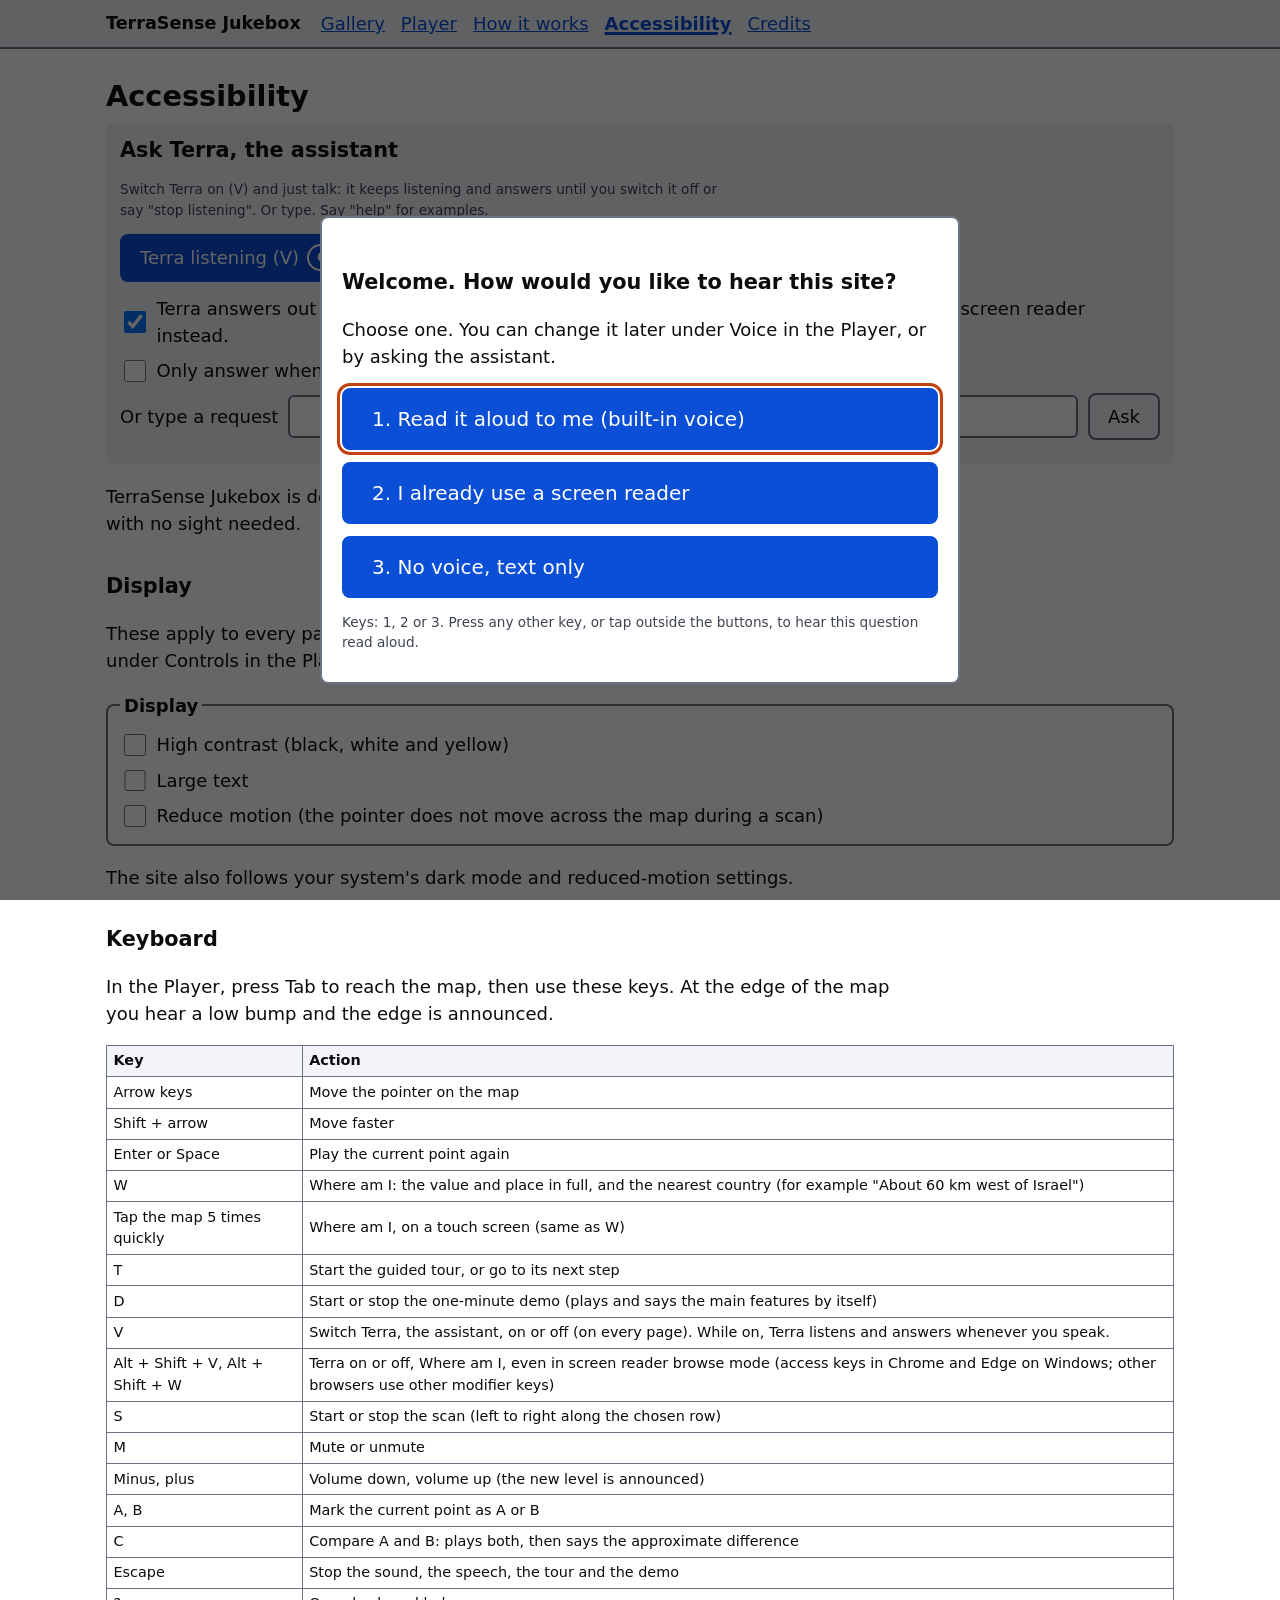
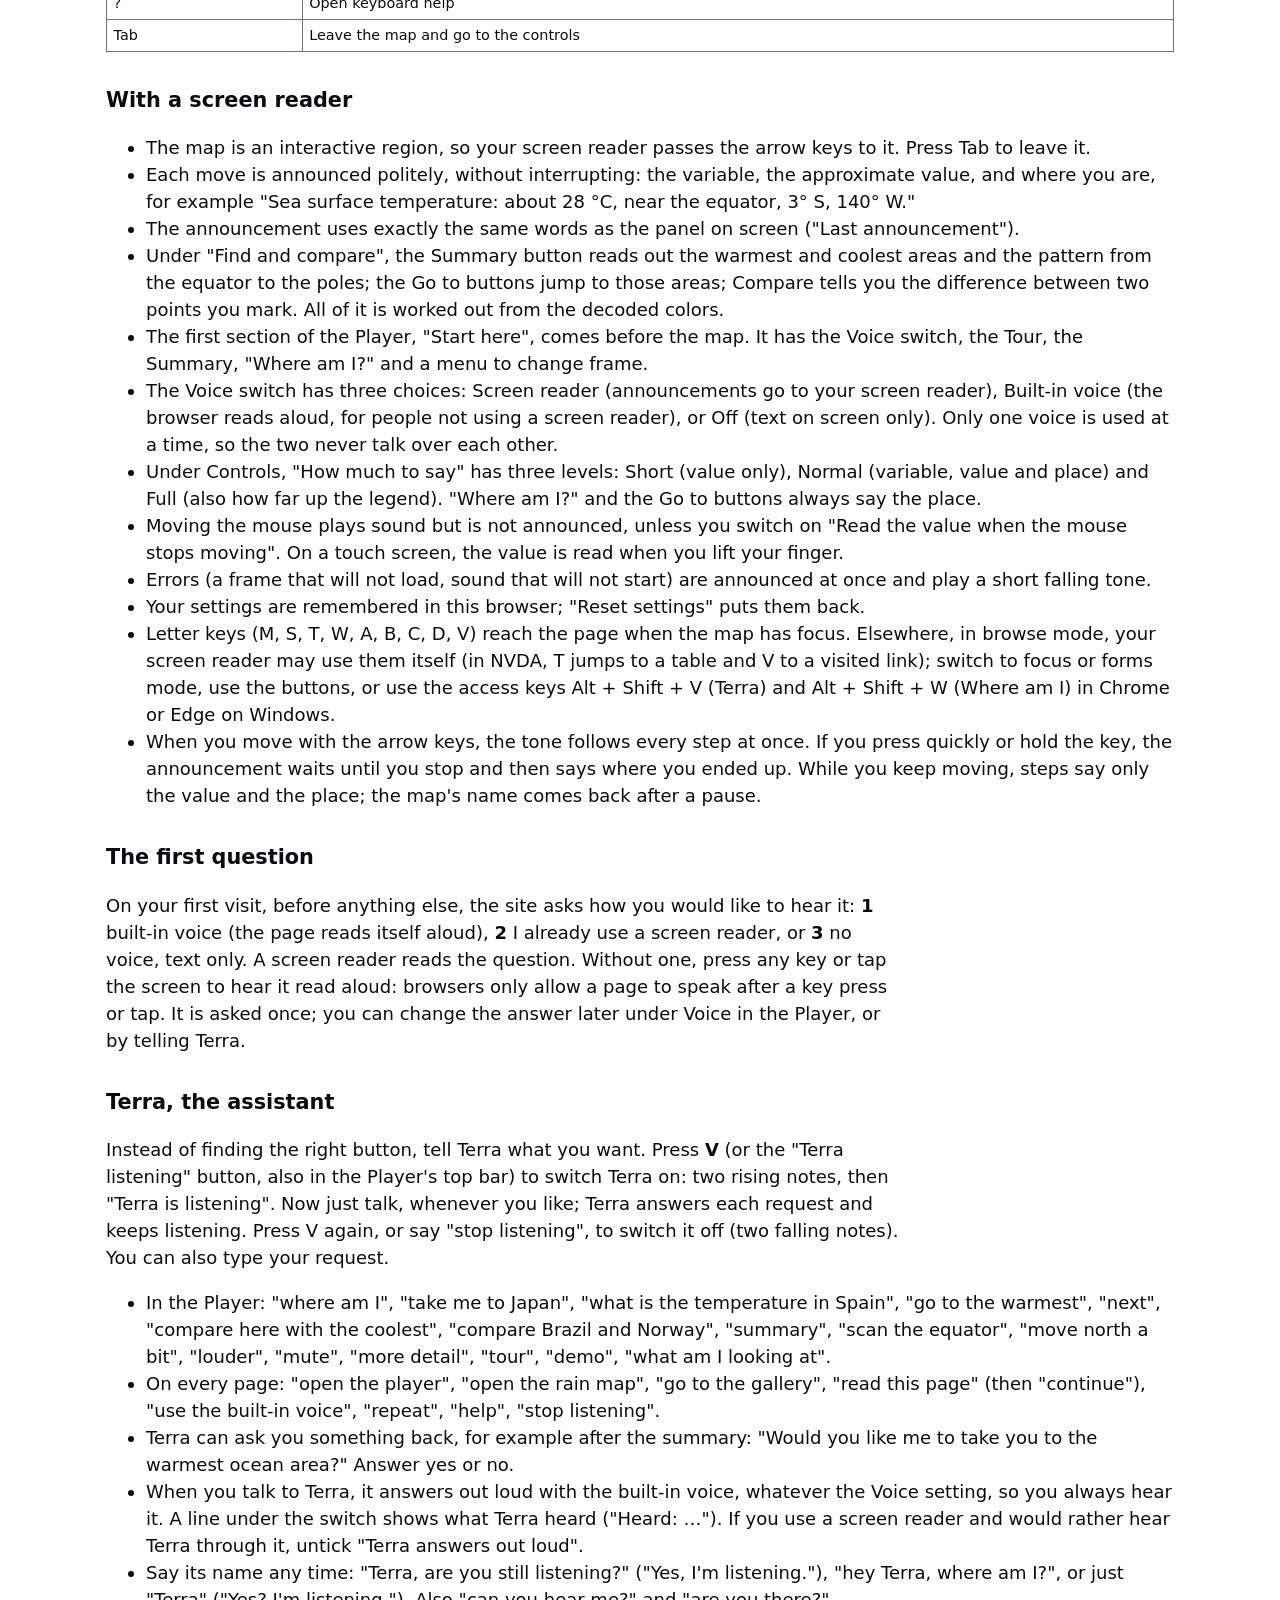
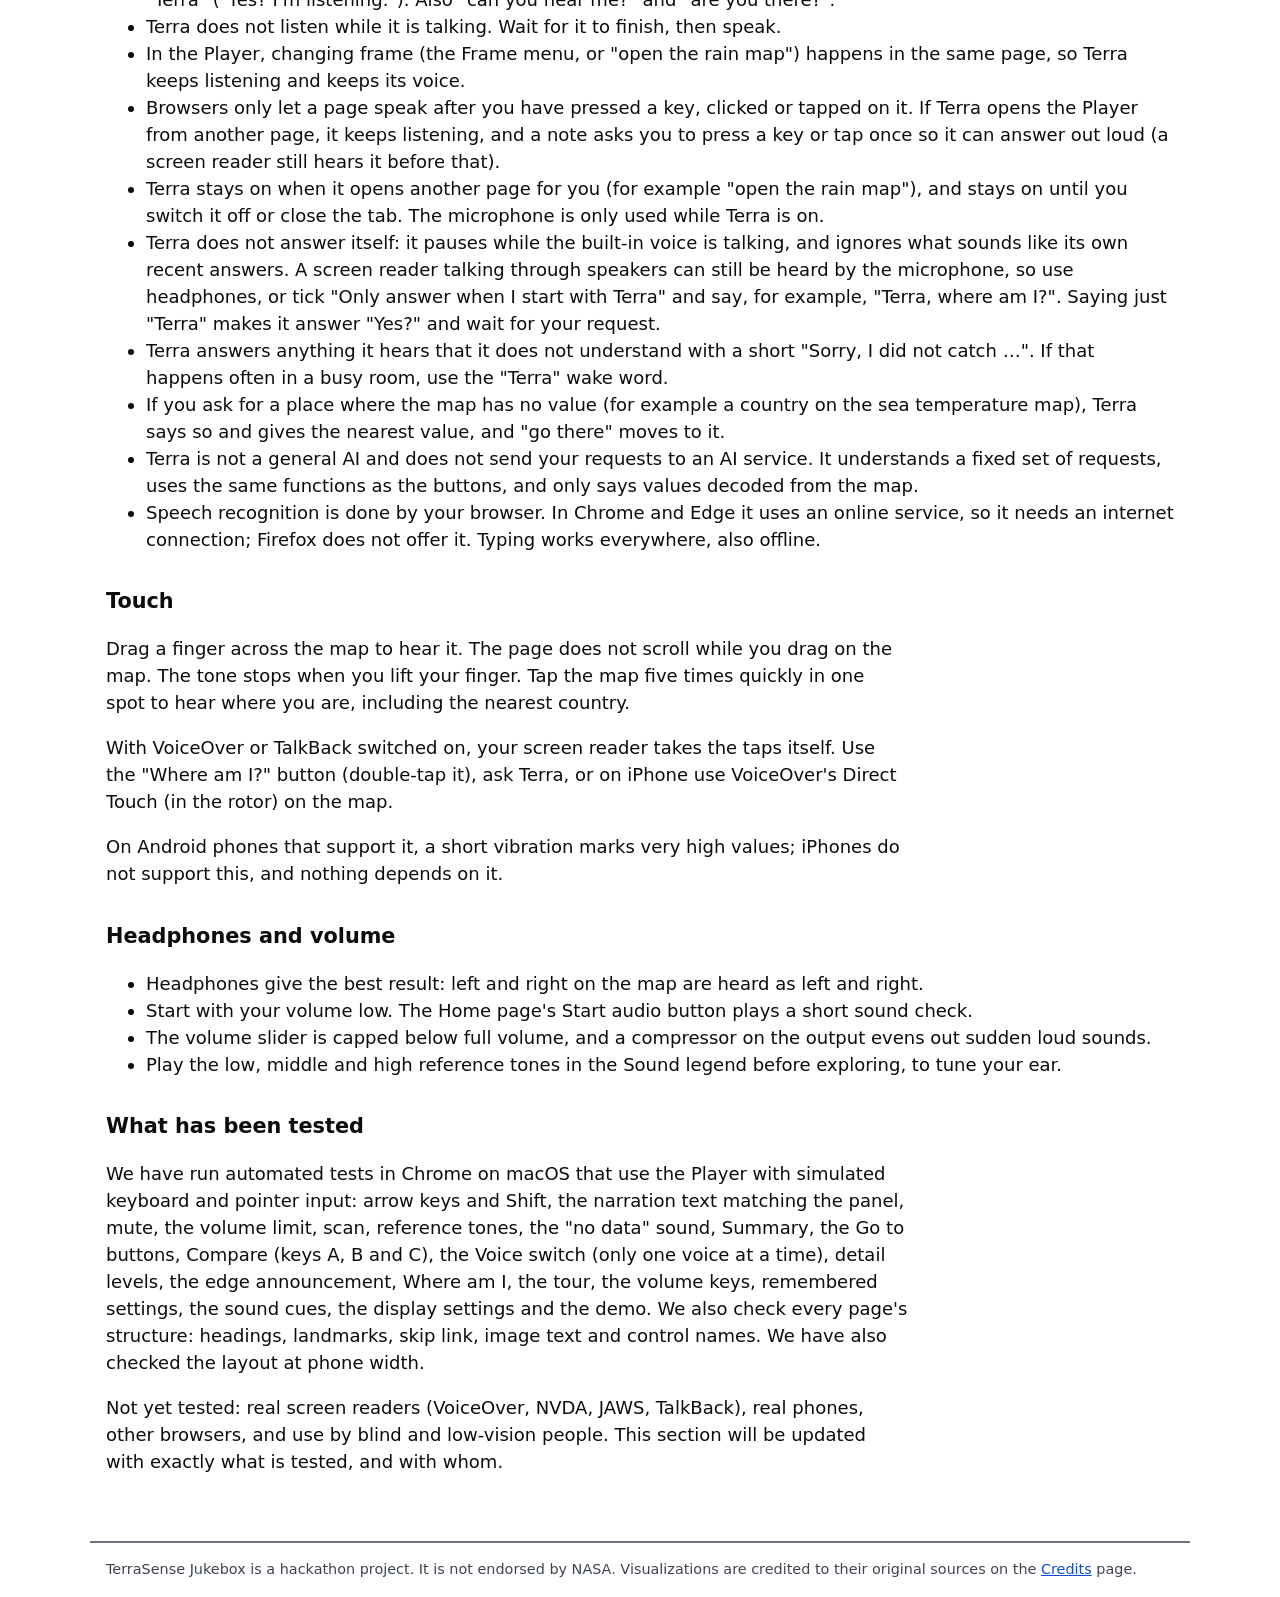
==== accessibility.html @ 713dad53 "Terra: answer out loud, understand its name, never go deaf - Terra answers out loud with the built-i" ====
<!doctype html>
<html lang="en">
<head>
  <meta charset="utf-8">
  <meta name="viewport" content="width=device-width, initial-scale=1">
  <title>Accessibility</title>
  <link rel="stylesheet" href="css/styles.css">
  <script src="js/display.js"></script>
</head>
<body>
  <a class="skip-link" href="#main">Skip to content</a>
  <header class="site-header">
    <nav aria-label="Main">
      <a class="brand" href="index.html">TerraSense Jukebox</a>
      <ul>
        <li><a href="gallery.html">Gallery</a></li>
        <li><a href="player.html">Player</a></li>
        <li><a href="how-it-works.html">How it works</a></li>
        <li><a href="accessibility.html" aria-current="page">Accessibility</a></li>
        <li><a href="credits.html">Credits</a></li>
      </ul>
    </nav>
  </header>

  <main id="main">
    <h1>Accessibility</h1>
    <p>TerraSense Jukebox is designed to be used by sound, touch, keyboard or screen reader, with no sight needed.</p>

    <h2>Display</h2>
    <p>These apply to every page and are remembered in this browser. The same switches are under Controls in the Player.</p>
    <fieldset class="display-settings voice-mode">
      <legend>Display</legend>
      <label class="check"><input type="checkbox" data-display="highContrast" id="hc-page"> High contrast (black, white and yellow)</label>
      <label class="check"><input type="checkbox" data-display="largeText" id="large-page"> Large text</label>
      <label class="check"><input type="checkbox" data-display="reduceMotion" id="motion-page"> Reduce motion (the pointer does not move across the map during a scan)</label>
    </fieldset>
    <p>The site also follows your system's dark mode and reduced-motion settings.</p>

    <h2>Keyboard</h2>
    <p>In the Player, press Tab to reach the map, then use these keys. At the edge of the map you hear a low bump and the edge is announced.</p>
    <div class="table-wrap">
      <table>
        <thead><tr><th scope="col">Key</th><th scope="col">Action</th></tr></thead>
        <tbody>
          <tr><td>Arrow keys</td><td>Move the pointer on the map</td></tr>
          <tr><td>Shift + arrow</td><td>Move faster</td></tr>
          <tr><td>Enter or Space</td><td>Play the current point again</td></tr>
          <tr><td>W</td><td>Where am I: the value and place in full, and the nearest country (for example "About 60 km west of Israel")</td></tr>
          <tr><td>Tap the map 5 times quickly</td><td>Where am I, on a touch screen (same as W)</td></tr>
          <tr><td>T</td><td>Start the guided tour, or go to its next step</td></tr>
          <tr><td>D</td><td>Start or stop the one-minute demo (plays and says the main features by itself)</td></tr>
          <tr><td>V</td><td>Switch Terra, the assistant, on or off (on every page). While on, Terra listens and answers whenever you speak.</td></tr>
          <tr><td>Alt + Shift + V, Alt + Shift + W</td><td>Terra on or off, Where am I, even in screen reader browse mode (access keys in Chrome and Edge on Windows; other browsers use other modifier keys)</td></tr>
          <tr><td>S</td><td>Start or stop the scan (left to right along the chosen row)</td></tr>
          <tr><td>M</td><td>Mute or unmute</td></tr>
          <tr><td>Minus, plus</td><td>Volume down, volume up (the new level is announced)</td></tr>
          <tr><td>A, B</td><td>Mark the current point as A or B</td></tr>
          <tr><td>C</td><td>Compare A and B: plays both, then says the approximate difference</td></tr>
          <tr><td>Escape</td><td>Stop the sound, the speech, the tour and the demo</td></tr>
          <tr><td>?</td><td>Open keyboard help</td></tr>
          <tr><td>Tab</td><td>Leave the map and go to the controls</td></tr>
        </tbody>
      </table>
    </div>

    <h2>With a screen reader</h2>
    <ul>
      <li>The map is an interactive region, so your screen reader passes the arrow keys to it. Press Tab to leave it.</li>
      <li>Each move is announced politely, without interrupting: the variable, the approximate value, and where you are, for example "Sea surface temperature: about 28 °C, near the equator, 3° S, 140° W."</li>
      <li>The announcement uses exactly the same words as the panel on screen ("Last announcement").</li>
      <li>Under "Find and compare", the Summary button reads out the warmest and coolest areas and the pattern from the equator to the poles; the Go to buttons jump to those areas; Compare tells you the difference between two points you mark. All of it is worked out from the decoded colors.</li>
      <li>The first section of the Player, "Start here", comes before the map. It has the Voice switch, the Tour, the Summary, "Where am I?" and a menu to change frame.</li>
      <li>The Voice switch has three choices: Screen reader (announcements go to your screen reader), Built-in voice (the browser reads aloud, for people not using a screen reader), or Off (text on screen only). Only one voice is used at a time, so the two never talk over each other.</li>
      <li>Under Controls, "How much to say" has three levels: Short (value only), Normal (variable, value and place) and Full (also how far up the legend). "Where am I?" and the Go to buttons always say the place.</li>
      <li>Moving the mouse plays sound but is not announced, unless you switch on "Read the value when the mouse stops moving". On a touch screen, the value is read when you lift your finger.</li>
      <li>Errors (a frame that will not load, sound that will not start) are announced at once and play a short falling tone.</li>
      <li>Your settings are remembered in this browser; "Reset settings" puts them back.</li>
      <li>Letter keys (M, S, T, W, A, B, C, D, V) reach the page when the map has focus. Elsewhere, in browse mode, your screen reader may use them itself (in NVDA, T jumps to a table and V to a visited link); switch to focus or forms mode, use the buttons, or use the access keys Alt + Shift + V (Terra) and Alt + Shift + W (Where am I) in Chrome or Edge on Windows.</li>
      <li>When you move with the arrow keys, the tone follows every step at once. If you press quickly or hold the key, the announcement waits until you stop and then says where you ended up. While you keep moving, steps say only the value and the place; the map's name comes back after a pause.</li>
    </ul>

    <h2>The first question</h2>
    <p>On your first visit, before anything else, the site asks how you would like to hear it: <strong>1</strong> built-in voice (the page reads itself aloud), <strong>2</strong> I already use a screen reader, or <strong>3</strong> no voice, text only. A screen reader reads the question. Without one, press any key or tap the screen to hear it read aloud: browsers only allow a page to speak after a key press or tap. It is asked once; you can change the answer later under Voice in the Player, or by telling Terra.</p>

    <h2>Terra, the assistant</h2>
    <p>Instead of finding the right button, tell Terra what you want. Press <strong>V</strong> (or the "Terra listening" button, also in the Player's top bar) to switch Terra on: two rising notes, then "Terra is listening". Now just talk, whenever you like; Terra answers each request and keeps listening. Press V again, or say "stop listening", to switch it off (two falling notes). You can also type your request.</p>
    <ul>
      <li>In the Player: "where am I", "take me to Japan", "what is the temperature in Spain", "go to the warmest", "next", "compare here with the coolest", "compare Brazil and Norway", "summary", "scan the equator", "move north a bit", "louder", "mute", "more detail", "tour", "demo", "what am I looking at".</li>
      <li>On every page: "open the player", "open the rain map", "go to the gallery", "read this page" (then "continue"), "use the built-in voice", "repeat", "help", "stop listening".</li>
      <li>Terra can ask you something back, for example after the summary: "Would you like me to take you to the warmest ocean area?" Answer yes or no.</li>
      <li>When you talk to Terra, it answers out loud with the built-in voice, whatever the Voice setting, so you always hear it. A line under the switch shows what Terra heard ("Heard: …"). If you use a screen reader and would rather hear Terra through it, untick "Terra answers out loud".</li>
      <li>Say its name any time: "Terra, are you still listening?" ("Yes, I'm listening."), "hey Terra, where am I?", or just "Terra" ("Yes? I'm listening."). Also "can you hear me?" and "are you there?".</li>
      <li>Terra does not listen while it is talking. Wait for it to finish, then speak.</li>
      <li>In the Player, changing frame (the Frame menu, or "open the rain map") happens in the same page, so Terra keeps listening and keeps its voice.</li>
      <li>Browsers only let a page speak after you have pressed a key, clicked or tapped on it. If Terra opens the Player from another page, it keeps listening, and a note asks you to press a key or tap once so it can answer out loud (a screen reader still hears it before that).</li>
      <li>Terra stays on when it opens another page for you (for example "open the rain map"), and stays on until you switch it off or close the tab. The microphone is only used while Terra is on.</li>
      <li>Terra does not answer itself: it pauses while the built-in voice is talking, and ignores what sounds like its own recent answers. A screen reader talking through speakers can still be heard by the microphone, so use headphones, or tick "Only answer when I start with Terra" and say, for example, "Terra, where am I?". Saying just "Terra" makes it answer "Yes?" and wait for your request.</li>
      <li>Terra answers anything it hears that it does not understand with a short "Sorry, I did not catch …". If that happens often in a busy room, use the "Terra" wake word.</li>
      <li>If you ask for a place where the map has no value (for example a country on the sea temperature map), Terra says so and gives the nearest value, and "go there" moves to it.</li>
      <li>Terra is not a general AI and does not send your requests to an AI service. It understands a fixed set of requests, uses the same functions as the buttons, and only says values decoded from the map.</li>
      <li>Speech recognition is done by your browser. In Chrome and Edge it uses an online service, so it needs an internet connection; Firefox does not offer it. Typing works everywhere, also offline.</li>
    </ul>

    <h2>Touch</h2>
    <p>Drag a finger across the map to hear it. The page does not scroll while you drag on the map. The tone stops when you lift your finger. Tap the map five times quickly in one spot to hear where you are, including the nearest country.</p>
    <p>With VoiceOver or TalkBack switched on, your screen reader takes the taps itself. Use the "Where am I?" button (double-tap it), ask Terra, or on iPhone use VoiceOver's Direct Touch (in the rotor) on the map.</p>
    <p>On Android phones that support it, a short vibration marks very high values; iPhones do not support this, and nothing depends on it.</p>

    <h2>Headphones and volume</h2>
    <ul>
      <li>Headphones give the best result: left and right on the map are heard as left and right.</li>
      <li>Start with your volume low. The Home page's Start audio button plays a short sound check.</li>
      <li>The volume slider is capped below full volume, and a compressor on the output evens out sudden loud sounds.</li>
      <li>Play the low, middle and high reference tones in the Sound legend before exploring, to tune your ear.</li>
    </ul>

    <h2>What has been tested</h2>
    <p>
      We have run automated tests in Chrome on macOS that use the Player with simulated keyboard and pointer input:
      arrow keys and Shift, the narration text matching the panel, mute, the volume limit, scan, reference tones,
      the "no data" sound, Summary, the Go to buttons, Compare (keys A, B and C), the Voice switch (only one voice at a time),
      detail levels, the edge announcement, Where am I, the tour, the volume keys, remembered settings,
      the sound cues, the display settings and the demo.
      We also check every page's structure: headings, landmarks, skip link, image text and control names.
      We have also checked the layout at phone width.
    </p>
    <p>
      Not yet tested: real screen readers (VoiceOver, NVDA, JAWS, TalkBack), real phones, other browsers,
      and use by blind and low-vision people. This section will be updated with exactly what is tested, and with whom.
    </p>
  </main>

  <footer class="site-footer">
    TerraSense Jukebox is a hackathon project. It is not endorsed by NASA. Visualizations are credited to their original sources on the <a href="credits.html">Credits</a> page.
  </footer>
  <script type="module" src="js/site.js"></script>
</body>
</html>
---- css/styles.css ----
/* base.css: shared styles. High contrast by default, light and dark themes. */

:root {
  --bg: #ffffff;
  --surface: #f2f4f7;
  --text: #0b0c0e;
  --muted: #3d4450;
  --border: #6b7280;
  --accent: #0b4fd6;
  --accent-text: #ffffff;
  --focus: #c2410c;
  --warn-bg: #fff4d6;
  --warn-text: #5a3b00;
  --bad: #b3261e;
  --good: #0f6b2f;
  --radius: 8px;
  color-scheme: light;
}

@media (prefers-color-scheme: dark) {
  :root:not([data-theme="light"]) {
    --bg: #0b0c0e;
    --surface: #1a1d23;
    --text: #f5f6f8;
    --muted: #c3c8d1;
    --border: #8b93a1;
    --accent: #7aa7ff;
    --accent-text: #0b0c0e;
    --focus: #ffb347;
    --warn-bg: #3a2c05;
    --warn-text: #ffe39a;
    --bad: #ff8a80;
    --good: #7ee2a0;
    color-scheme: dark;
  }
}

:root[data-theme="dark"] {
  --bg: #0b0c0e;
  --surface: #1a1d23;
  --text: #f5f6f8;
  --muted: #c3c8d1;
  --border: #8b93a1;
  --accent: #7aa7ff;
  --accent-text: #0b0c0e;
  --focus: #ffb347;
  --warn-bg: #3a2c05;
  --warn-text: #ffe39a;
  --bad: #ff8a80;
  --good: #7ee2a0;
  color-scheme: dark;
}

* { box-sizing: border-box; }

body {
  margin: 0;
  background: var(--bg);
  color: var(--text);
  font: 18px/1.5 system-ui, -apple-system, "Segoe UI", Roboto, sans-serif;
}

main { max-width: 1100px; margin: 0 auto; padding: 16px; }

h1 { font-size: 1.8rem; line-height: 1.2; margin: 0.5em 0 0.3em; }
h2 { font-size: 1.3rem; margin: 1.6em 0 0.4em; }
p { max-width: 70ch; }
a { color: var(--accent); }

:focus-visible { outline: 3px solid var(--focus); outline-offset: 2px; }

.skip-link { position: absolute; left: -9999px; }
.skip-link:focus { left: 16px; top: 16px; background: var(--bg); padding: 8px; z-index: 10; }

button, select, input {
  font: inherit;
  color: inherit;
}

button {
  background: var(--accent);
  color: var(--accent-text);
  border: 2px solid var(--accent);
  border-radius: var(--radius);
  padding: 0.45em 1em;
  cursor: pointer;
}
button.secondary { background: transparent; color: var(--text); border-color: var(--border); }

select, input {
  background: var(--bg);
  border: 2px solid var(--border);
  border-radius: var(--radius);
  padding: 0.3em 0.5em;
}

.note {
  background: var(--warn-bg);
  color: var(--warn-text);
  border-radius: var(--radius);
  padding: 0.6em 0.9em;
  max-width: 70ch;
}

.muted { color: var(--muted); }

.swatch {
  display: inline-block;
  width: 1.4em;
  height: 1.4em;
  border: 1px solid var(--border);
  border-radius: 4px;
  vertical-align: middle;
}

table { border-collapse: collapse; width: 100%; font-size: 0.9rem; }
th, td { border: 1px solid var(--border); padding: 0.3em 0.45em; text-align: left; vertical-align: middle; }
th { background: var(--surface); }
.table-wrap { overflow-x: auto; }

.flag-bad { color: var(--bad); font-weight: 600; }
.flag-good { color: var(--good); font-weight: 600; }
/* check.css: decoder check page */

.explore { display: grid; grid-template-columns: minmax(0, 3fr) minmax(220px, 1fr); gap: 16px; align-items: start; }
@media (max-width: 760px) { .explore { grid-template-columns: 1fr; } }

.frame-wrap {
  position: relative;
  border: 2px solid var(--border);
  border-radius: var(--radius);
  overflow: hidden;
  touch-action: none;   /* no page scrolling while dragging on the frame */
  cursor: crosshair;
  background: #000;
}
.frame-wrap img { display: block; width: 100%; height: auto; user-select: none; -webkit-user-drag: none; }

.cursor {
  position: absolute;
  width: 18px; height: 18px;
  margin: -9px 0 0 -9px;
  border: 2px solid #fff;
  border-radius: 50%;
  box-shadow: 0 0 0 2px #000;
  pointer-events: none;
}

.readout-panel { background: var(--surface); border-radius: var(--radius); padding: 12px; }
#readout { font-size: 1.15rem; font-weight: 600; min-height: 3em; }
.readout-detail { display: grid; grid-template-columns: auto 1fr; gap: 2px 10px; font-size: 0.9rem; margin: 8px 0; }
.readout-detail dt { color: var(--muted); }
.readout-detail dd { margin: 0; }
#zoom { width: 168px; height: 168px; image-rendering: pixelated; border: 1px solid var(--border); }

.legend-strip { width: 100%; height: 44px; display: block; border-radius: 4px; }
.colorbars { display: flex; flex-wrap: wrap; gap: 8px; margin-top: 8px; }
.colorbars img { max-width: 100%; height: auto; background: #444; border-radius: 4px; }

.zoom-cell { width: 63px; height: 63px; image-rendering: pixelated; display: block; }
.check-eye { width: 7em; }
.export { width: 100%; font: 0.85rem/1.4 ui-monospace, Menlo, monospace; }

/* ------------------------------------------------------------------ */
/* Site header, navigation, footer                                     */
/* ------------------------------------------------------------------ */

.sr-only {
  position: absolute; width: 1px; height: 1px; padding: 0; margin: -1px;
  overflow: hidden; clip: rect(0 0 0 0); white-space: nowrap; border: 0;
}

.site-header { border-bottom: 2px solid var(--border); background: var(--surface); }
.site-header nav {
  max-width: 1100px; margin: 0 auto; padding: 10px 16px;
  display: flex; flex-wrap: wrap; align-items: center; gap: 8px 20px;
}
.site-header .brand { font-weight: 700; color: var(--text); text-decoration: none; font-size: 1.1rem; }
.site-header ul { list-style: none; margin: 0; padding: 0; display: flex; flex-wrap: wrap; gap: 4px 16px; }
.site-header a[aria-current="page"] { font-weight: 700; text-decoration-thickness: 3px; }

.site-footer {
  max-width: 1100px; margin: 32px auto 0; padding: 16px;
  border-top: 2px solid var(--border); font-size: 0.9rem; color: var(--muted);
}

.error {
  border: 2px solid var(--bad); color: var(--bad); border-radius: var(--radius);
  padding: 0.6em 0.9em; max-width: 70ch;
}

/* Home */
.hero { padding: 24px 0 8px; }
.hero h1 { font-size: 2.6rem; }
.hero .sub { font-size: 1.25rem; }
.big-button { font-size: 1.25rem; padding: 0.7em 1.4em; display: inline-block; text-decoration: none; }
a.big-button { background: var(--accent); color: var(--accent-text); border-radius: var(--radius); }
.points { padding-left: 1.2em; }
.points li { margin: 0.3em 0; }

/* Gallery cards */
.cards { list-style: none; padding: 0; margin: 0; display: grid; gap: 16px; grid-template-columns: repeat(auto-fill, minmax(260px, 1fr)); }
.card { border: 2px solid var(--border); border-radius: var(--radius); overflow: hidden; background: var(--surface); display: flex; flex-direction: column; }
.card img { width: 100%; height: auto; aspect-ratio: 2 / 1; object-fit: cover; display: block; background: #000; }
.card .card-body { padding: 12px; display: flex; flex-direction: column; gap: 4px; flex: 1; }
.card h2 { margin: 0; font-size: 1.15rem; }
.card h2 a { color: var(--text); }
.card h2 a::after { content: ""; position: absolute; inset: 0; } /* whole card clickable */
.card { position: relative; }
.card:focus-within { outline: 3px solid var(--focus); outline-offset: 2px; }
.card dl { display: grid; grid-template-columns: auto 1fr; gap: 0 8px; margin: 4px 0; font-size: 0.9rem; }
.card dt { color: var(--muted); }
.card dd { margin: 0; }
.card .listen { font-style: italic; margin: 4px 0 0; }

/* Credits */
.credit-list { list-style: none; padding: 0; }
.credit-list li { border-left: 4px solid var(--border); padding: 4px 12px; margin: 12px 0; }

/* ------------------------------------------------------------------ */
/* Player                                                              */
/* ------------------------------------------------------------------ */

.small { font-size: 0.85rem; }

.player-bar {
  position: sticky; top: 0; z-index: 5;
  display: flex; flex-wrap: wrap; align-items: center; justify-content: space-between; gap: 8px 16px;
  background: var(--bg); border-bottom: 2px solid var(--border);
  padding: 8px 0; margin-bottom: 12px;
}
.player-title h1 { margin: 0; font-size: 1.5rem; }
.player-title p { margin: 0; }
.player-bar-actions { display: flex; flex-wrap: wrap; align-items: center; gap: 8px 14px; }
#mute-btn[aria-pressed="true"] { background: var(--bad); border-color: var(--bad); color: var(--bg); }

.player-grid {
  display: grid; gap: 16px 24px;
  grid-template-columns: minmax(0, 3fr) minmax(280px, 2fr);
  grid-template-areas:
    "frame info"
    "legend controls"
    "sound controls";
  align-items: start;
}
.area-frame { grid-area: frame; }
.area-info { grid-area: info; }
.area-controls { grid-area: controls; }
.area-legend { grid-area: legend; }
.area-sound { grid-area: sound; }
@media (max-width: 800px) {
  /* Phone: one column, frame first so the thumb can drag on it */
  .player-grid { grid-template-columns: 1fr; grid-template-areas: "frame" "info" "controls" "legend" "sound"; }
}
.player-grid h2 { margin-top: 0; }

.frame-wrap canvas { display: block; width: 100%; height: auto; user-select: none; -webkit-user-select: none; }
.frame-wrap:focus-visible { outline: 4px solid var(--focus); outline-offset: 3px; }

.info-panel, .controls { background: var(--surface); border-radius: var(--radius); padding: 12px 14px; }
.narration { font-size: 1.15rem; font-weight: 600; min-height: 3.2em; margin: 0 0 8px; }
.info-list { display: grid; grid-template-columns: auto 1fr; gap: 2px 12px; margin: 0 0 8px; }
.info-list dt { color: var(--muted); }
.info-list dd { margin: 0; }
.explain { margin-top: 10px; border-left: 4px solid var(--accent); padding: 4px 0 4px 10px; }
.explain ol { margin: 0; padding-left: 1.3em; }
.explain li { margin: 0.35em 0; }

.controls label.check { display: flex; gap: 8px; align-items: center; margin: 8px 0; }
.controls input[type="checkbox"] { width: 1.2em; height: 1.2em; }
.control-row { display: flex; flex-wrap: wrap; align-items: center; gap: 8px 10px; margin: 8px 0; }
.control-row input[type="range"] { flex: 1; min-width: 120px; accent-color: var(--accent); }
#scan-btn[aria-pressed="true"] { background: var(--focus); border-color: var(--focus); color: var(--bg); }

.legend-ends { font-size: 0.9rem; color: var(--muted); margin: 4px 0 8px; }
.ref-buttons { display: flex; flex-wrap: wrap; gap: 8px; }

dialog {
  background: var(--bg); color: var(--text);
  border: 2px solid var(--border); border-radius: var(--radius);
  max-width: min(560px, calc(100vw - 32px)); padding: 16px 20px;
}
dialog::backdrop { background: rgb(0 0 0 / 0.6); }
dialog form { margin-top: 12px; }

.hero-actions { display: flex; flex-wrap: wrap; gap: 12px; margin: 16px 0 8px; }
a.big-button.secondary-link { background: transparent; color: var(--text); border: 2px solid var(--border); }
button.big-button { border-radius: var(--radius); }

/* Find and compare: right column holds info, find, controls; the legends
   block spans the left column below the map. DOM order (and so Tab order)
   stays frame, info, find, controls, legends. */
.player-grid {
  grid-template-areas:
    "frame info"
    "lower find"
    "lower controls";
}
.area-lower { grid-area: lower; align-self: start; }
.area-lower section + section { margin-top: 24px; }
@media (max-width: 800px) {
  .player-grid { grid-template-areas: "frame" "info" "find" "controls" "lower"; }
}
.area-find { grid-area: find; }
.area-find h3 { font-size: 1.05rem; margin: 14px 0 4px; }
.button-row { display: flex; flex-wrap: wrap; gap: 8px; margin: 8px 0; }
.summary-box { border-left: 4px solid var(--accent); padding: 2px 0 2px 10px; margin: 8px 0; }
.summary-box h3 { margin-top: 4px; }
.compare-result { font-weight: 600; min-height: 1.5em; }
.info-panel .label { margin: 0; font-weight: 600; } /* no text-transform: some screen readers spell out capitals */
.mark-pin {
  position: absolute; width: 22px; height: 22px; margin: -11px 0 0 -11px;
  border-radius: 50%; background: #fff; color: #000; border: 2px solid #000;
  font: 700 13px/18px system-ui, sans-serif; text-align: center; pointer-events: none;
}

/* Start here: first section after the title (voice, tour, summary, frame).
   Full width on a laptop, first on a phone, so DOM order = reading order. */
.player-grid {
  grid-template-areas:
    "start start"
    "frame info"
    "lower find"
    "lower controls";
}
@media (max-width: 800px) {
  .player-grid { grid-template-areas: "start" "frame" "info" "find" "controls" "lower"; }
}
.area-start { grid-area: start; }
.area-start #intro { max-width: 75ch; }
.voice-mode { border: 2px solid var(--border); border-radius: var(--radius); padding: 4px 12px 6px; margin: 8px 0; }
.voice-mode legend { font-weight: 700; padding: 0 4px; }
.voice-mode label.check { margin: 6px 0; }
.voice-mode input[type="radio"] { width: 1.2em; height: 1.2em; }
#alert:empty { display: none; }

/* ------------------------------------------------------------------ */
/* Display settings (js/display.js puts these classes on <html>)       */
/* ------------------------------------------------------------------ */

/* High contrast: pure black and white, yellow links and buttons, cyan focus. */
:root.hc {
  --bg: #000000;
  --surface: #000000;
  --text: #ffffff;
  --muted: #ffffff;
  --border: #ffffff;
  --accent: #ffff00;
  --accent-text: #000000;
  --focus: #00ffff;
  --warn-bg: #000000;
  --warn-text: #ffff00;
  --bad: #ff8080;
  --good: #80ff80;
  color-scheme: dark;
}
:root.hc .controls, :root.hc .info-panel, :root.hc .note, :root.hc .card { border: 2px solid var(--border); }
:root.hc a { text-decoration-thickness: 2px; }
:root.hc :focus-visible { outline-width: 4px; }

/* Large text: everything about a quarter bigger (rem sizes follow the root). */
:root.large-text { font-size: 125%; }
:root.large-text body { font-size: 22.5px; }

/* Reduced motion: no transitions or animations (the system setting counts too). */
:root.reduce-motion *, :root.reduce-motion *::before, :root.reduce-motion *::after {
  transition: none !important; animation: none !important; scroll-behavior: auto !important;
}
@media (prefers-reduced-motion: reduce) {
  *, *::before, *::after { transition: none !important; animation: none !important; scroll-behavior: auto !important; }
}
.display-settings label.check { display: flex; gap: 8px; align-items: center; margin: 8px 0; }
.display-settings input[type="checkbox"] { width: 1.2em; height: 1.2em; }

/* Terra, the assistant */
.assistant { margin: 8px 0 12px; }
.assistant h2, .assistant h3 { margin: 0 0 4px; }
.assistant form input[type="text"] { flex: 1; min-width: 12em; font: inherit; padding: 6px 8px; border: 2px solid var(--border); border-radius: 6px; background: var(--bg); color: var(--text); }
.assistant-log { list-style: none; padding: 0; margin: 6px 0 0; max-height: 16em; overflow-y: auto; }
.assistant-log:empty { display: none; }
.assistant-log li { padding: 4px 8px; margin: 3px 0; border-radius: 6px; background: var(--bg); }
.assistant-log li.you { border-left: 4px solid var(--border); }
.assistant-log li.terra { border-left: 4px solid var(--accent); }

/* First-visit question: three big stacked buttons, easy to find by touch */
.welcome-dialog { max-width: min(640px, calc(100vw - 32px)); }
.welcome-choices { display: flex; flex-direction: column; gap: 12px; margin: 12px 0; }
.welcome-choices .big-button { width: 100%; text-align: left; }

/* Terra on / off switch: the pill shows the state; aria-pressed tells screen readers */
.terra-toggle { display: inline-flex; align-items: center; gap: 8px; }
.terra-state { font-size: 0.8em; font-weight: 700; padding: 1px 8px; border-radius: 999px; border: 2px solid currentColor; }
.terra-toggle.on { background: var(--good); border-color: var(--good); color: var(--bg); }
.terra-toggle.on .terra-state::before { content: "● "; }
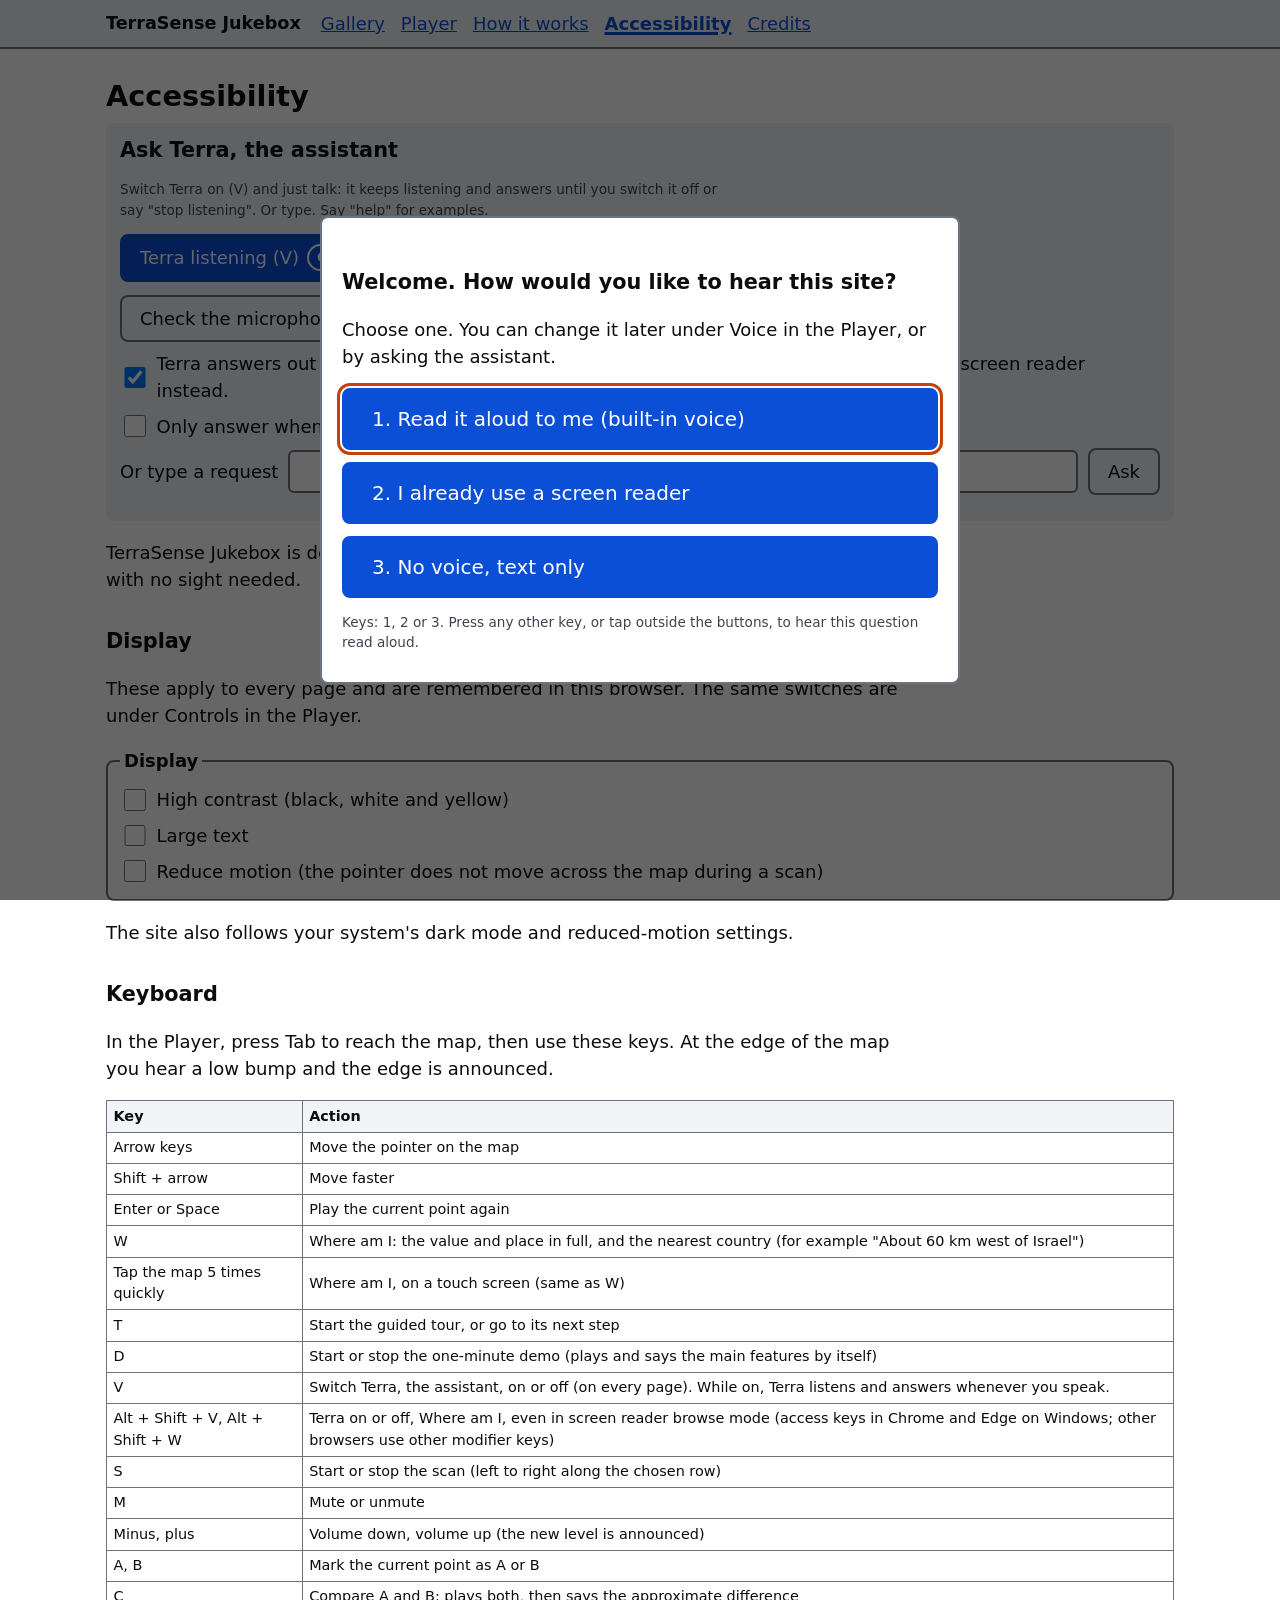
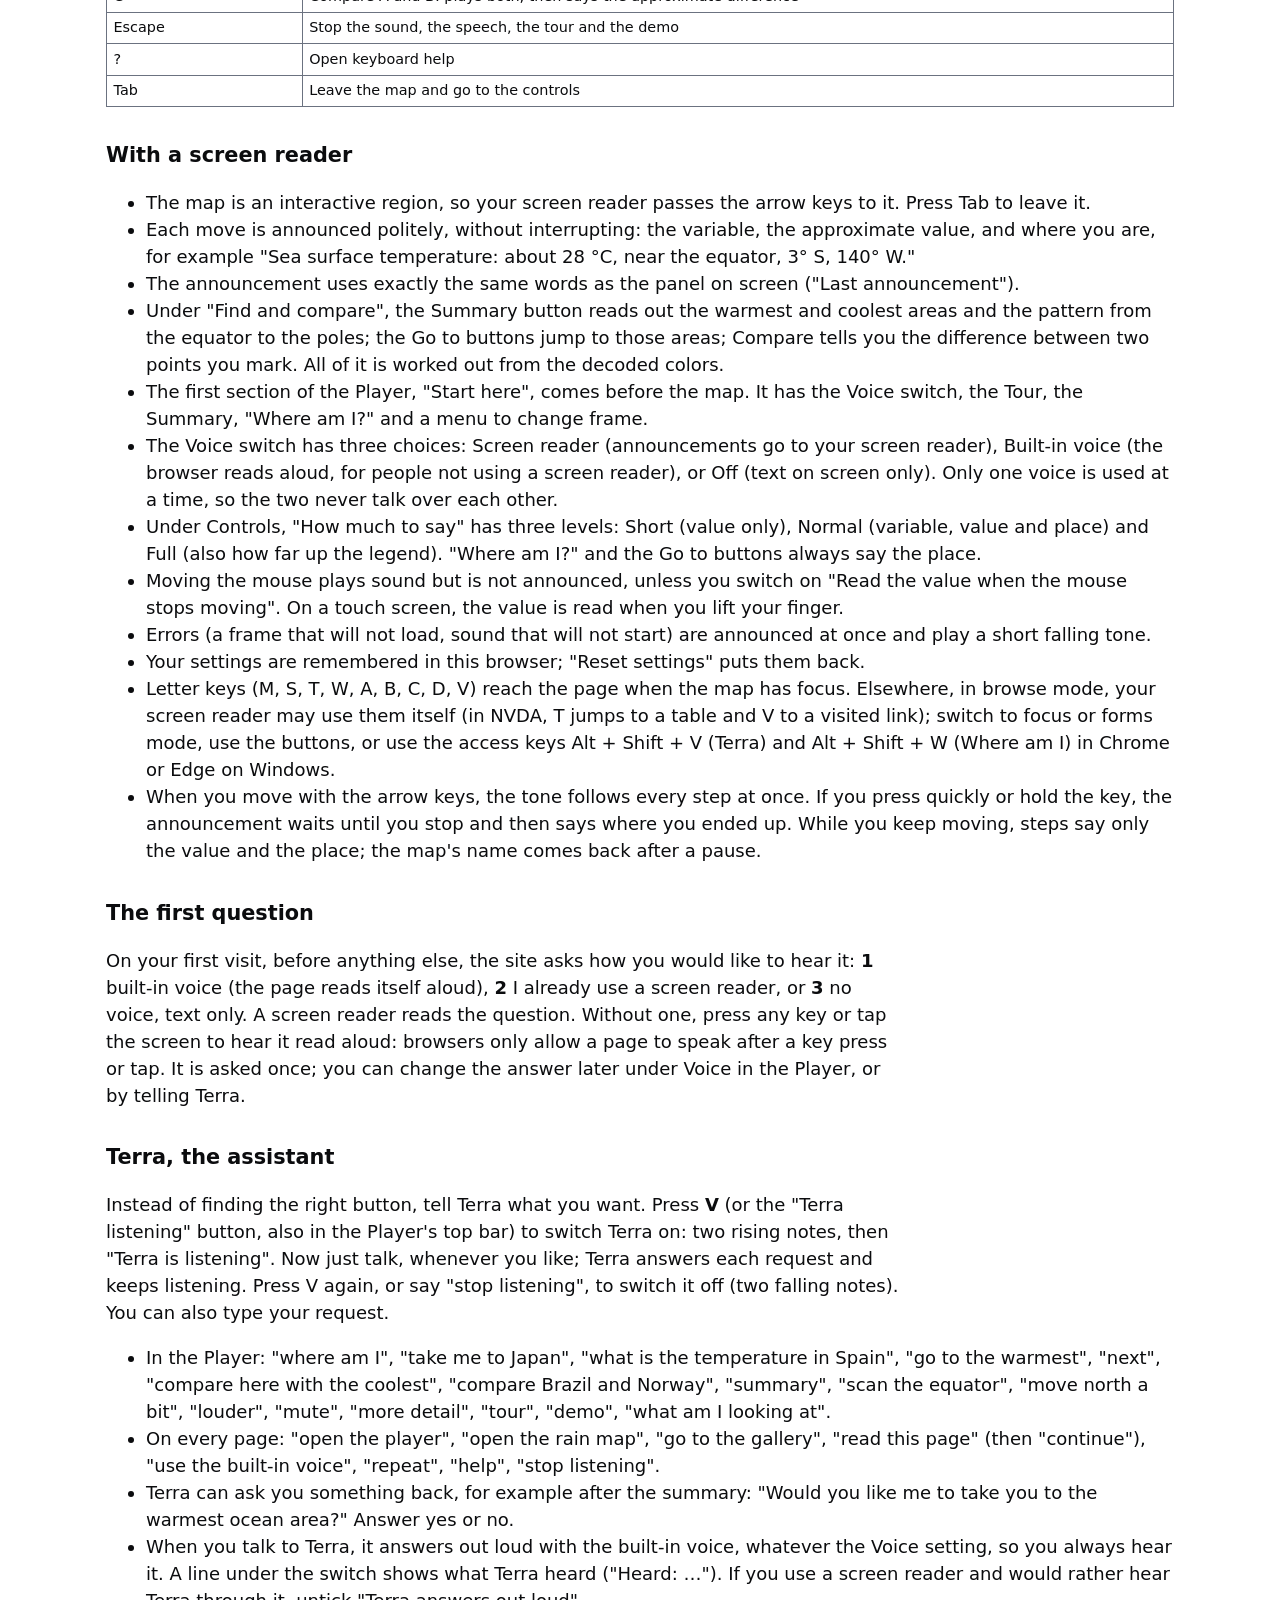
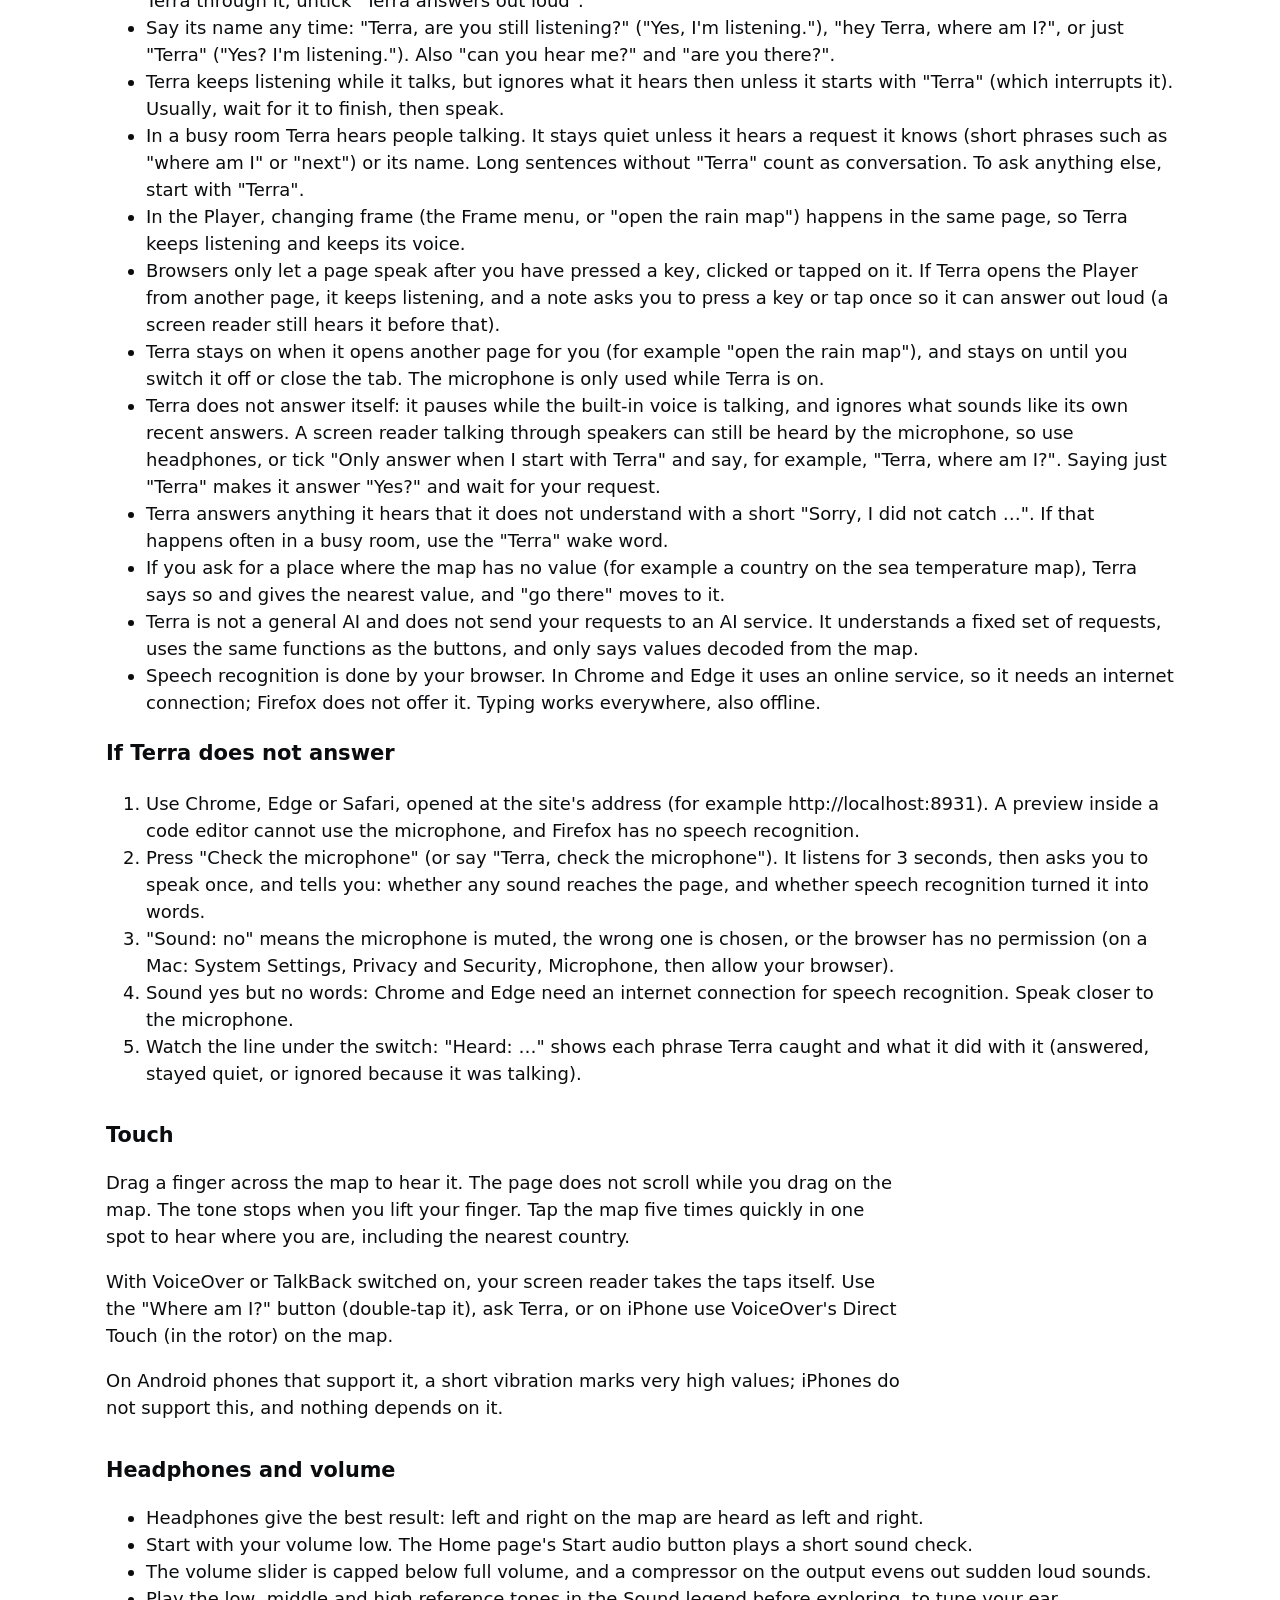
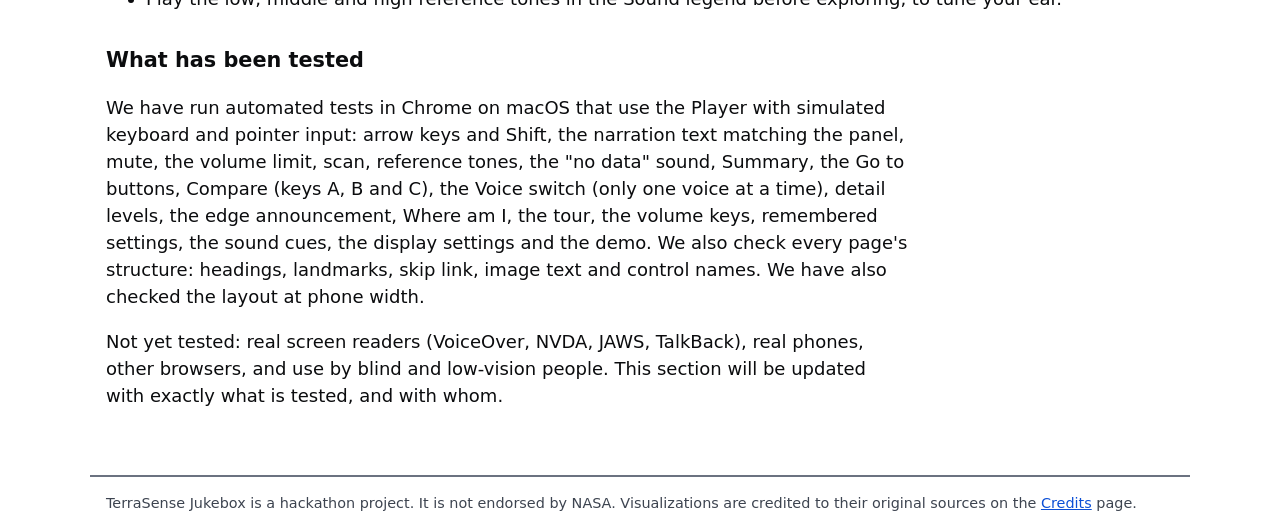
==== commit d76e9388: "Terra with a real microphone; newest NASA frames Real-microphone testing (Chrome's real recognizer) " ====
--- a/accessibility.html
+++ b/accessibility.html
@@ -90,7 +90,8 @@
       <li>Terra can ask you something back, for example after the summary: "Would you like me to take you to the warmest ocean area?" Answer yes or no.</li>
       <li>When you talk to Terra, it answers out loud with the built-in voice, whatever the Voice setting, so you always hear it. A line under the switch shows what Terra heard ("Heard: …"). If you use a screen reader and would rather hear Terra through it, untick "Terra answers out loud".</li>
       <li>Say its name any time: "Terra, are you still listening?" ("Yes, I'm listening."), "hey Terra, where am I?", or just "Terra" ("Yes? I'm listening."). Also "can you hear me?" and "are you there?".</li>
-      <li>Terra does not listen while it is talking. Wait for it to finish, then speak.</li>
+      <li>Terra keeps listening while it talks, but ignores what it hears then unless it starts with "Terra" (which interrupts it). Usually, wait for it to finish, then speak.</li>
+      <li>In a busy room Terra hears people talking. It stays quiet unless it hears a request it knows (short phrases such as "where am I" or "next") or its name. Long sentences without "Terra" count as conversation. To ask anything else, start with "Terra".</li>
       <li>In the Player, changing frame (the Frame menu, or "open the rain map") happens in the same page, so Terra keeps listening and keeps its voice.</li>
       <li>Browsers only let a page speak after you have pressed a key, clicked or tapped on it. If Terra opens the Player from another page, it keeps listening, and a note asks you to press a key or tap once so it can answer out loud (a screen reader still hears it before that).</li>
       <li>Terra stays on when it opens another page for you (for example "open the rain map"), and stays on until you switch it off or close the tab. The microphone is only used while Terra is on.</li>
@@ -100,6 +101,15 @@
       <li>Terra is not a general AI and does not send your requests to an AI service. It understands a fixed set of requests, uses the same functions as the buttons, and only says values decoded from the map.</li>
       <li>Speech recognition is done by your browser. In Chrome and Edge it uses an online service, so it needs an internet connection; Firefox does not offer it. Typing works everywhere, also offline.</li>
     </ul>
+
+    <h3>If Terra does not answer</h3>
+    <ol>
+      <li>Use Chrome, Edge or Safari, opened at the site's address (for example http://localhost:8931). A preview inside a code editor cannot use the microphone, and Firefox has no speech recognition.</li>
+      <li>Press "Check the microphone" (or say "Terra, check the microphone"). It listens for 3 seconds, then asks you to speak once, and tells you: whether any sound reaches the page, and whether speech recognition turned it into words.</li>
+      <li>"Sound: no" means the microphone is muted, the wrong one is chosen, or the browser has no permission (on a Mac: System Settings, Privacy and Security, Microphone, then allow your browser).</li>
+      <li>Sound yes but no words: Chrome and Edge need an internet connection for speech recognition. Speak closer to the microphone.</li>
+      <li>Watch the line under the switch: "Heard: …" shows each phrase Terra caught and what it did with it (answered, stayed quiet, or ignored because it was talking).</li>
+    </ol>
 
     <h2>Touch</h2>
     <p>Drag a finger across the map to hear it. The page does not scroll while you drag on the map. The tone stops when you lift your finger. Tap the map five times quickly in one spot to hear where you are, including the nearest country.</p>
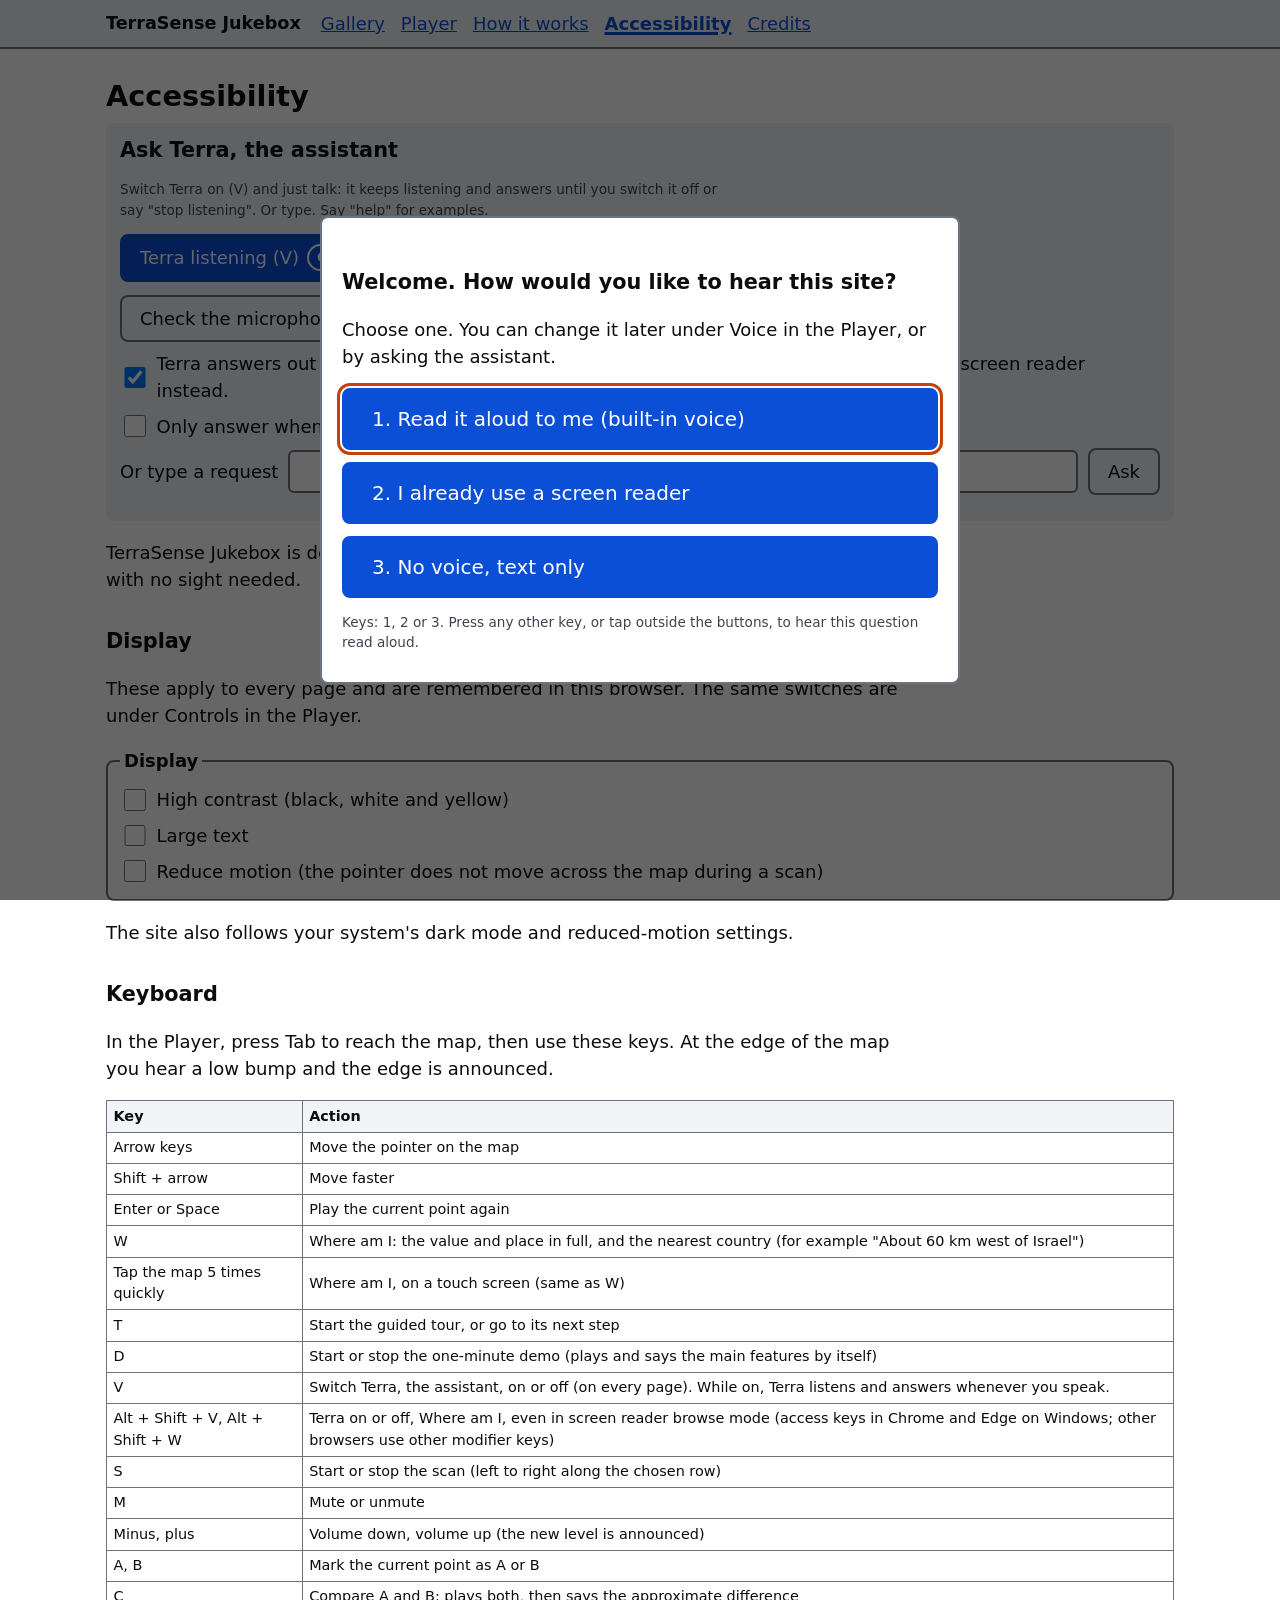
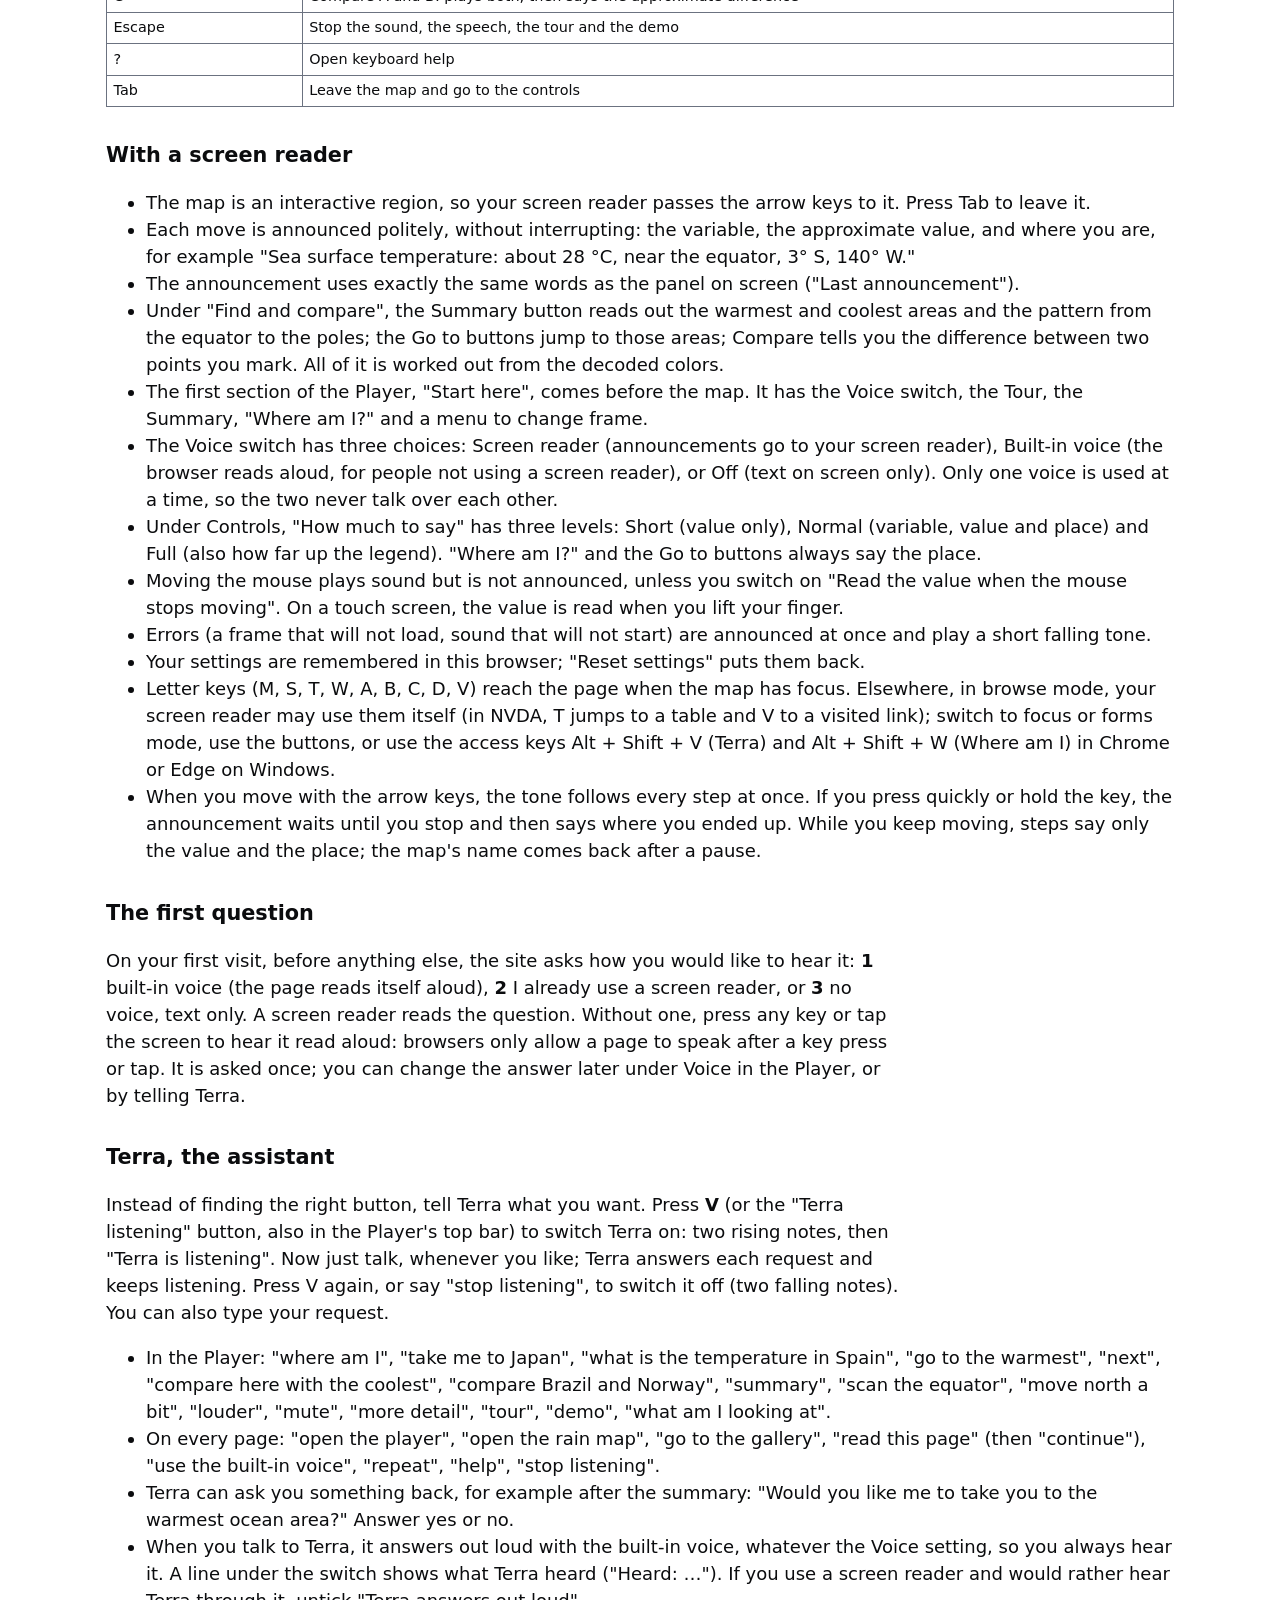
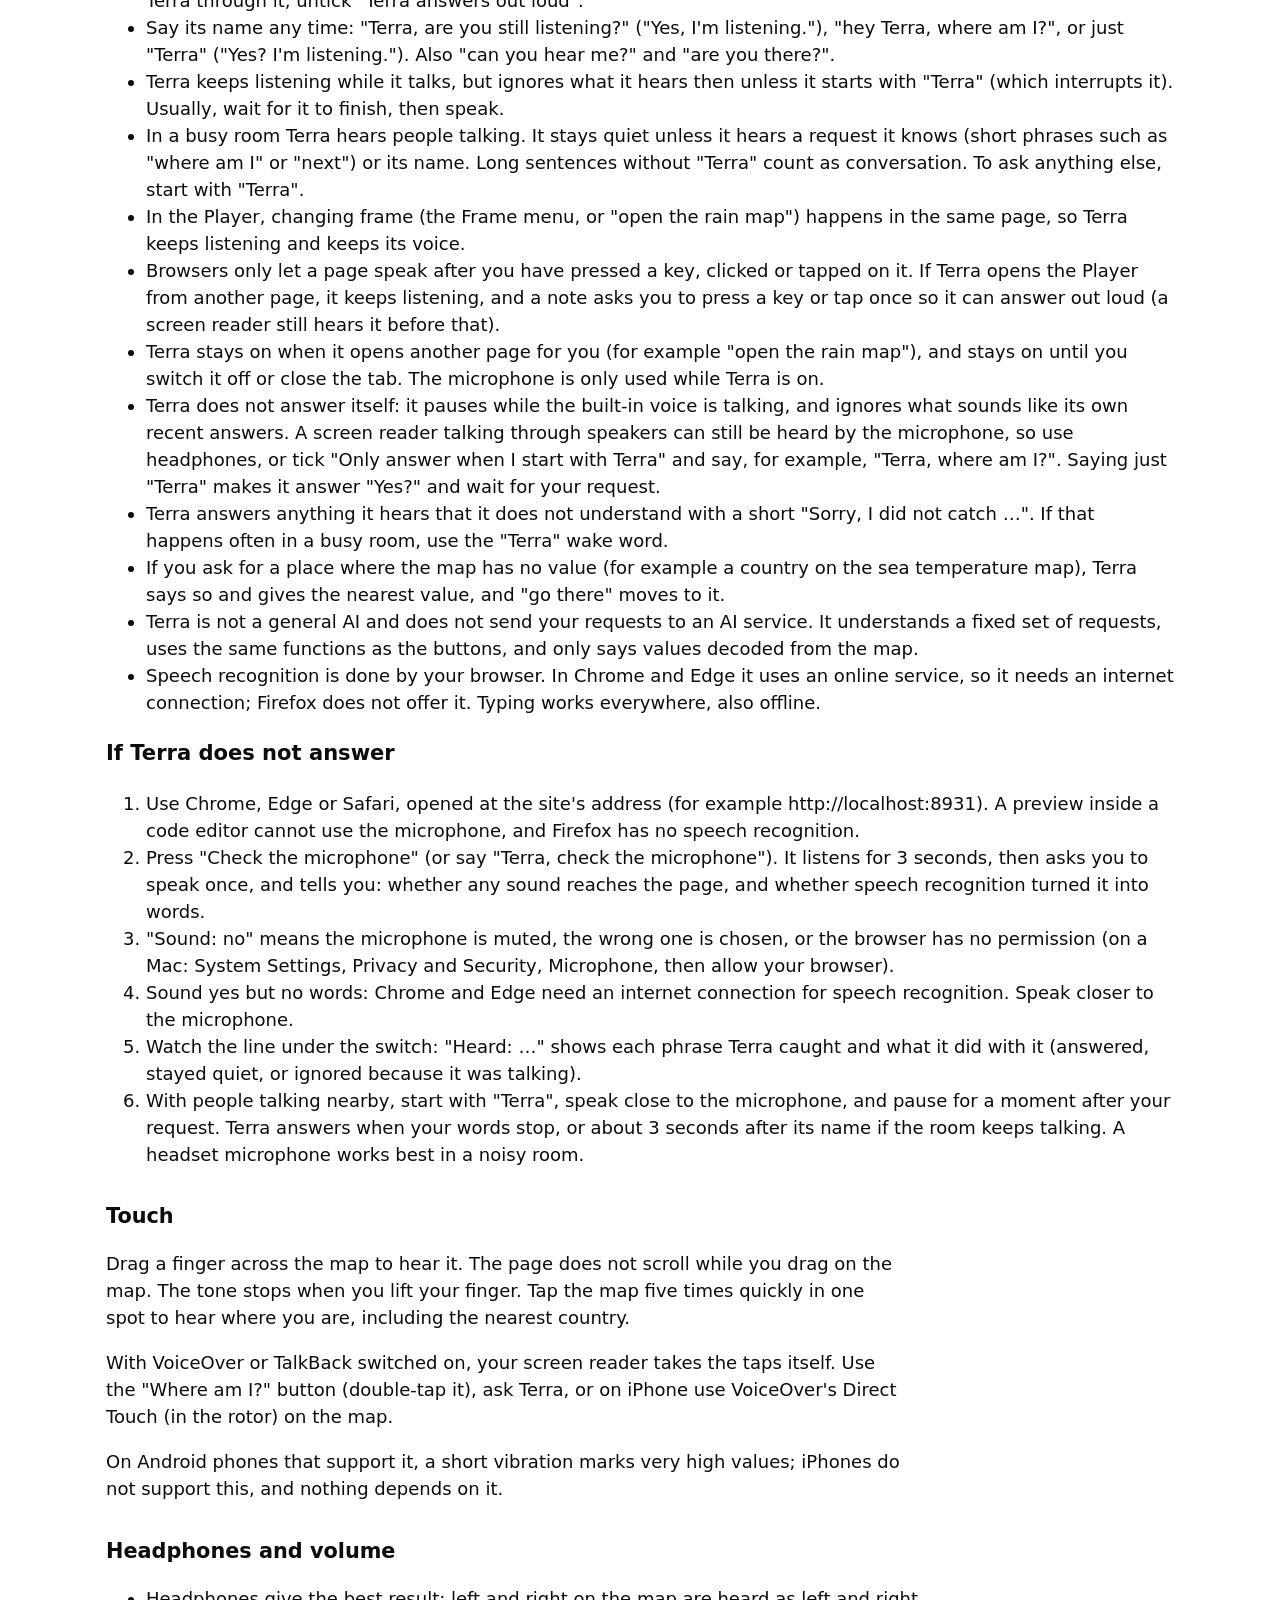
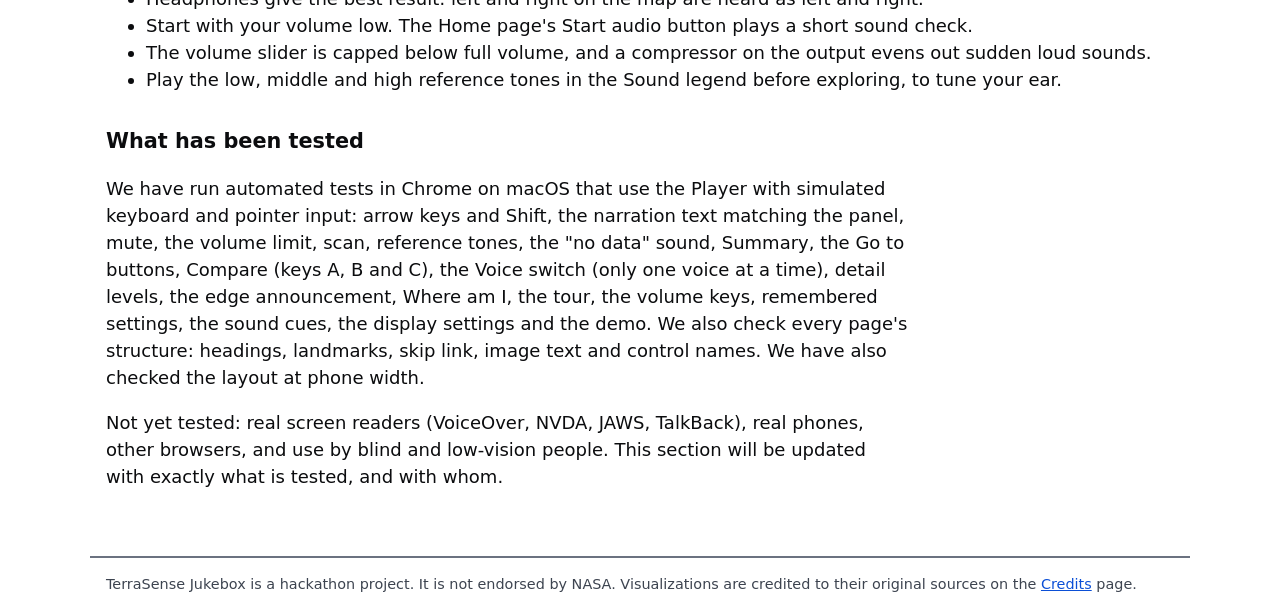
==== commit 32cdca63: "Terra answers with people talking nearby Measured with Google's real recognizer on recorded requests" ====
--- a/accessibility.html
+++ b/accessibility.html
@@ -109,6 +109,7 @@
       <li>"Sound: no" means the microphone is muted, the wrong one is chosen, or the browser has no permission (on a Mac: System Settings, Privacy and Security, Microphone, then allow your browser).</li>
       <li>Sound yes but no words: Chrome and Edge need an internet connection for speech recognition. Speak closer to the microphone.</li>
       <li>Watch the line under the switch: "Heard: …" shows each phrase Terra caught and what it did with it (answered, stayed quiet, or ignored because it was talking).</li>
+      <li>With people talking nearby, start with "Terra", speak close to the microphone, and pause for a moment after your request. Terra answers when your words stop, or about 3 seconds after its name if the room keeps talking. A headset microphone works best in a noisy room.</li>
     </ol>
 
     <h2>Touch</h2>
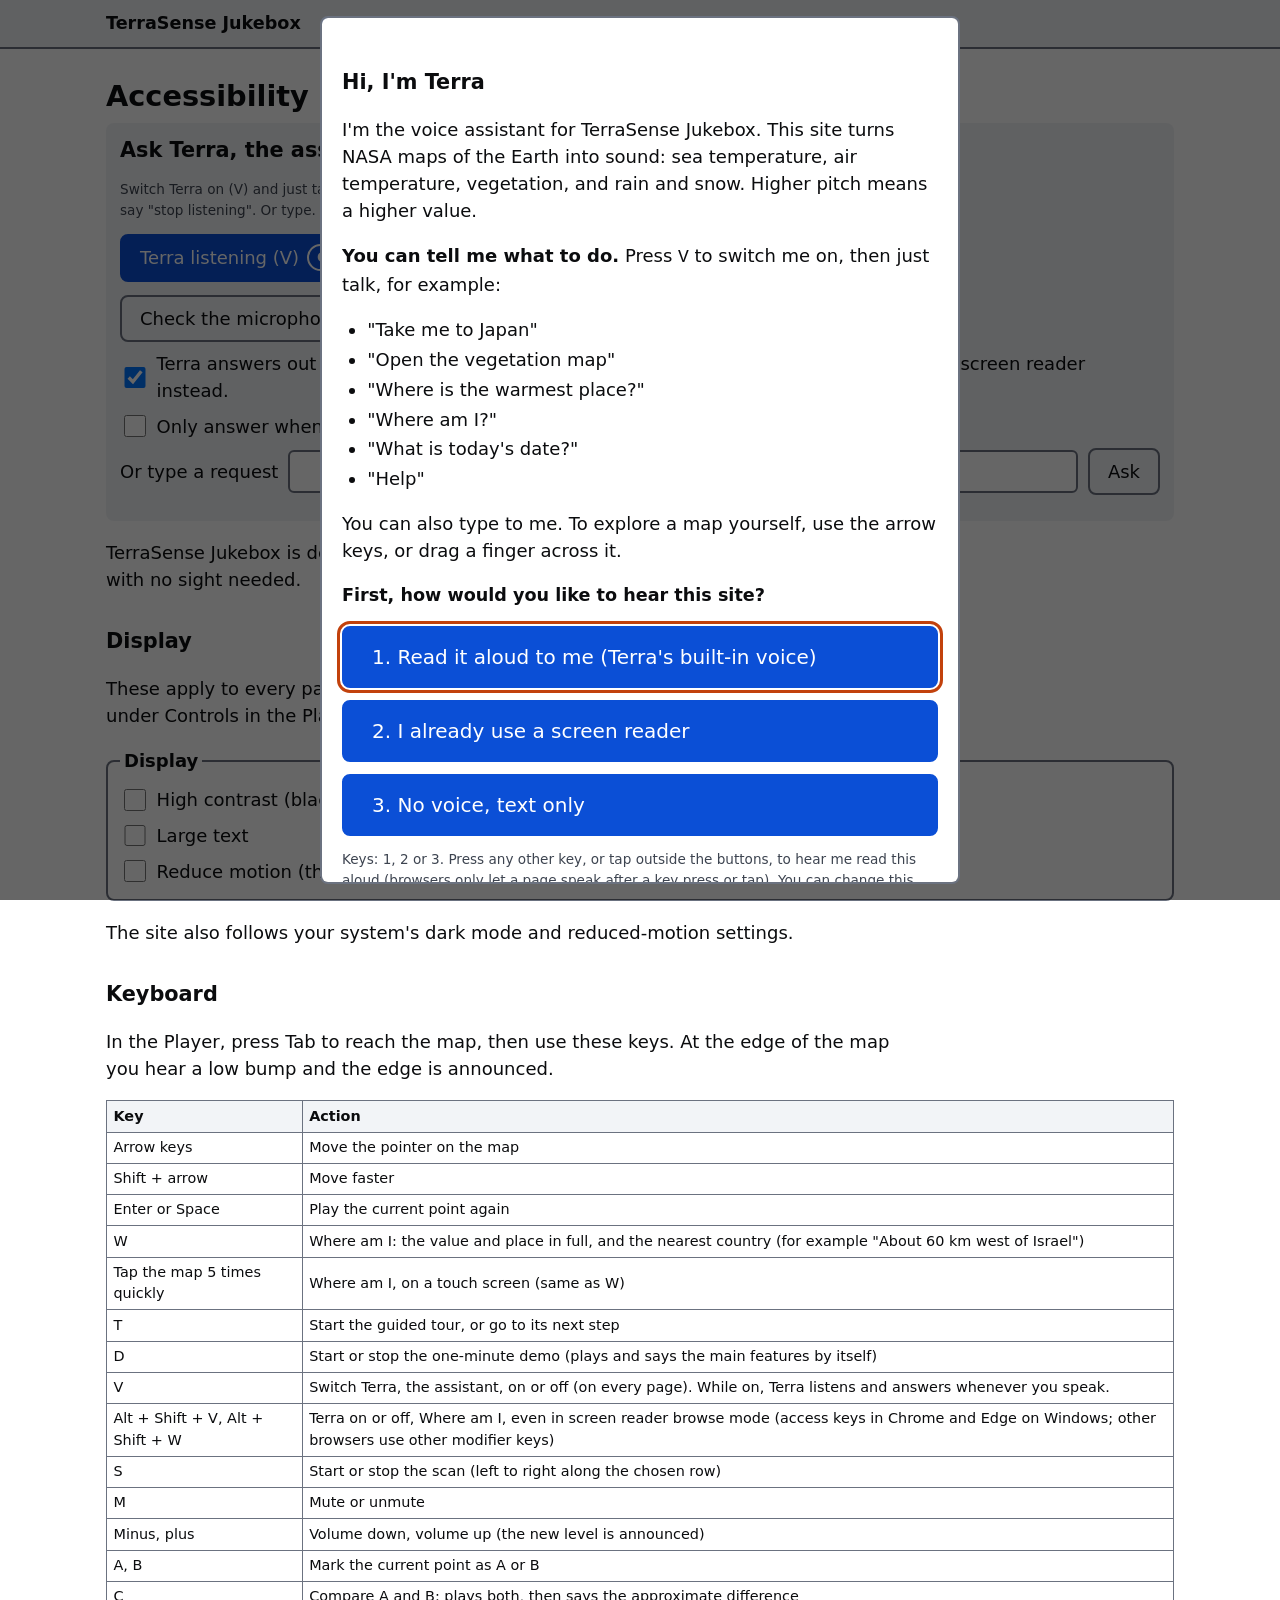
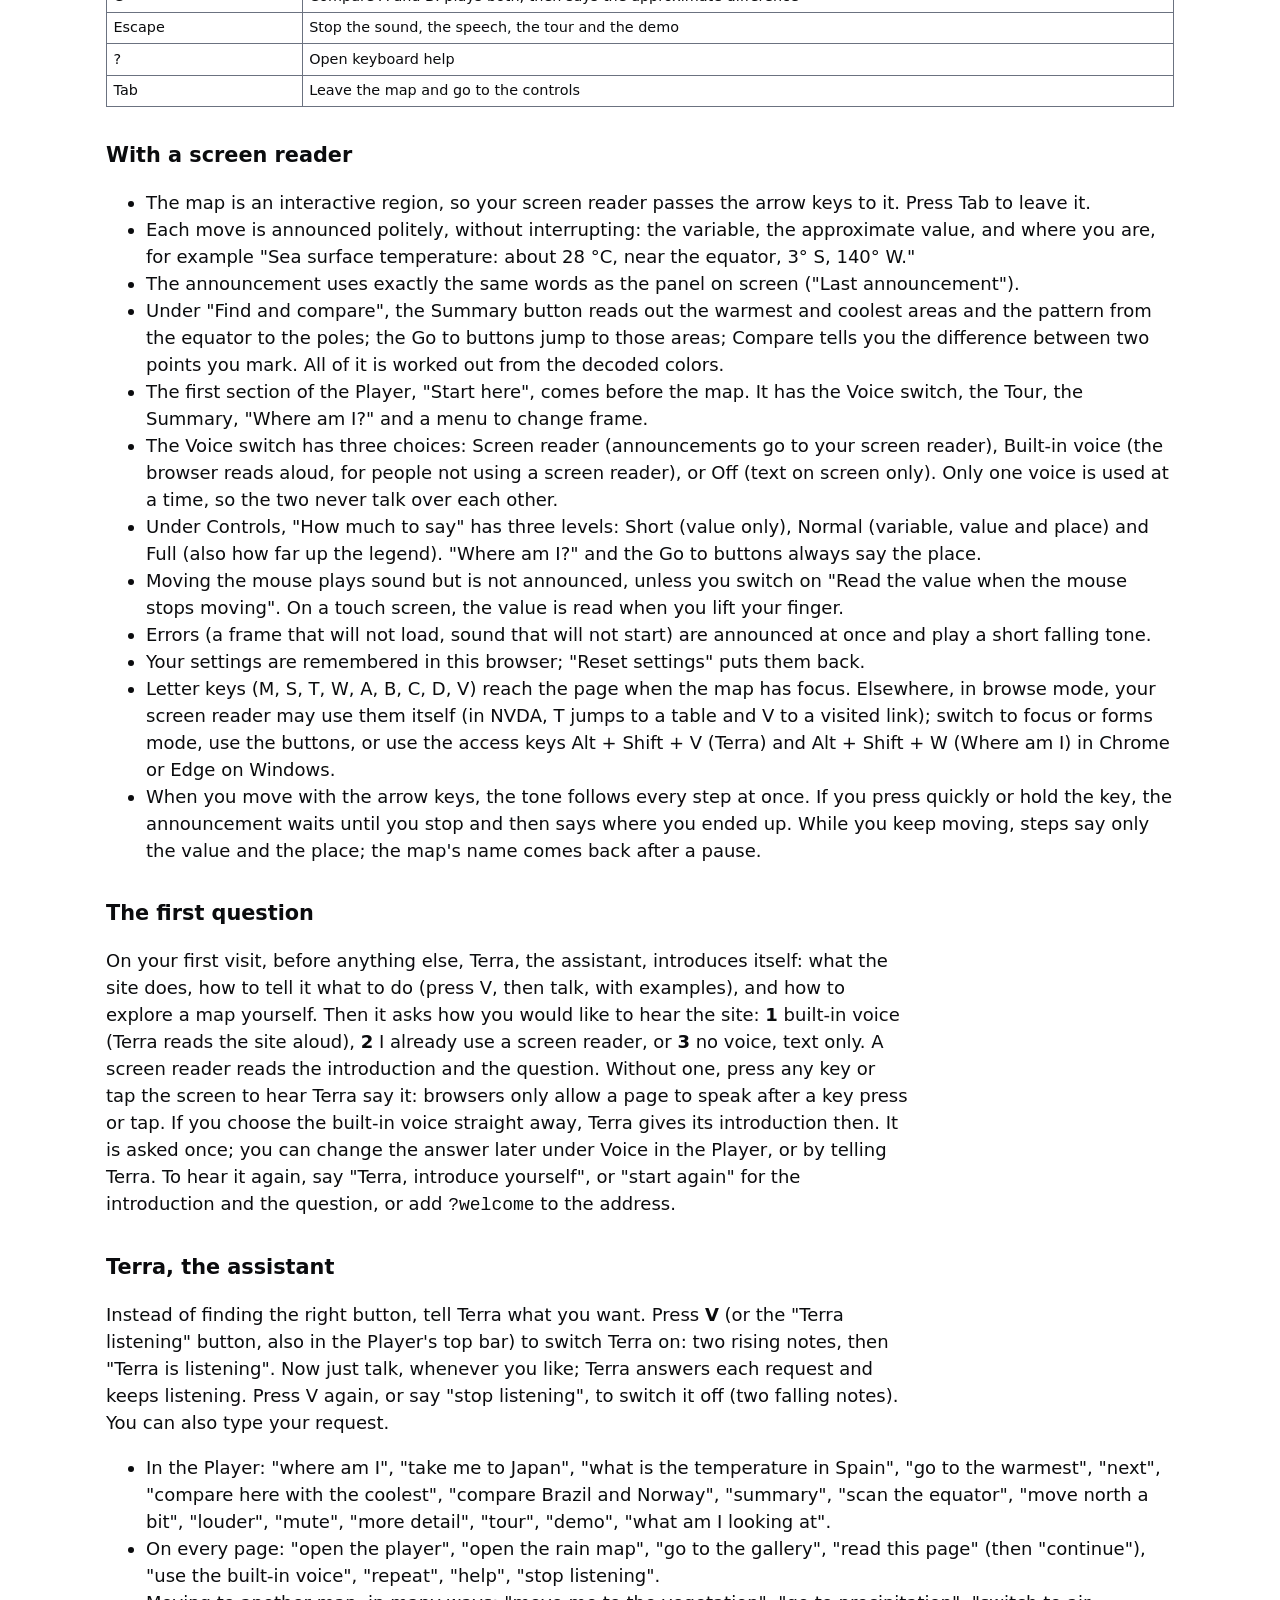
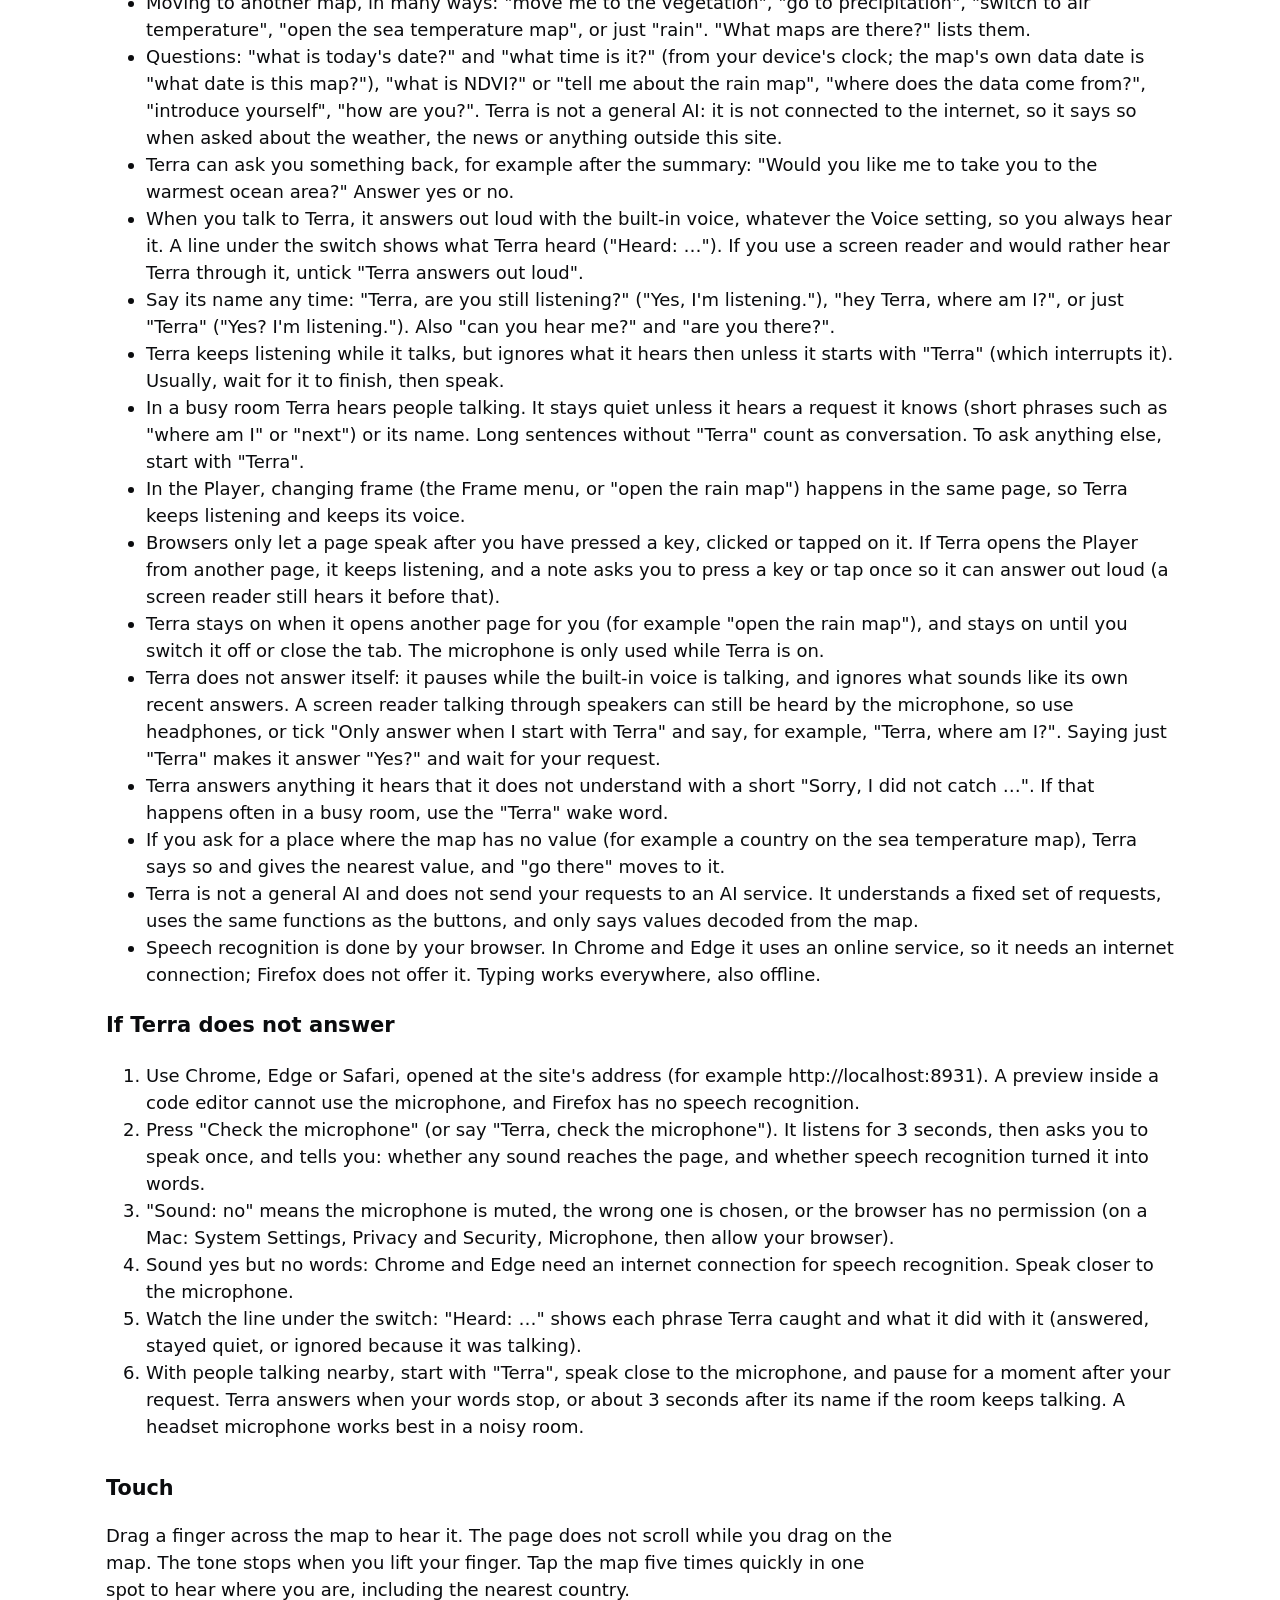
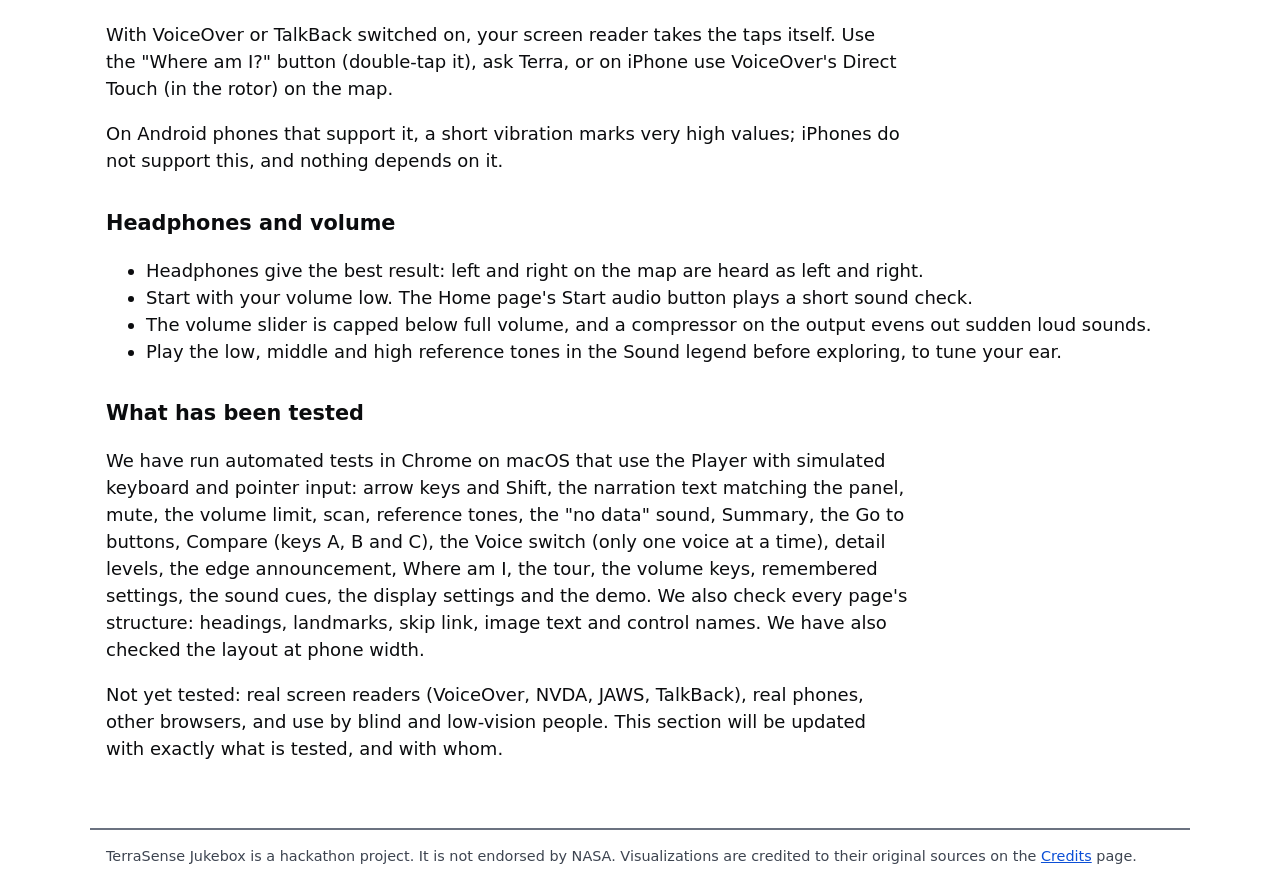
==== commit 4ba57f6d: "Country and continent under the pointer; Terra's date, map switching, introduction - Player panel: N" ====
--- a/accessibility.html
+++ b/accessibility.html
@@ -80,13 +80,15 @@
     </ul>
 
     <h2>The first question</h2>
-    <p>On your first visit, before anything else, the site asks how you would like to hear it: <strong>1</strong> built-in voice (the page reads itself aloud), <strong>2</strong> I already use a screen reader, or <strong>3</strong> no voice, text only. A screen reader reads the question. Without one, press any key or tap the screen to hear it read aloud: browsers only allow a page to speak after a key press or tap. It is asked once; you can change the answer later under Voice in the Player, or by telling Terra.</p>
+    <p>On your first visit, before anything else, Terra, the assistant, introduces itself: what the site does, how to tell it what to do (press V, then talk, with examples), and how to explore a map yourself. Then it asks how you would like to hear the site: <strong>1</strong> built-in voice (Terra reads the site aloud), <strong>2</strong> I already use a screen reader, or <strong>3</strong> no voice, text only. A screen reader reads the introduction and the question. Without one, press any key or tap the screen to hear Terra say it: browsers only allow a page to speak after a key press or tap. If you choose the built-in voice straight away, Terra gives its introduction then. It is asked once; you can change the answer later under Voice in the Player, or by telling Terra. To hear it again, say "Terra, introduce yourself", or "start again" for the introduction and the question, or add <code>?welcome</code> to the address.</p>
 
     <h2>Terra, the assistant</h2>
     <p>Instead of finding the right button, tell Terra what you want. Press <strong>V</strong> (or the "Terra listening" button, also in the Player's top bar) to switch Terra on: two rising notes, then "Terra is listening". Now just talk, whenever you like; Terra answers each request and keeps listening. Press V again, or say "stop listening", to switch it off (two falling notes). You can also type your request.</p>
     <ul>
       <li>In the Player: "where am I", "take me to Japan", "what is the temperature in Spain", "go to the warmest", "next", "compare here with the coolest", "compare Brazil and Norway", "summary", "scan the equator", "move north a bit", "louder", "mute", "more detail", "tour", "demo", "what am I looking at".</li>
       <li>On every page: "open the player", "open the rain map", "go to the gallery", "read this page" (then "continue"), "use the built-in voice", "repeat", "help", "stop listening".</li>
+      <li>Moving to another map, in many ways: "move me to the vegetation", "go to precipitation", "switch to air temperature", "open the sea temperature map", or just "rain". "What maps are there?" lists them.</li>
+      <li>Questions: "what is today's date?" and "what time is it?" (from your device's clock; the map's own data date is "what date is this map?"), "what is NDVI?" or "tell me about the rain map", "where does the data come from?", "introduce yourself", "how are you?". Terra is not a general AI: it is not connected to the internet, so it says so when asked about the weather, the news or anything outside this site.</li>
       <li>Terra can ask you something back, for example after the summary: "Would you like me to take you to the warmest ocean area?" Answer yes or no.</li>
       <li>When you talk to Terra, it answers out loud with the built-in voice, whatever the Voice setting, so you always hear it. A line under the switch shows what Terra heard ("Heard: …"). If you use a screen reader and would rather hear Terra through it, untick "Terra answers out loud".</li>
       <li>Say its name any time: "Terra, are you still listening?" ("Yes, I'm listening."), "hey Terra, where am I?", or just "Terra" ("Yes? I'm listening."). Also "can you hear me?" and "are you there?".</li>
--- a/css/styles.css
+++ b/css/styles.css
@@ -383,7 +383,10 @@
 .assistant-log li.terra { border-left: 4px solid var(--accent); }
 
 /* First-visit question: three big stacked buttons, easy to find by touch */
-.welcome-dialog { max-width: min(640px, calc(100vw - 32px)); }
+.welcome-dialog { max-width: min(640px, calc(100vw - 32px)); max-height: calc(100vh - 32px); overflow-y: auto; }
+.welcome-examples { margin: 0.3em 0 0.8em; padding-left: 1.4em; }
+.welcome-examples li { margin: 0.15em 0; }
+.welcome-question { font-size: 1.1rem; margin-top: 1em; }
 .welcome-choices { display: flex; flex-direction: column; gap: 12px; margin: 12px 0; }
 .welcome-choices .big-button { width: 100%; text-align: left; }
 
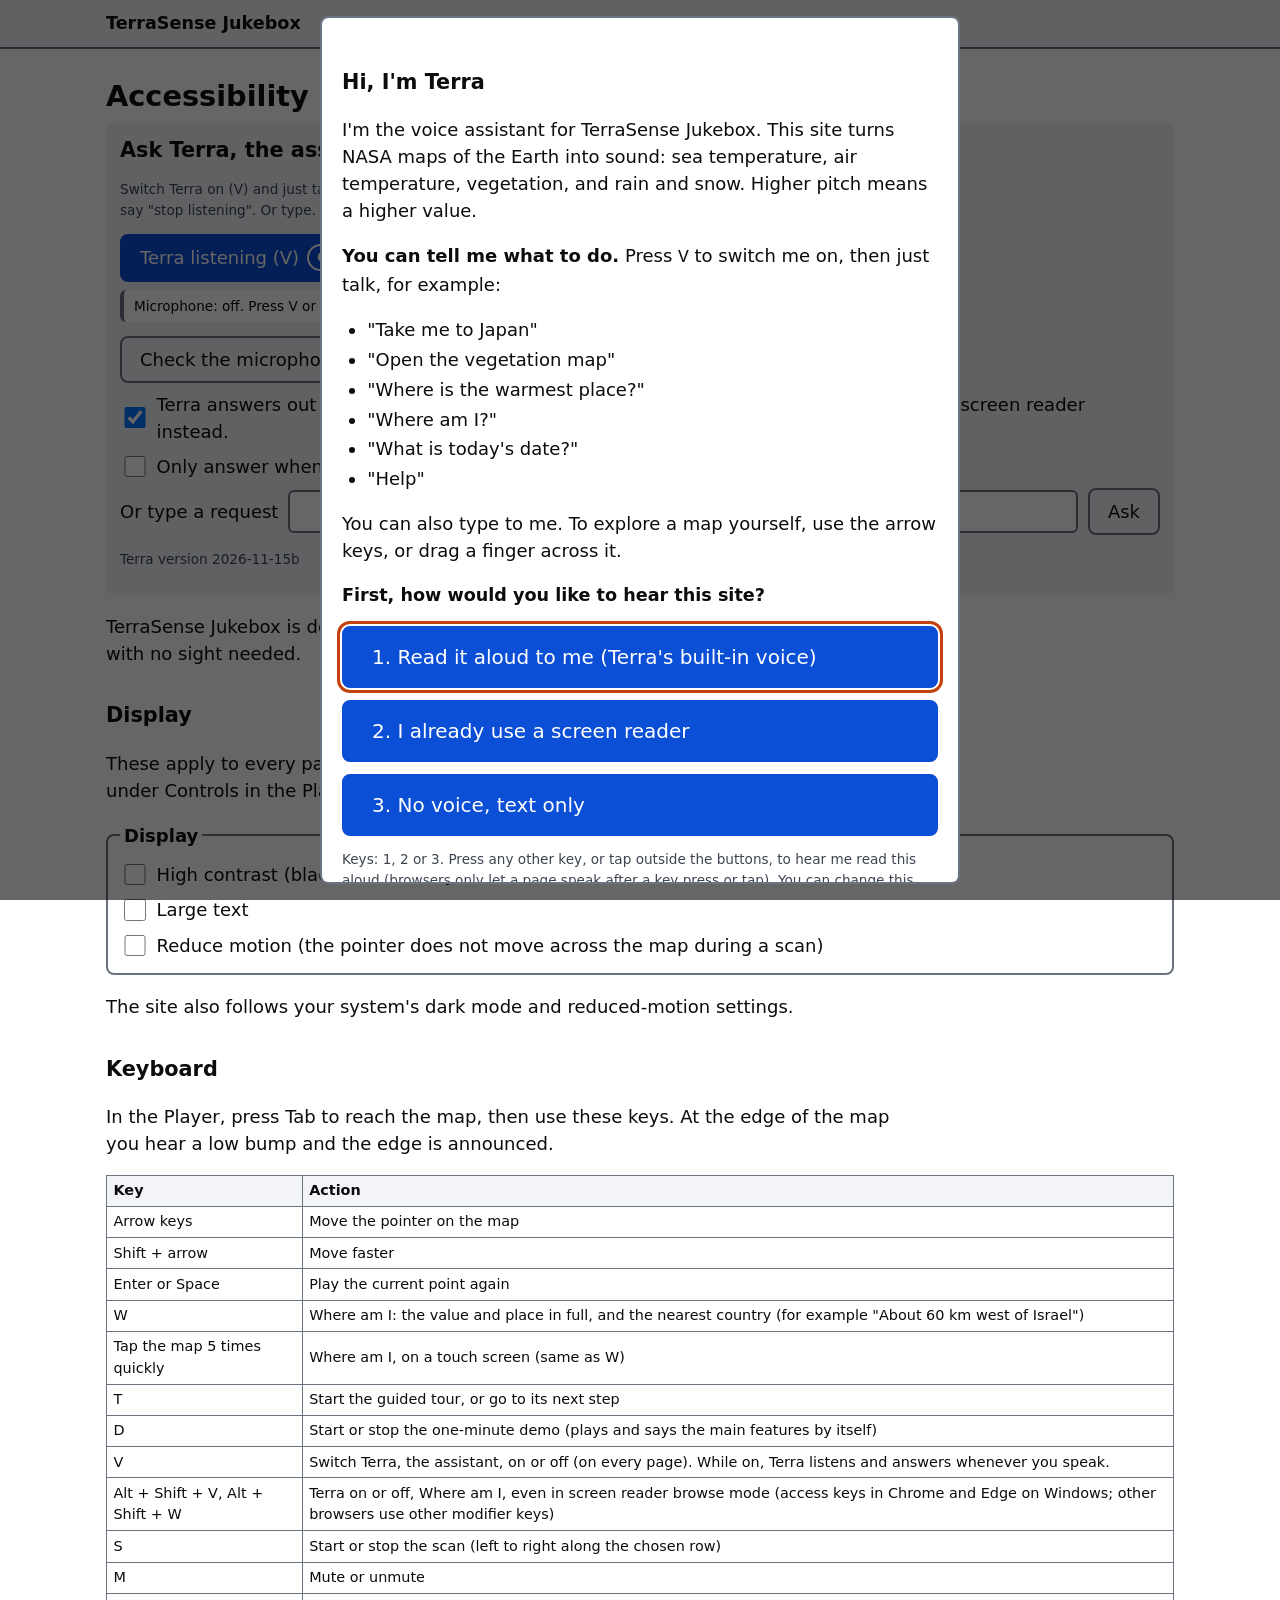
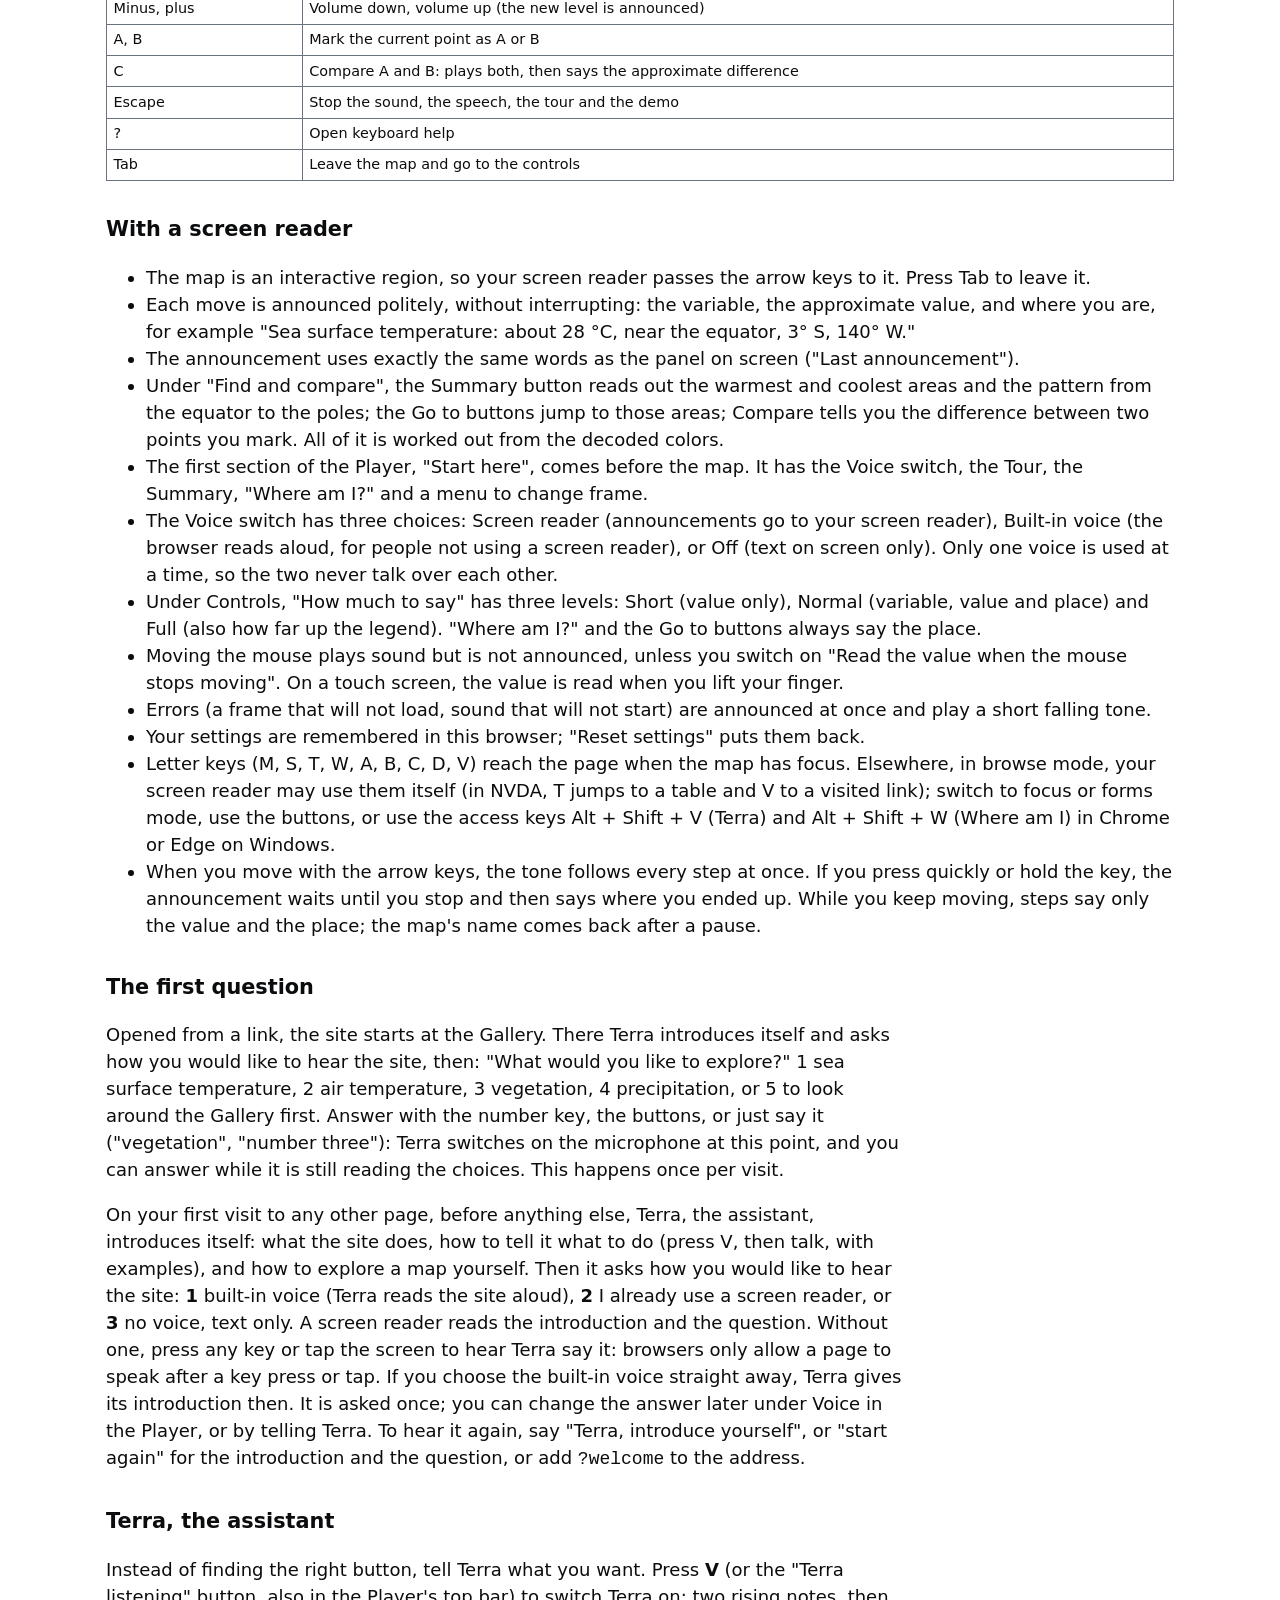
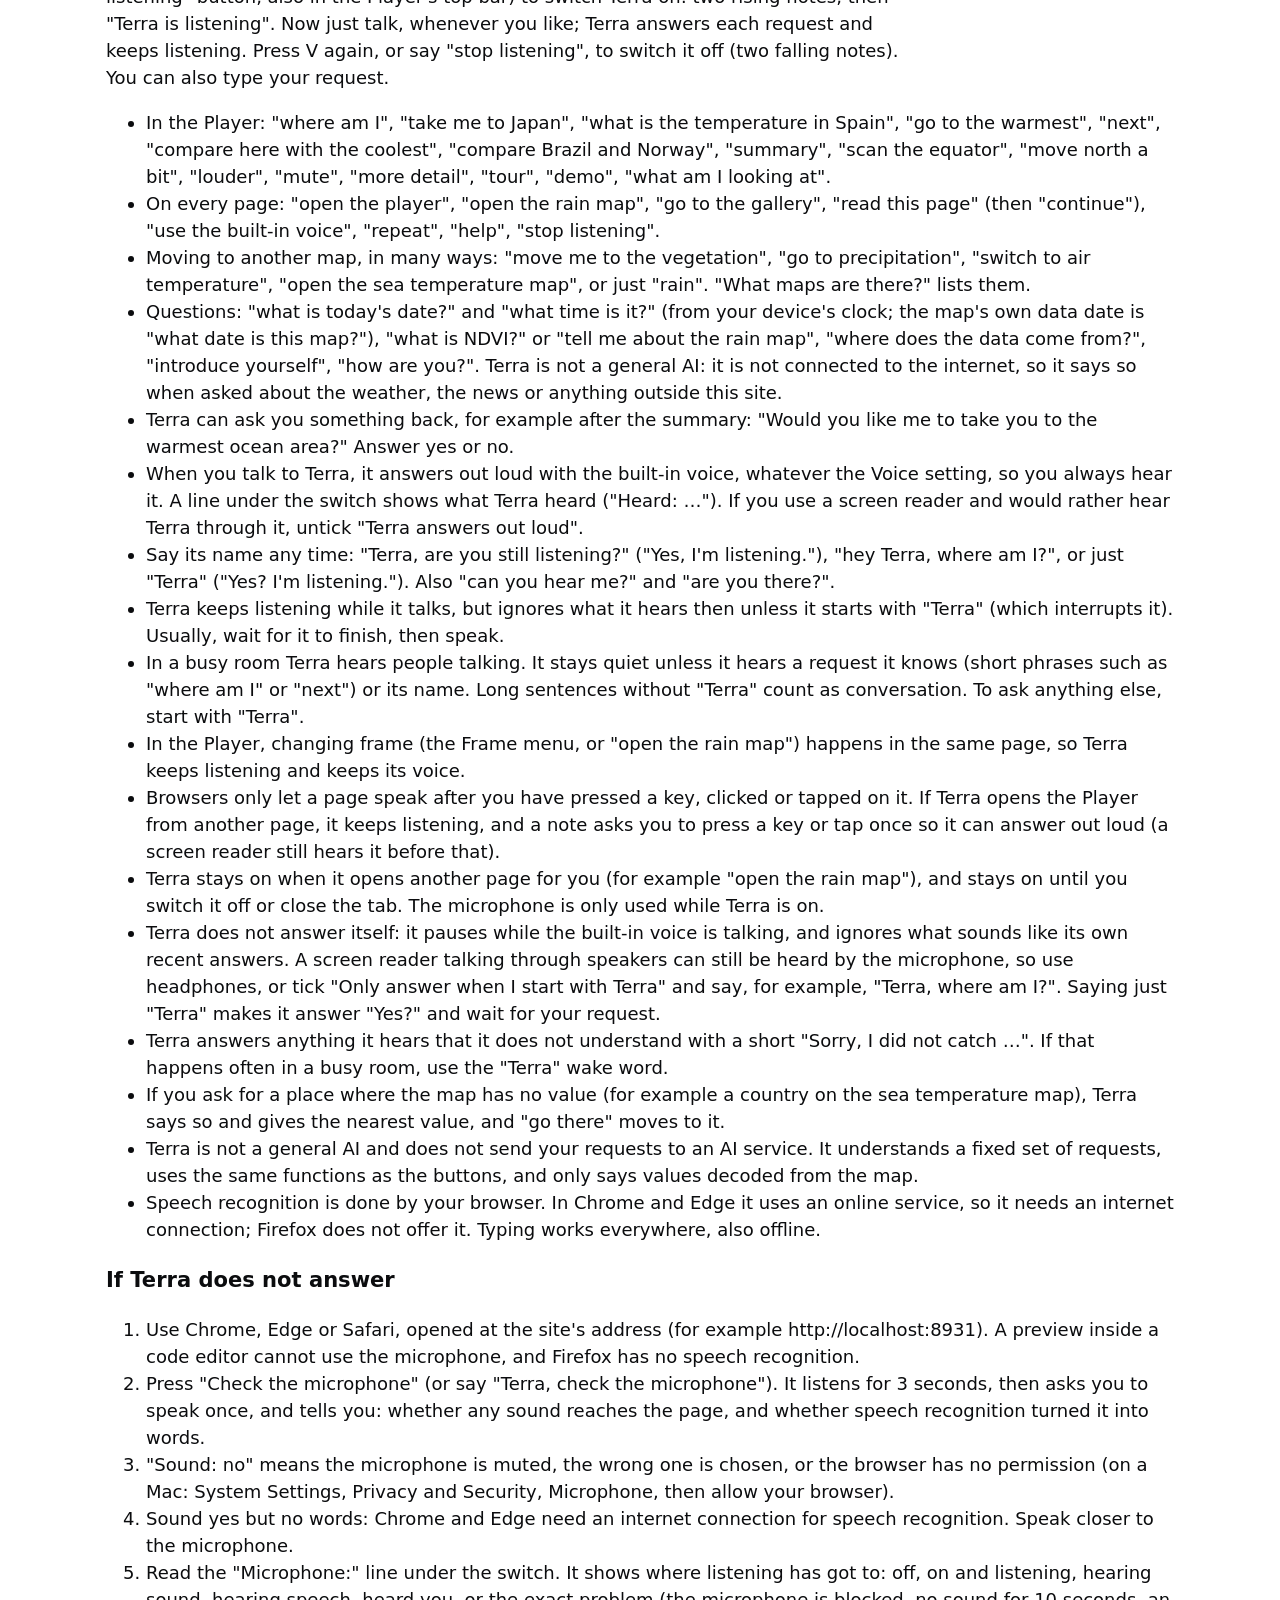
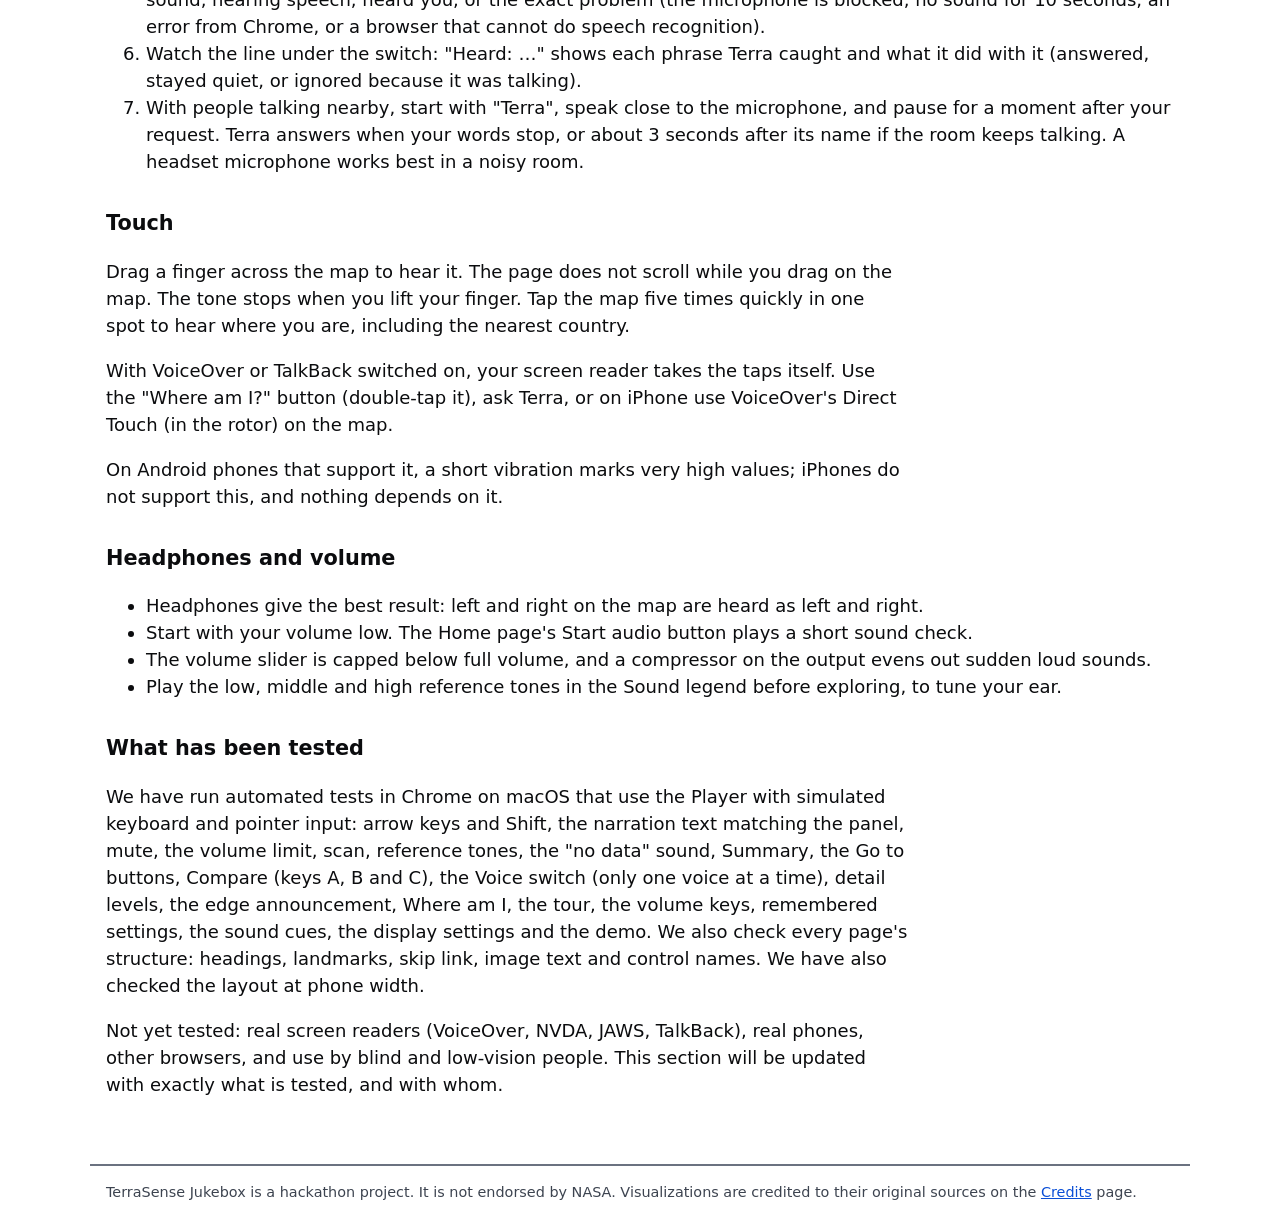
==== commit d6cea531: "Start at the Gallery with Terra's greeting; make Terra's listening visible - index.html forwards lin" ====
--- a/accessibility.html
+++ b/accessibility.html
@@ -80,7 +80,8 @@
     </ul>
 
     <h2>The first question</h2>
-    <p>On your first visit, before anything else, Terra, the assistant, introduces itself: what the site does, how to tell it what to do (press V, then talk, with examples), and how to explore a map yourself. Then it asks how you would like to hear the site: <strong>1</strong> built-in voice (Terra reads the site aloud), <strong>2</strong> I already use a screen reader, or <strong>3</strong> no voice, text only. A screen reader reads the introduction and the question. Without one, press any key or tap the screen to hear Terra say it: browsers only allow a page to speak after a key press or tap. If you choose the built-in voice straight away, Terra gives its introduction then. It is asked once; you can change the answer later under Voice in the Player, or by telling Terra. To hear it again, say "Terra, introduce yourself", or "start again" for the introduction and the question, or add <code>?welcome</code> to the address.</p>
+    <p>Opened from a link, the site starts at the Gallery. There Terra introduces itself and asks how you would like to hear the site, then: "What would you like to explore?" 1 sea surface temperature, 2 air temperature, 3 vegetation, 4 precipitation, or 5 to look around the Gallery first. Answer with the number key, the buttons, or just say it ("vegetation", "number three"): Terra switches on the microphone at this point, and you can answer while it is still reading the choices. This happens once per visit.</p>
+    <p>On your first visit to any other page, before anything else, Terra, the assistant, introduces itself: what the site does, how to tell it what to do (press V, then talk, with examples), and how to explore a map yourself. Then it asks how you would like to hear the site: <strong>1</strong> built-in voice (Terra reads the site aloud), <strong>2</strong> I already use a screen reader, or <strong>3</strong> no voice, text only. A screen reader reads the introduction and the question. Without one, press any key or tap the screen to hear Terra say it: browsers only allow a page to speak after a key press or tap. If you choose the built-in voice straight away, Terra gives its introduction then. It is asked once; you can change the answer later under Voice in the Player, or by telling Terra. To hear it again, say "Terra, introduce yourself", or "start again" for the introduction and the question, or add <code>?welcome</code> to the address.</p>
 
     <h2>Terra, the assistant</h2>
     <p>Instead of finding the right button, tell Terra what you want. Press <strong>V</strong> (or the "Terra listening" button, also in the Player's top bar) to switch Terra on: two rising notes, then "Terra is listening". Now just talk, whenever you like; Terra answers each request and keeps listening. Press V again, or say "stop listening", to switch it off (two falling notes). You can also type your request.</p>
@@ -110,6 +111,7 @@
       <li>Press "Check the microphone" (or say "Terra, check the microphone"). It listens for 3 seconds, then asks you to speak once, and tells you: whether any sound reaches the page, and whether speech recognition turned it into words.</li>
       <li>"Sound: no" means the microphone is muted, the wrong one is chosen, or the browser has no permission (on a Mac: System Settings, Privacy and Security, Microphone, then allow your browser).</li>
       <li>Sound yes but no words: Chrome and Edge need an internet connection for speech recognition. Speak closer to the microphone.</li>
+      <li>Read the "Microphone:" line under the switch. It shows where listening has got to: off, on and listening, hearing sound, hearing speech, heard you, or the exact problem (the microphone is blocked, no sound for 10 seconds, an error from Chrome, or a browser that cannot do speech recognition).</li>
       <li>Watch the line under the switch: "Heard: …" shows each phrase Terra caught and what it did with it (answered, stayed quiet, or ignored because it was talking).</li>
       <li>With people talking nearby, start with "Terra", speak close to the microphone, and pause for a moment after your request. Terra answers when your words stop, or about 3 seconds after its name if the room keeps talking. A headset microphone works best in a noisy room.</li>
     </ol>
--- a/css/styles.css
+++ b/css/styles.css
@@ -376,6 +376,10 @@
 .assistant { margin: 8px 0 12px; }
 .assistant h2, .assistant h3 { margin: 0 0 4px; }
 .assistant form input[type="text"] { flex: 1; min-width: 12em; font: inherit; padding: 6px 8px; border: 2px solid var(--border); border-radius: 6px; background: var(--bg); color: var(--text); }
+.mic-status { margin: 8px 0; padding: 6px 10px; border-radius: 6px; border-left: 4px solid var(--border); background: var(--bg); }
+.mic-status[data-kind="on"], .mic-status[data-kind="ok"] { border-left-color: #3fb950; }
+.mic-status[data-kind="warn"], .mic-status[data-kind="quiet"] { border-left-color: #d29922; }
+.mic-status[data-kind="error"] { border-left-color: #f85149; font-weight: 600; }
 .assistant-log { list-style: none; padding: 0; margin: 6px 0 0; max-height: 16em; overflow-y: auto; }
 .assistant-log:empty { display: none; }
 .assistant-log li { padding: 4px 8px; margin: 3px 0; border-radius: 6px; background: var(--bg); }
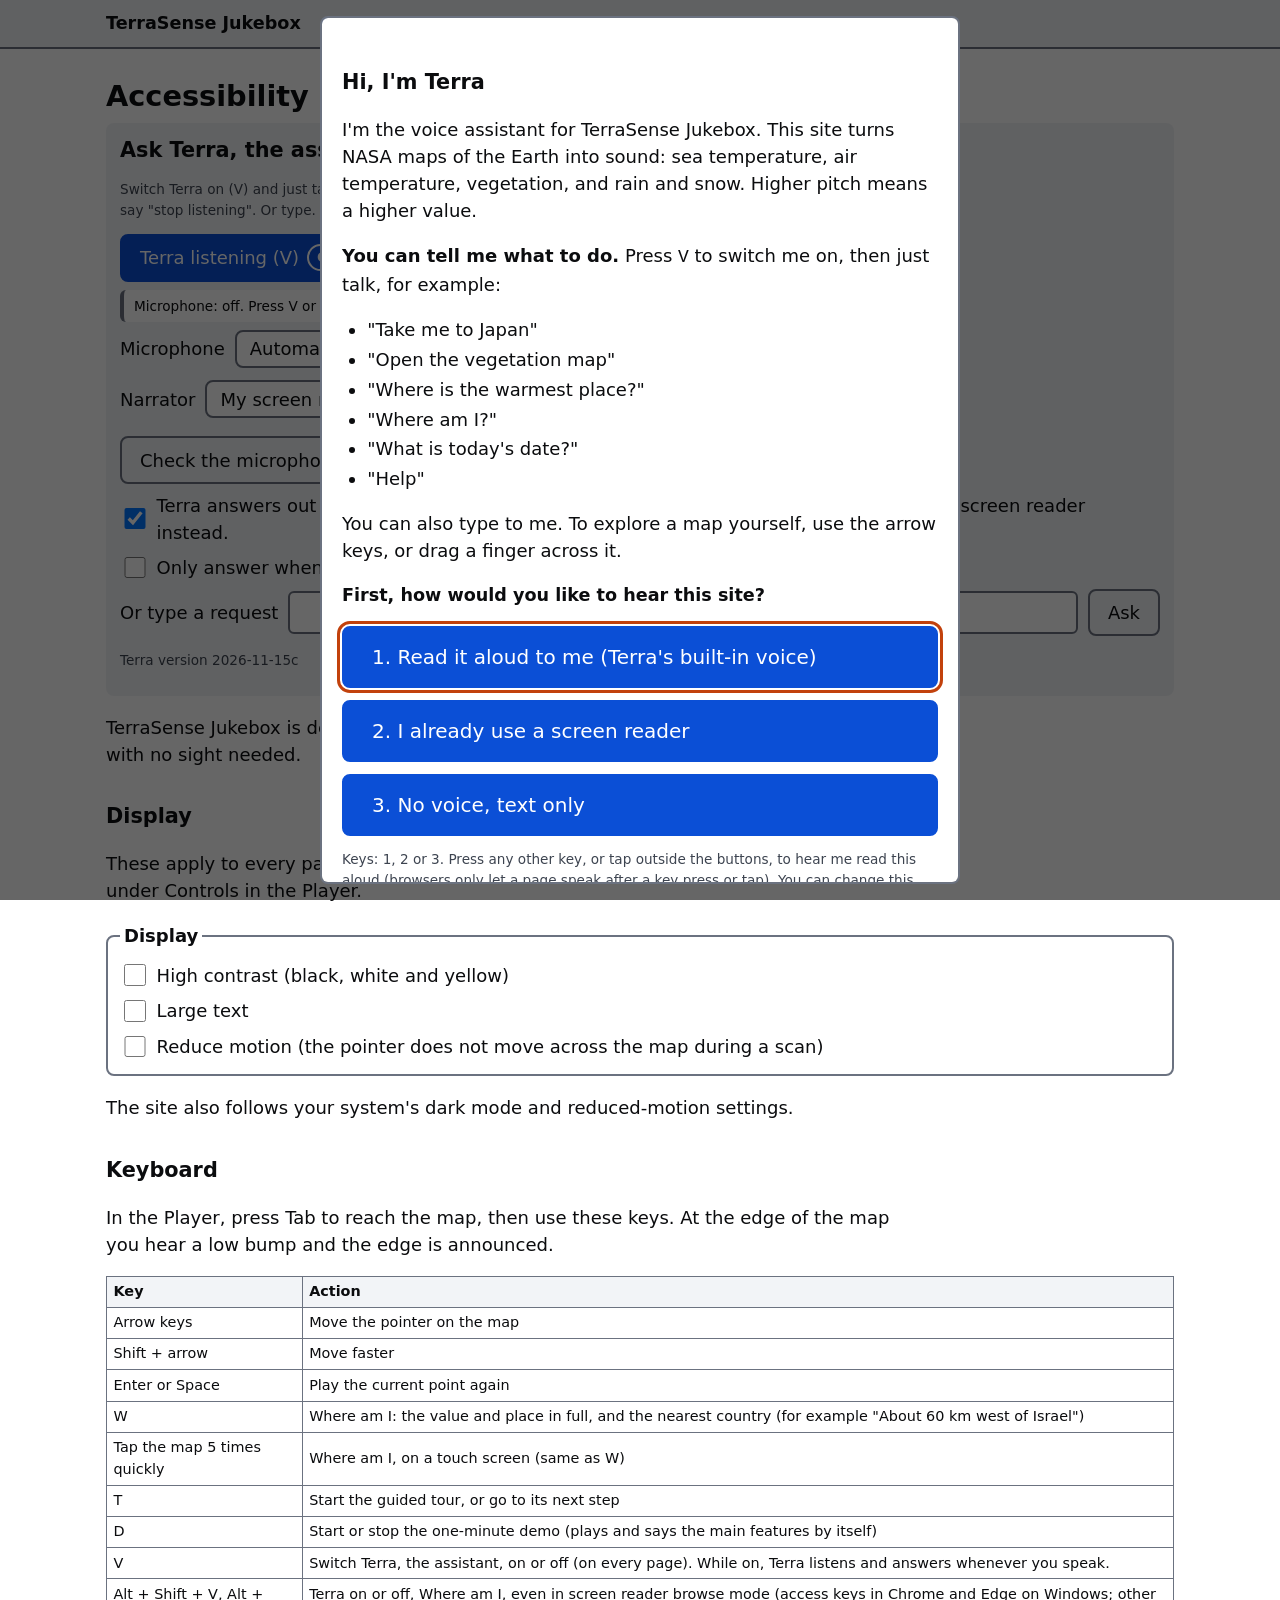
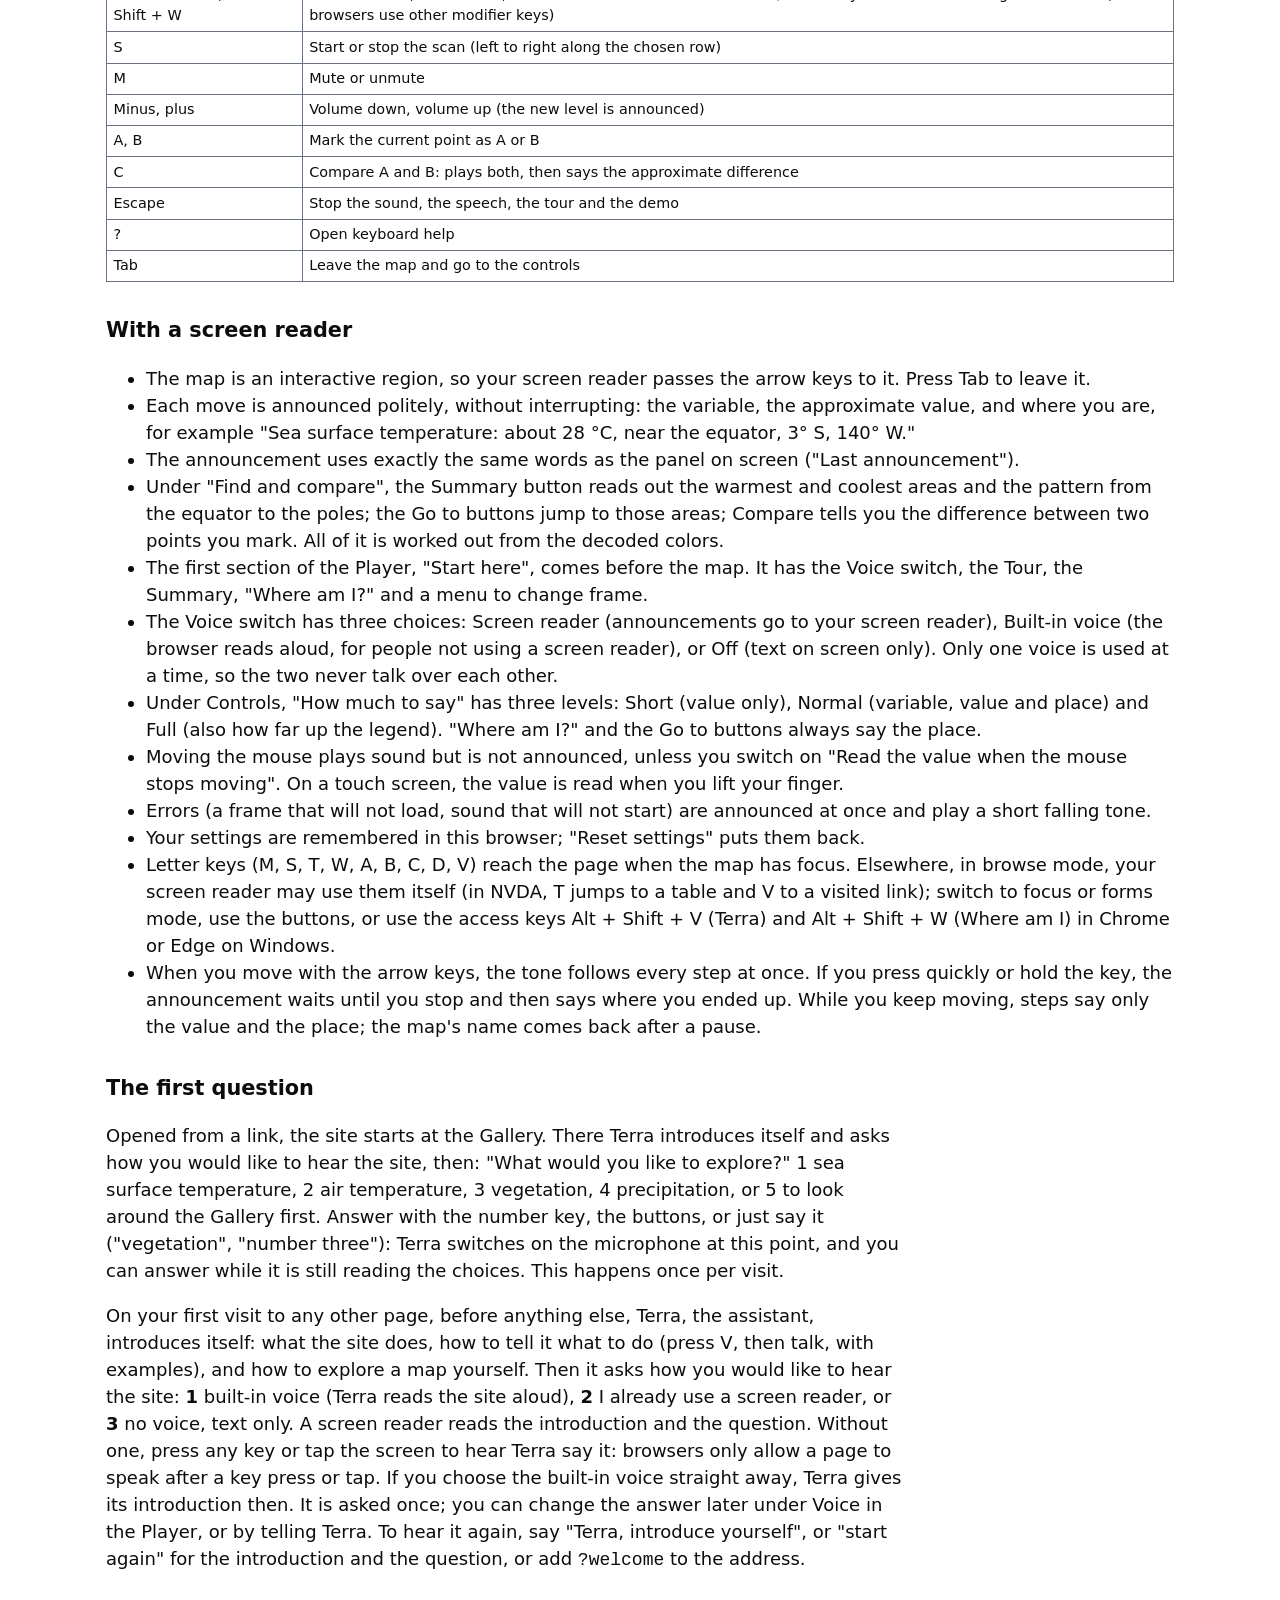
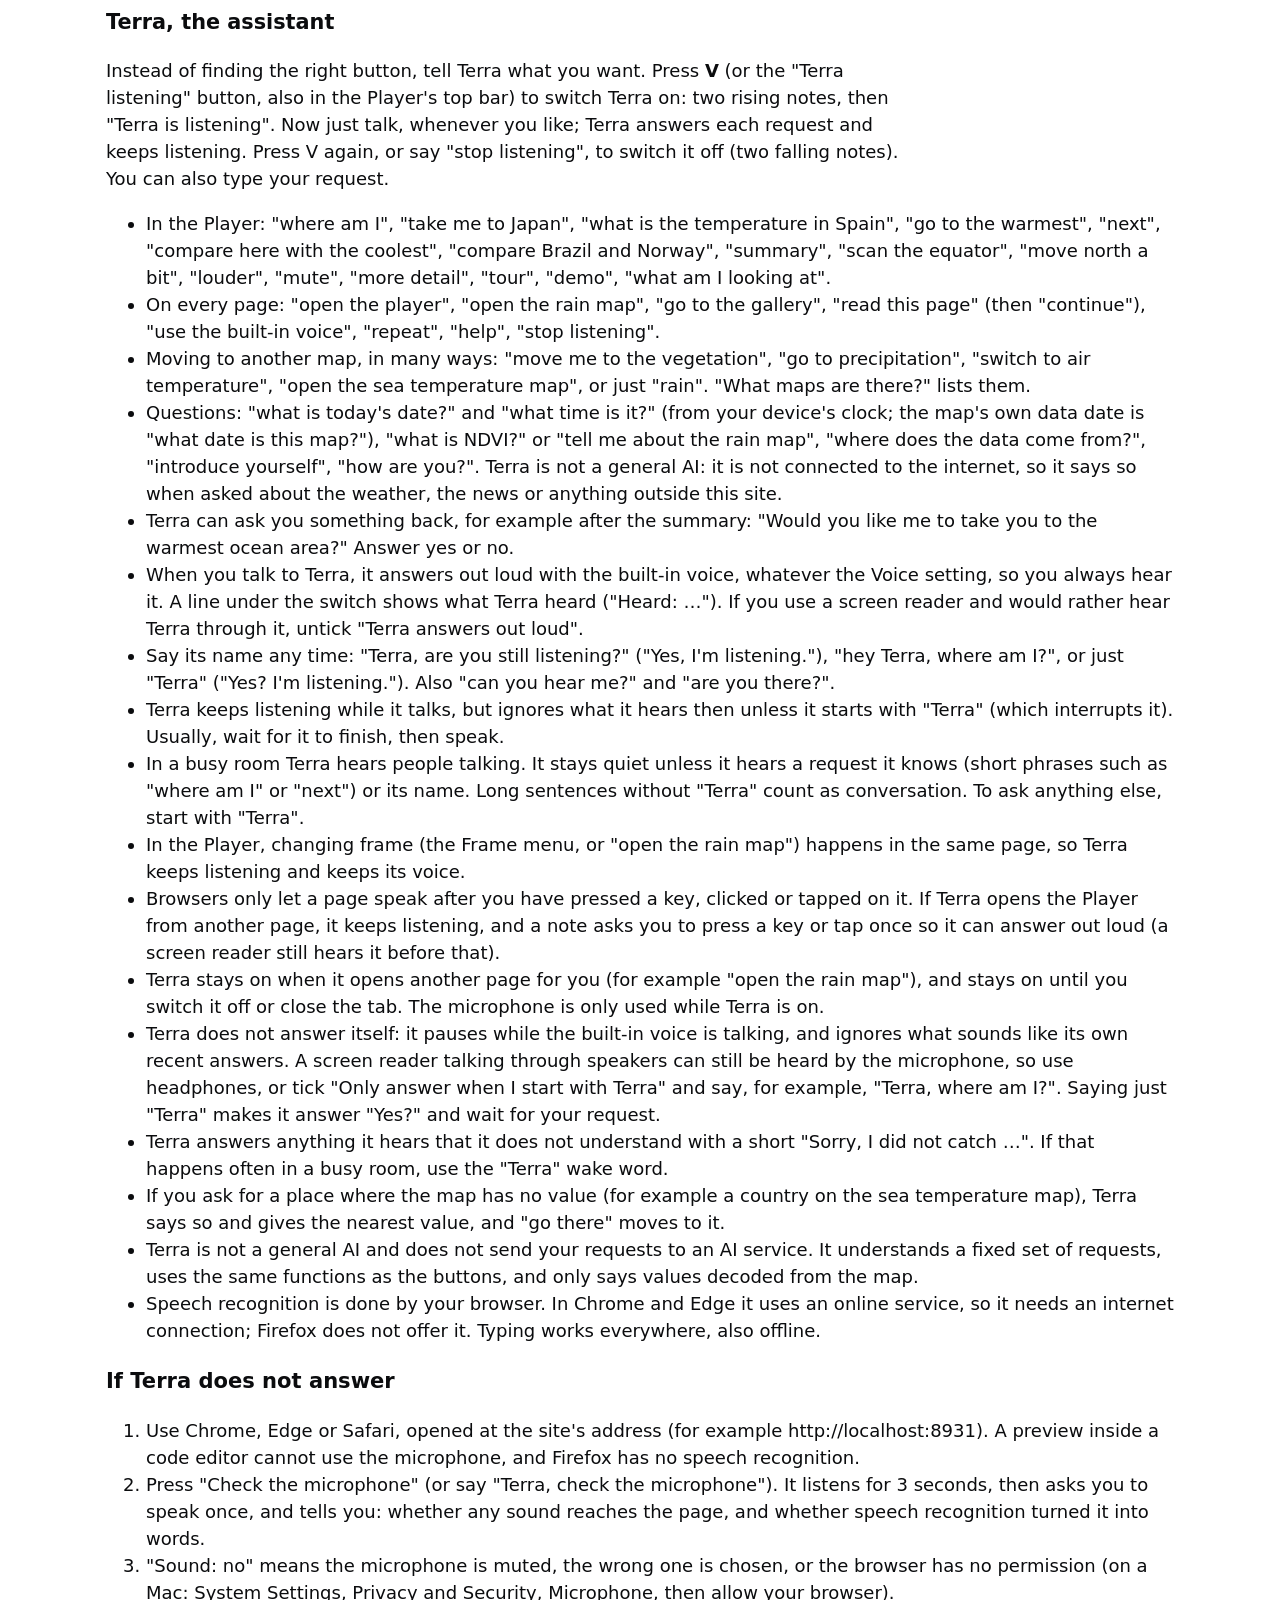
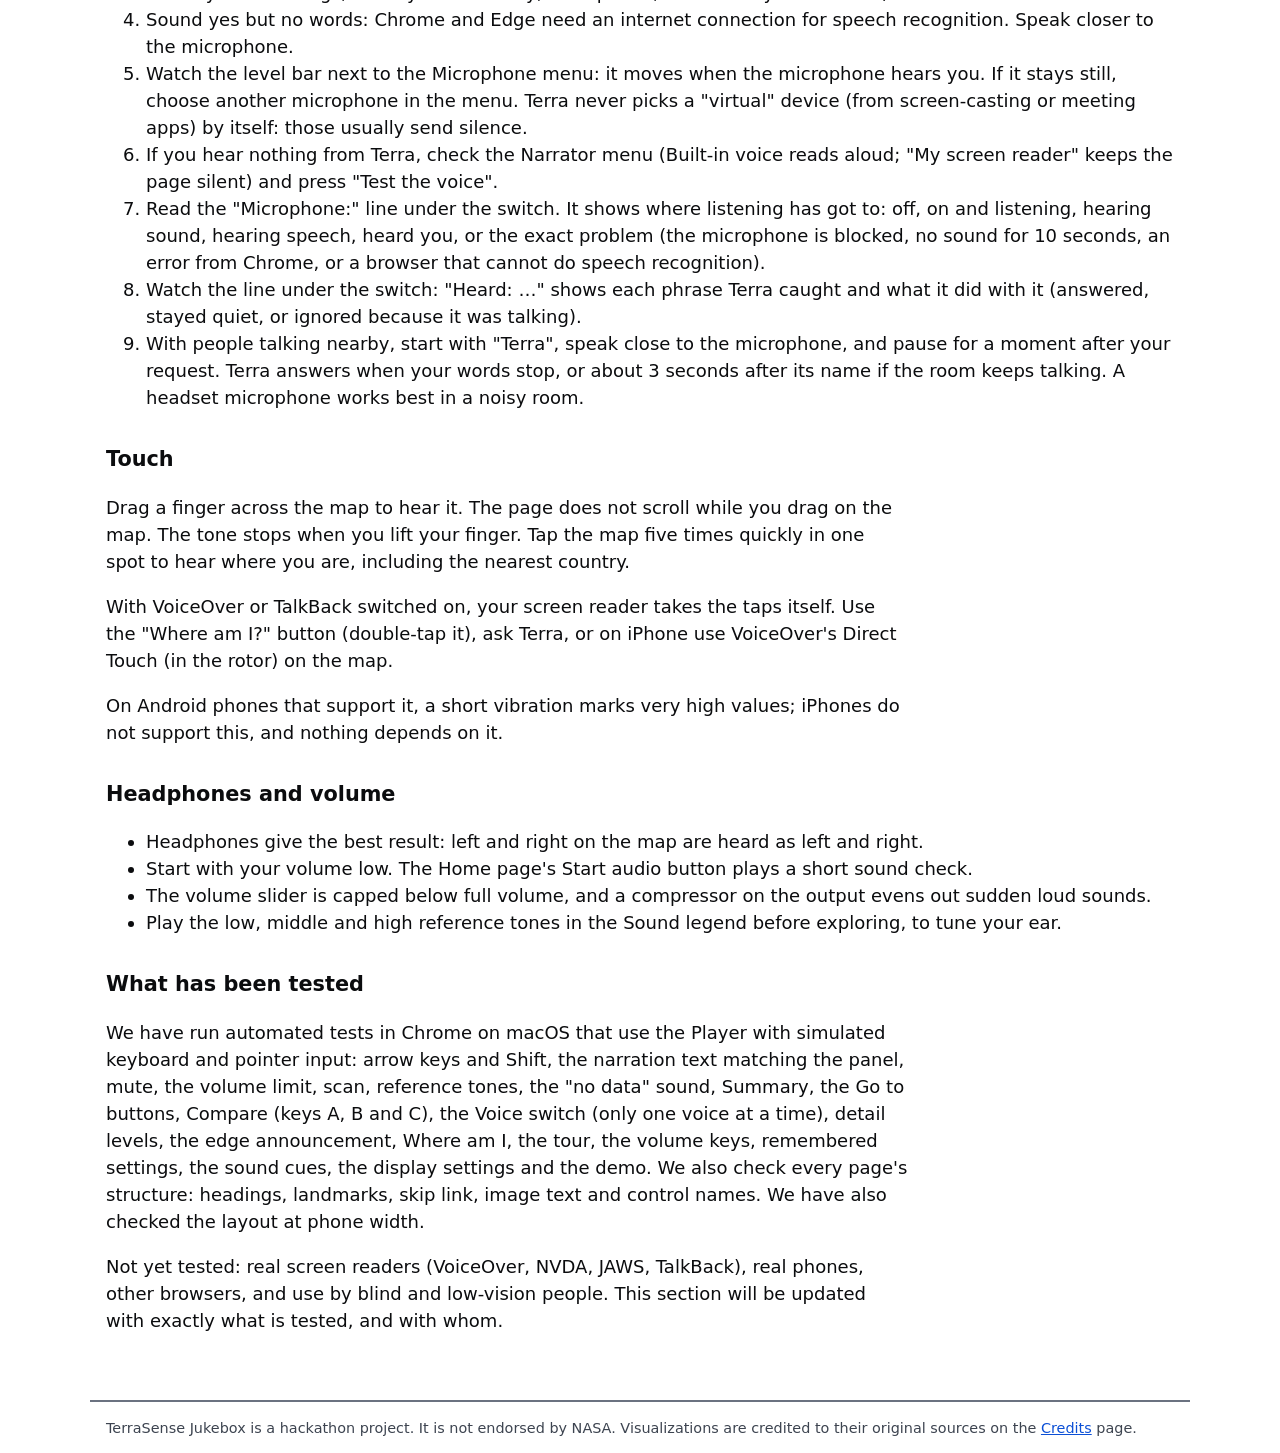
==== commit 3157fa11: "Terra listens to the real microphone, not a silent virtual one Terra's log from the user's Chrome sh" ====
--- a/accessibility.html
+++ b/accessibility.html
@@ -111,6 +111,8 @@
       <li>Press "Check the microphone" (or say "Terra, check the microphone"). It listens for 3 seconds, then asks you to speak once, and tells you: whether any sound reaches the page, and whether speech recognition turned it into words.</li>
       <li>"Sound: no" means the microphone is muted, the wrong one is chosen, or the browser has no permission (on a Mac: System Settings, Privacy and Security, Microphone, then allow your browser).</li>
       <li>Sound yes but no words: Chrome and Edge need an internet connection for speech recognition. Speak closer to the microphone.</li>
+      <li>Watch the level bar next to the Microphone menu: it moves when the microphone hears you. If it stays still, choose another microphone in the menu. Terra never picks a "virtual" device (from screen-casting or meeting apps) by itself: those usually send silence.</li>
+      <li>If you hear nothing from Terra, check the Narrator menu (Built-in voice reads aloud; "My screen reader" keeps the page silent) and press "Test the voice".</li>
       <li>Read the "Microphone:" line under the switch. It shows where listening has got to: off, on and listening, hearing sound, hearing speech, heard you, or the exact problem (the microphone is blocked, no sound for 10 seconds, an error from Chrome, or a browser that cannot do speech recognition).</li>
       <li>Watch the line under the switch: "Heard: …" shows each phrase Terra caught and what it did with it (answered, stayed quiet, or ignored because it was talking).</li>
       <li>With people talking nearby, start with "Terra", speak close to the microphone, and pause for a moment after your request. Terra answers when your words stop, or about 3 seconds after its name if the room keeps talking. A headset microphone works best in a noisy room.</li>
--- a/css/styles.css
+++ b/css/styles.css
@@ -376,6 +376,10 @@
 .assistant { margin: 8px 0 12px; }
 .assistant h2, .assistant h3 { margin: 0 0 4px; }
 .assistant form input[type="text"] { flex: 1; min-width: 12em; font: inherit; padding: 6px 8px; border: 2px solid var(--border); border-radius: 6px; background: var(--bg); color: var(--text); }
+.mic-row { align-items: center; }
+.mic-meter { display: inline-block; width: 120px; height: 12px; border: 1px solid var(--border); border-radius: 6px; overflow: hidden; vertical-align: middle; background: var(--bg); }
+.mic-meter > span { display: block; height: 100%; width: 0%; background: #3fb950; transition: width 80ms linear; }
+@media (prefers-reduced-motion: reduce) { .mic-meter > span { transition: none; } }
 .mic-status { margin: 8px 0; padding: 6px 10px; border-radius: 6px; border-left: 4px solid var(--border); background: var(--bg); }
 .mic-status[data-kind="on"], .mic-status[data-kind="ok"] { border-left-color: #3fb950; }
 .mic-status[data-kind="warn"], .mic-status[data-kind="quiet"] { border-left-color: #d29922; }
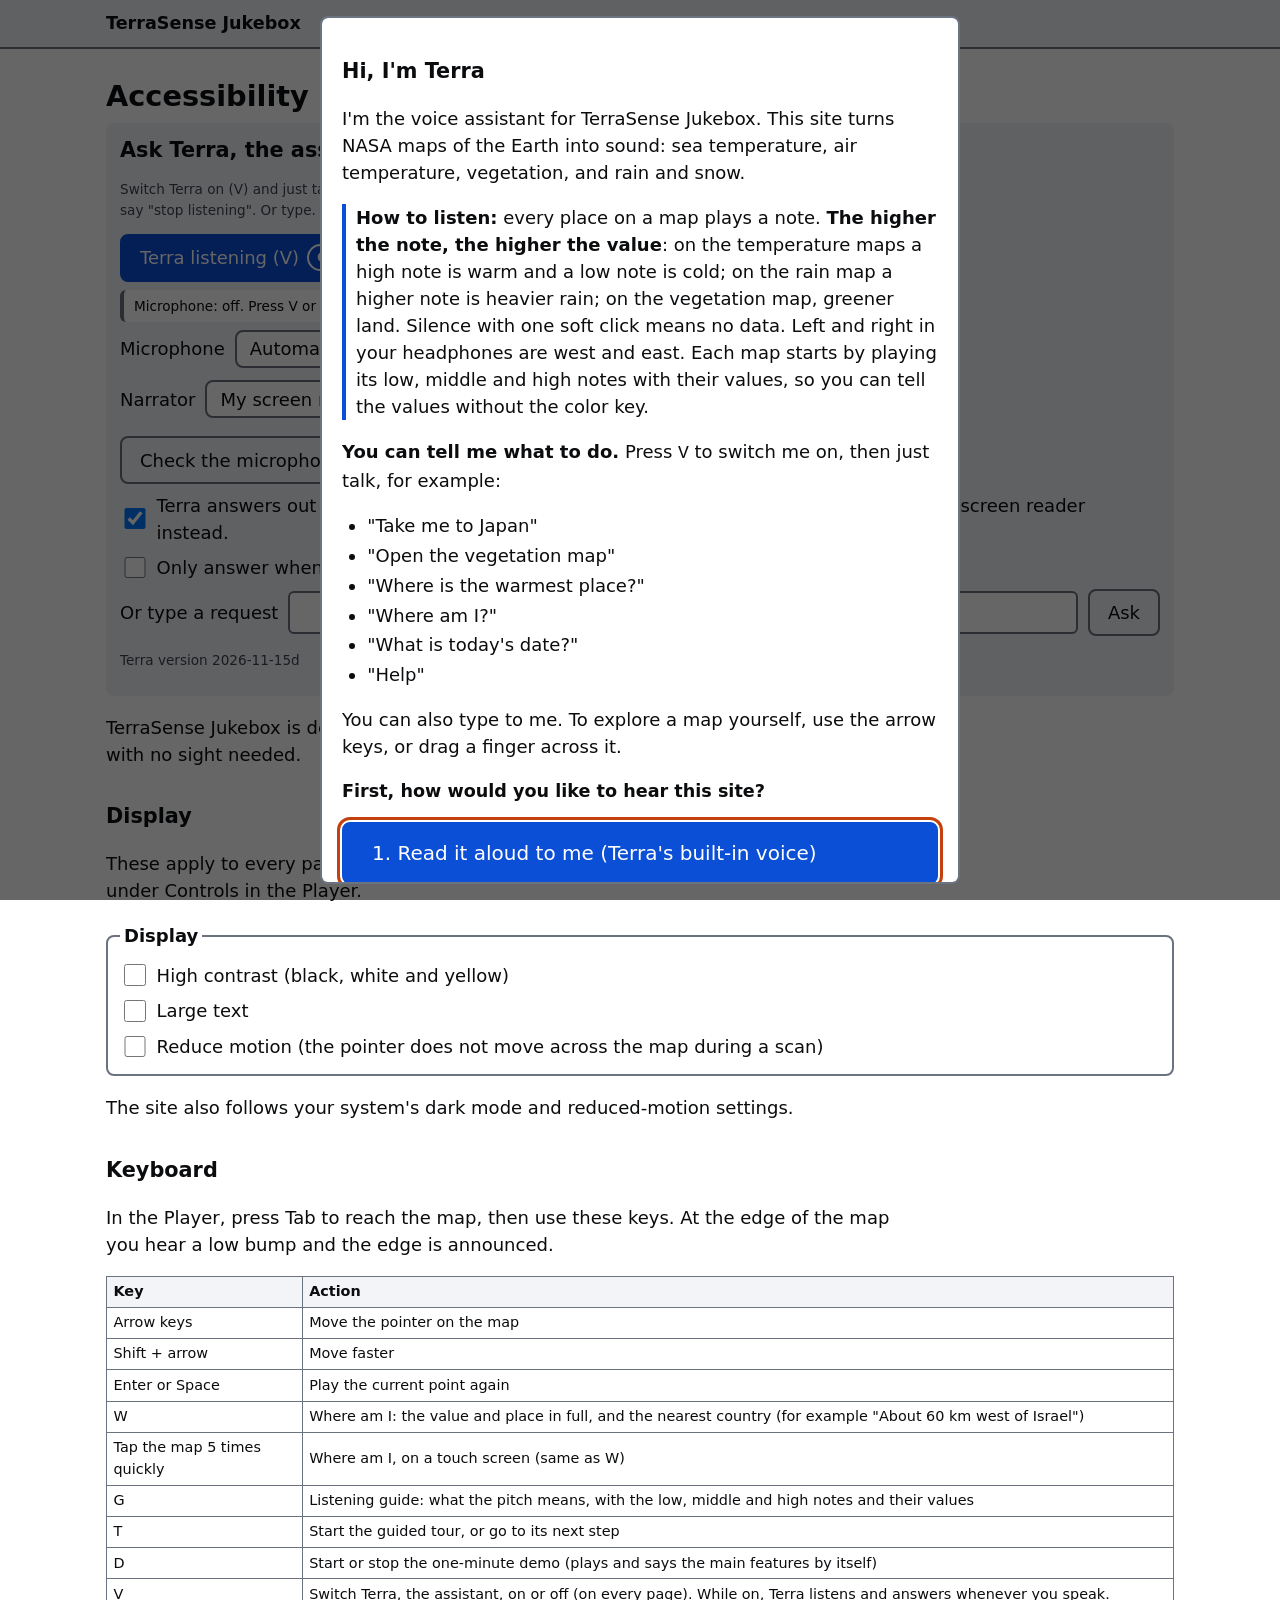
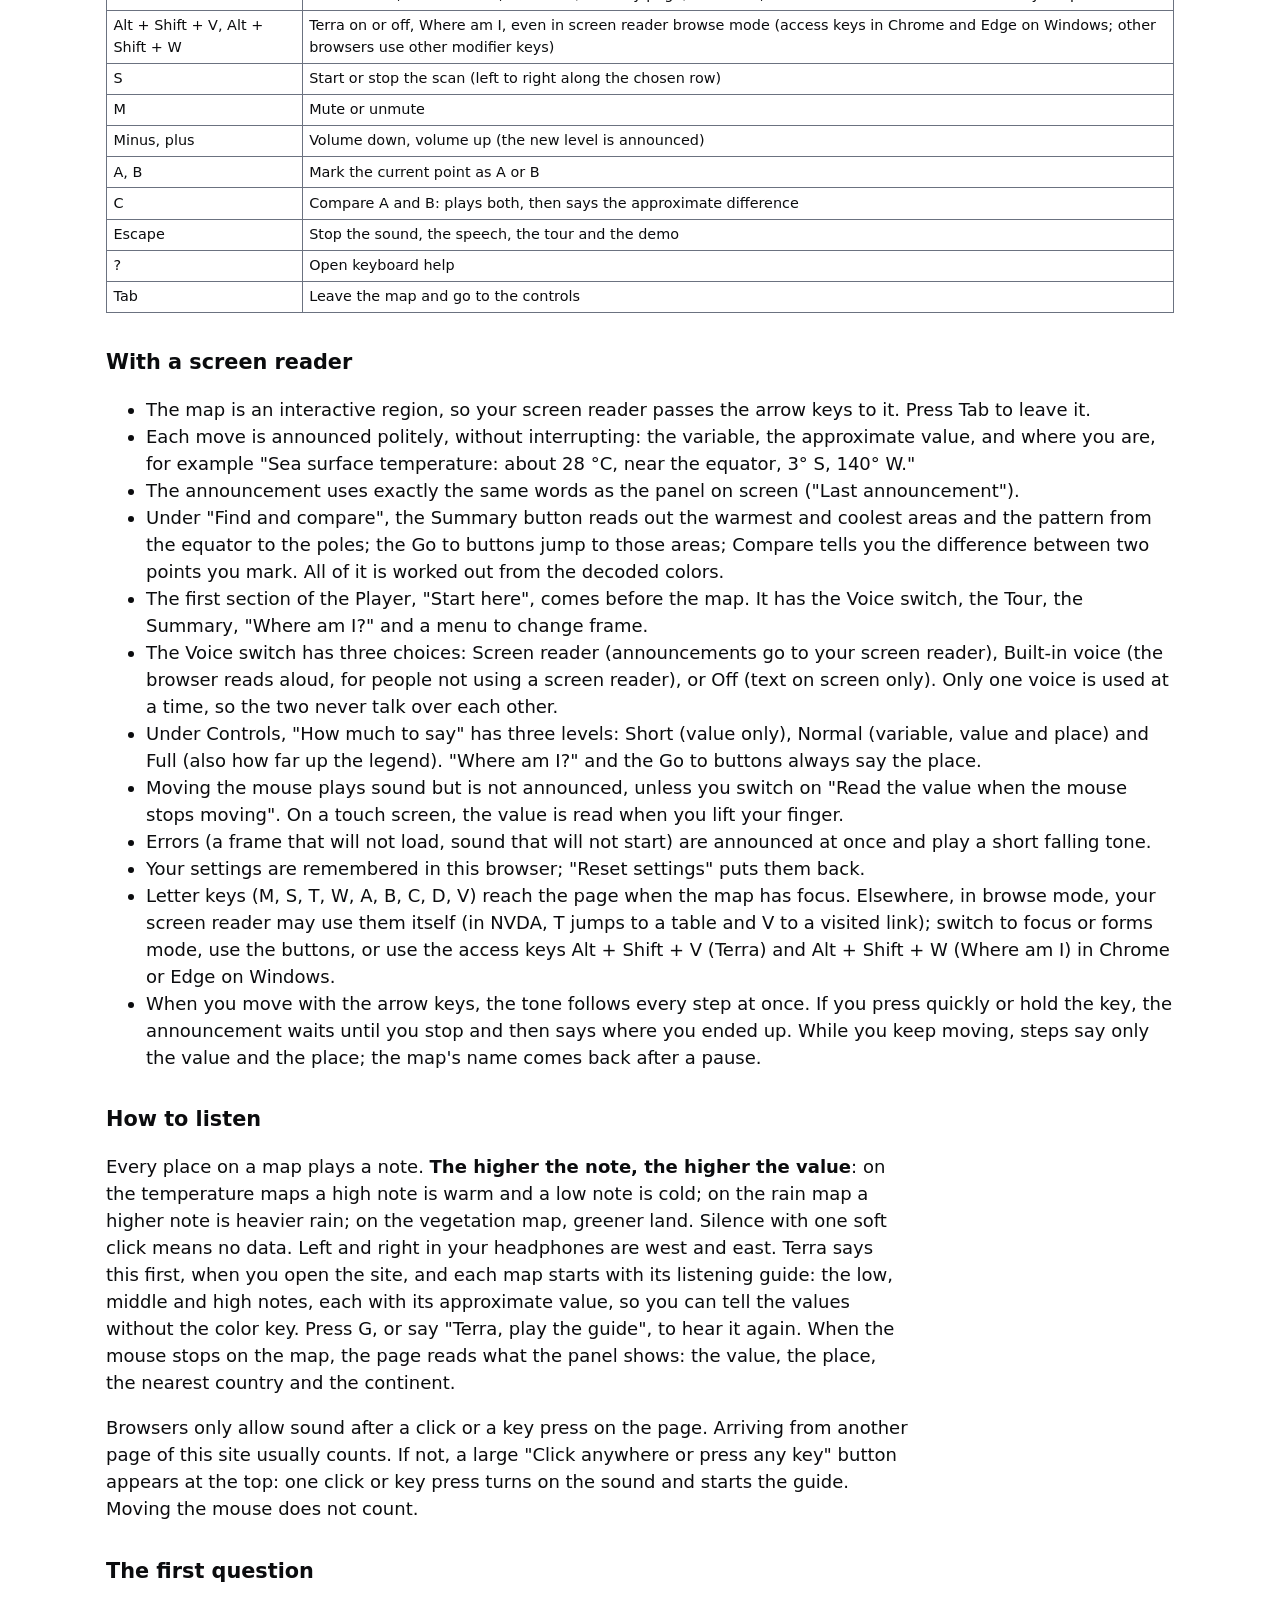
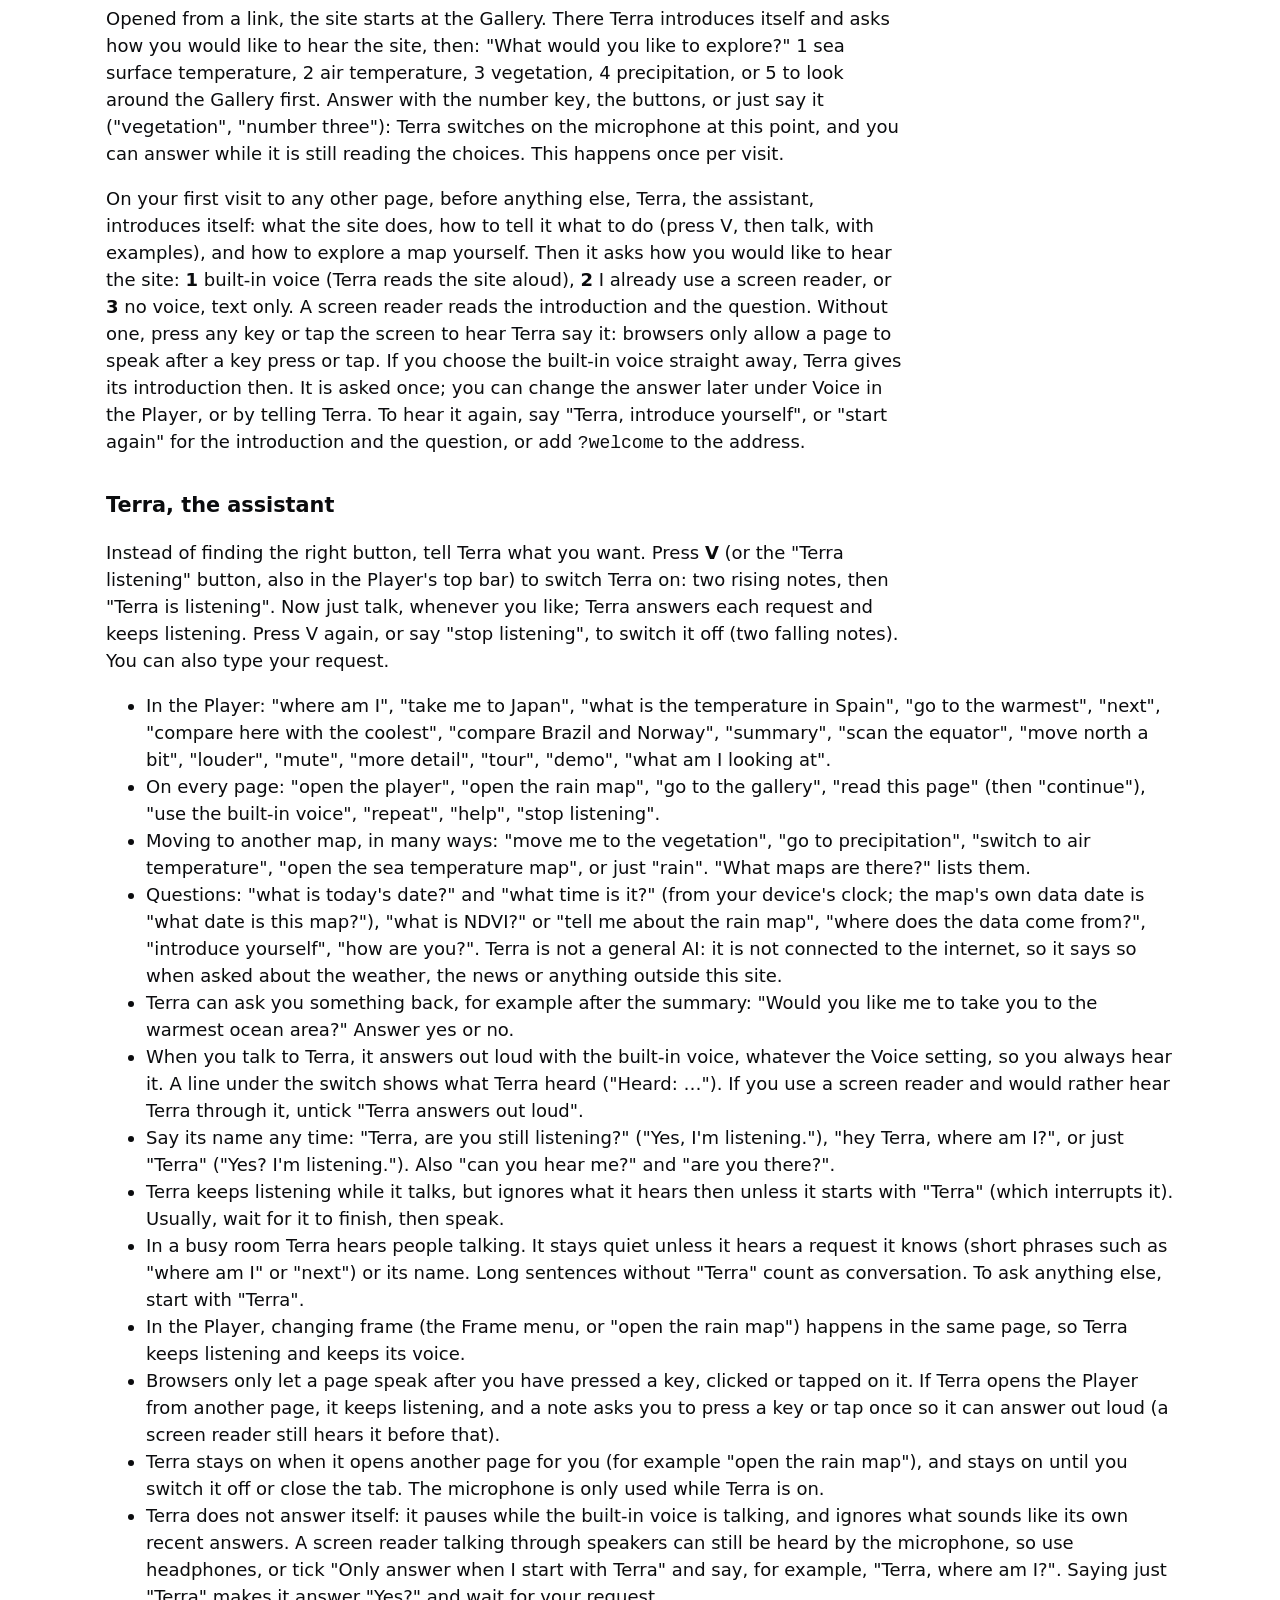
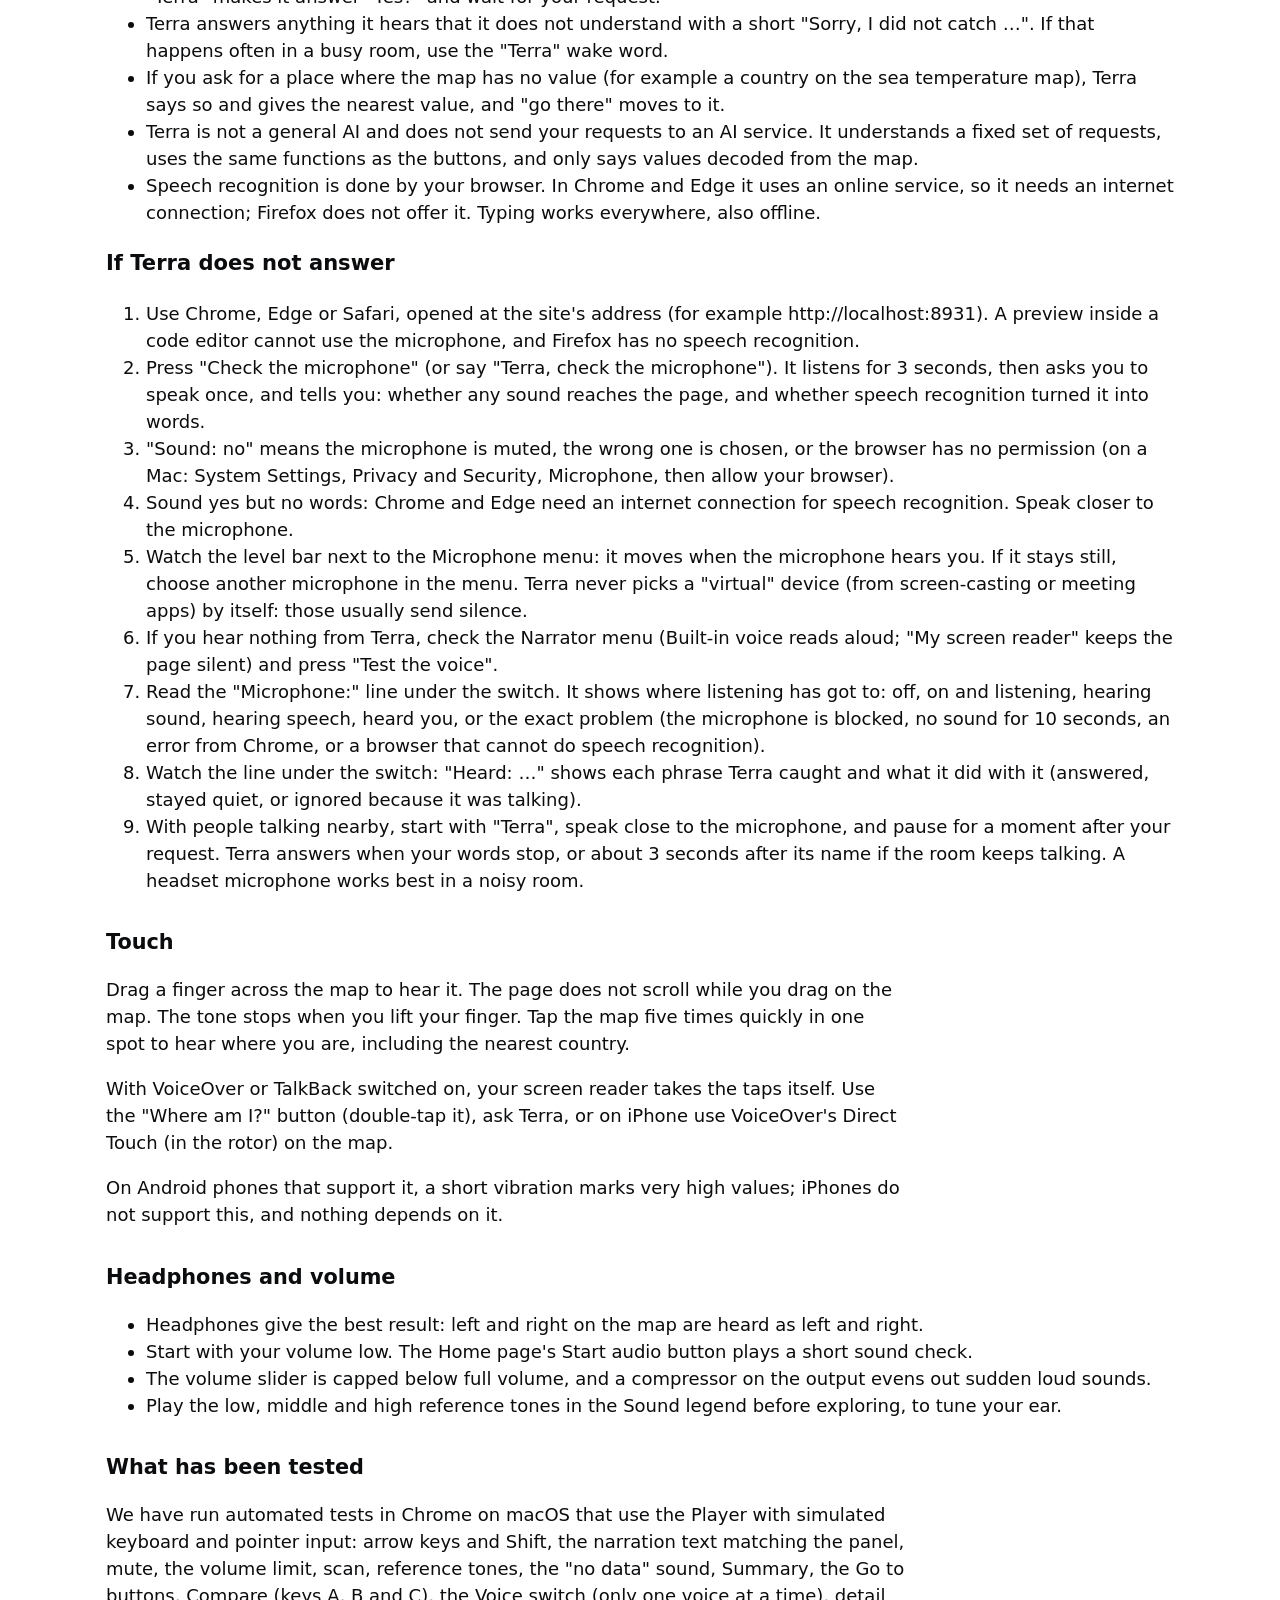
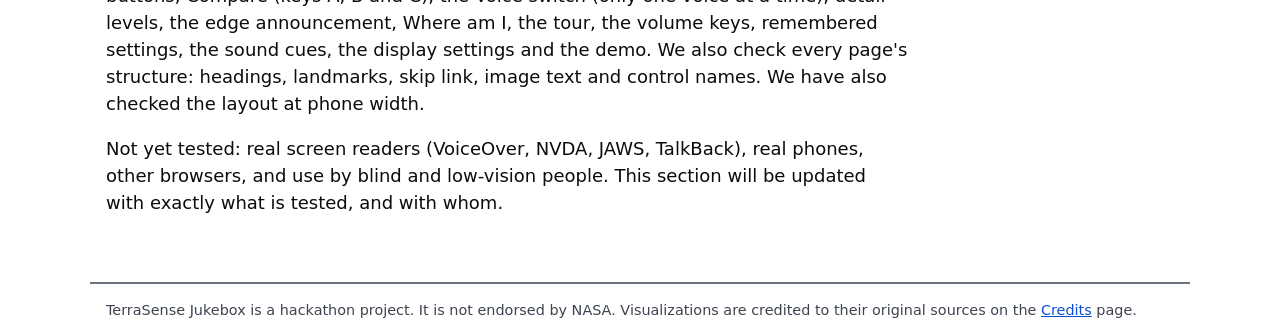
==== commit cef51d4c: "Listening guide, sound unlock, hover reads the panel, voice recovery - Each map opens with the liste" ====
--- a/accessibility.html
+++ b/accessibility.html
@@ -47,6 +47,7 @@
           <tr><td>Enter or Space</td><td>Play the current point again</td></tr>
           <tr><td>W</td><td>Where am I: the value and place in full, and the nearest country (for example "About 60 km west of Israel")</td></tr>
           <tr><td>Tap the map 5 times quickly</td><td>Where am I, on a touch screen (same as W)</td></tr>
+          <tr><td>G</td><td>Listening guide: what the pitch means, with the low, middle and high notes and their values</td></tr>
           <tr><td>T</td><td>Start the guided tour, or go to its next step</td></tr>
           <tr><td>D</td><td>Start or stop the one-minute demo (plays and says the main features by itself)</td></tr>
           <tr><td>V</td><td>Switch Terra, the assistant, on or off (on every page). While on, Terra listens and answers whenever you speak.</td></tr>
@@ -78,6 +79,10 @@
       <li>Letter keys (M, S, T, W, A, B, C, D, V) reach the page when the map has focus. Elsewhere, in browse mode, your screen reader may use them itself (in NVDA, T jumps to a table and V to a visited link); switch to focus or forms mode, use the buttons, or use the access keys Alt + Shift + V (Terra) and Alt + Shift + W (Where am I) in Chrome or Edge on Windows.</li>
       <li>When you move with the arrow keys, the tone follows every step at once. If you press quickly or hold the key, the announcement waits until you stop and then says where you ended up. While you keep moving, steps say only the value and the place; the map's name comes back after a pause.</li>
     </ul>
+
+    <h2>How to listen</h2>
+    <p>Every place on a map plays a note. <strong>The higher the note, the higher the value</strong>: on the temperature maps a high note is warm and a low note is cold; on the rain map a higher note is heavier rain; on the vegetation map, greener land. Silence with one soft click means no data. Left and right in your headphones are west and east. Terra says this first, when you open the site, and each map starts with its listening guide: the low, middle and high notes, each with its approximate value, so you can tell the values without the color key. Press G, or say "Terra, play the guide", to hear it again. When the mouse stops on the map, the page reads what the panel shows: the value, the place, the nearest country and the continent.</p>
+    <p>Browsers only allow sound after a click or a key press on the page. Arriving from another page of this site usually counts. If not, a large "Click anywhere or press any key" button appears at the top: one click or key press turns on the sound and starts the guide. Moving the mouse does not count.</p>
 
     <h2>The first question</h2>
     <p>Opened from a link, the site starts at the Gallery. There Terra introduces itself and asks how you would like to hear the site, then: "What would you like to explore?" 1 sea surface temperature, 2 air temperature, 3 vegetation, 4 precipitation, or 5 to look around the Gallery first. Answer with the number key, the buttons, or just say it ("vegetation", "number three"): Terra switches on the microphone at this point, and you can answer while it is still reading the choices. This happens once per visit.</p>
--- a/css/styles.css
+++ b/css/styles.css
@@ -403,3 +403,10 @@
 .terra-state { font-size: 0.8em; font-weight: 700; padding: 1px 8px; border-radius: 999px; border: 2px solid currentColor; }
 .terra-toggle.on { background: var(--good); border-color: var(--good); color: var(--bg); }
 .terra-toggle.on .terra-state::before { content: "● "; }
+
+/* "Click anywhere or press any key to turn on the sound" (Player, until the browser allows sound) */
+.sound-unlock { position: fixed; left: 50%; top: 16px; transform: translateX(-50%); z-index: 50; max-width: calc(100vw - 32px);
+  font-size: 1.15rem; padding: 0.8em 1.4em; border-radius: var(--radius); background: var(--accent); color: var(--accent-text); border: 0;
+  box-shadow: 0 6px 24px rgba(0, 0, 0, 0.45); cursor: pointer; }
+.sound-unlock[hidden] { display: none; }
+.pitch-guide { border-left: 4px solid var(--accent); padding-left: 10px; }
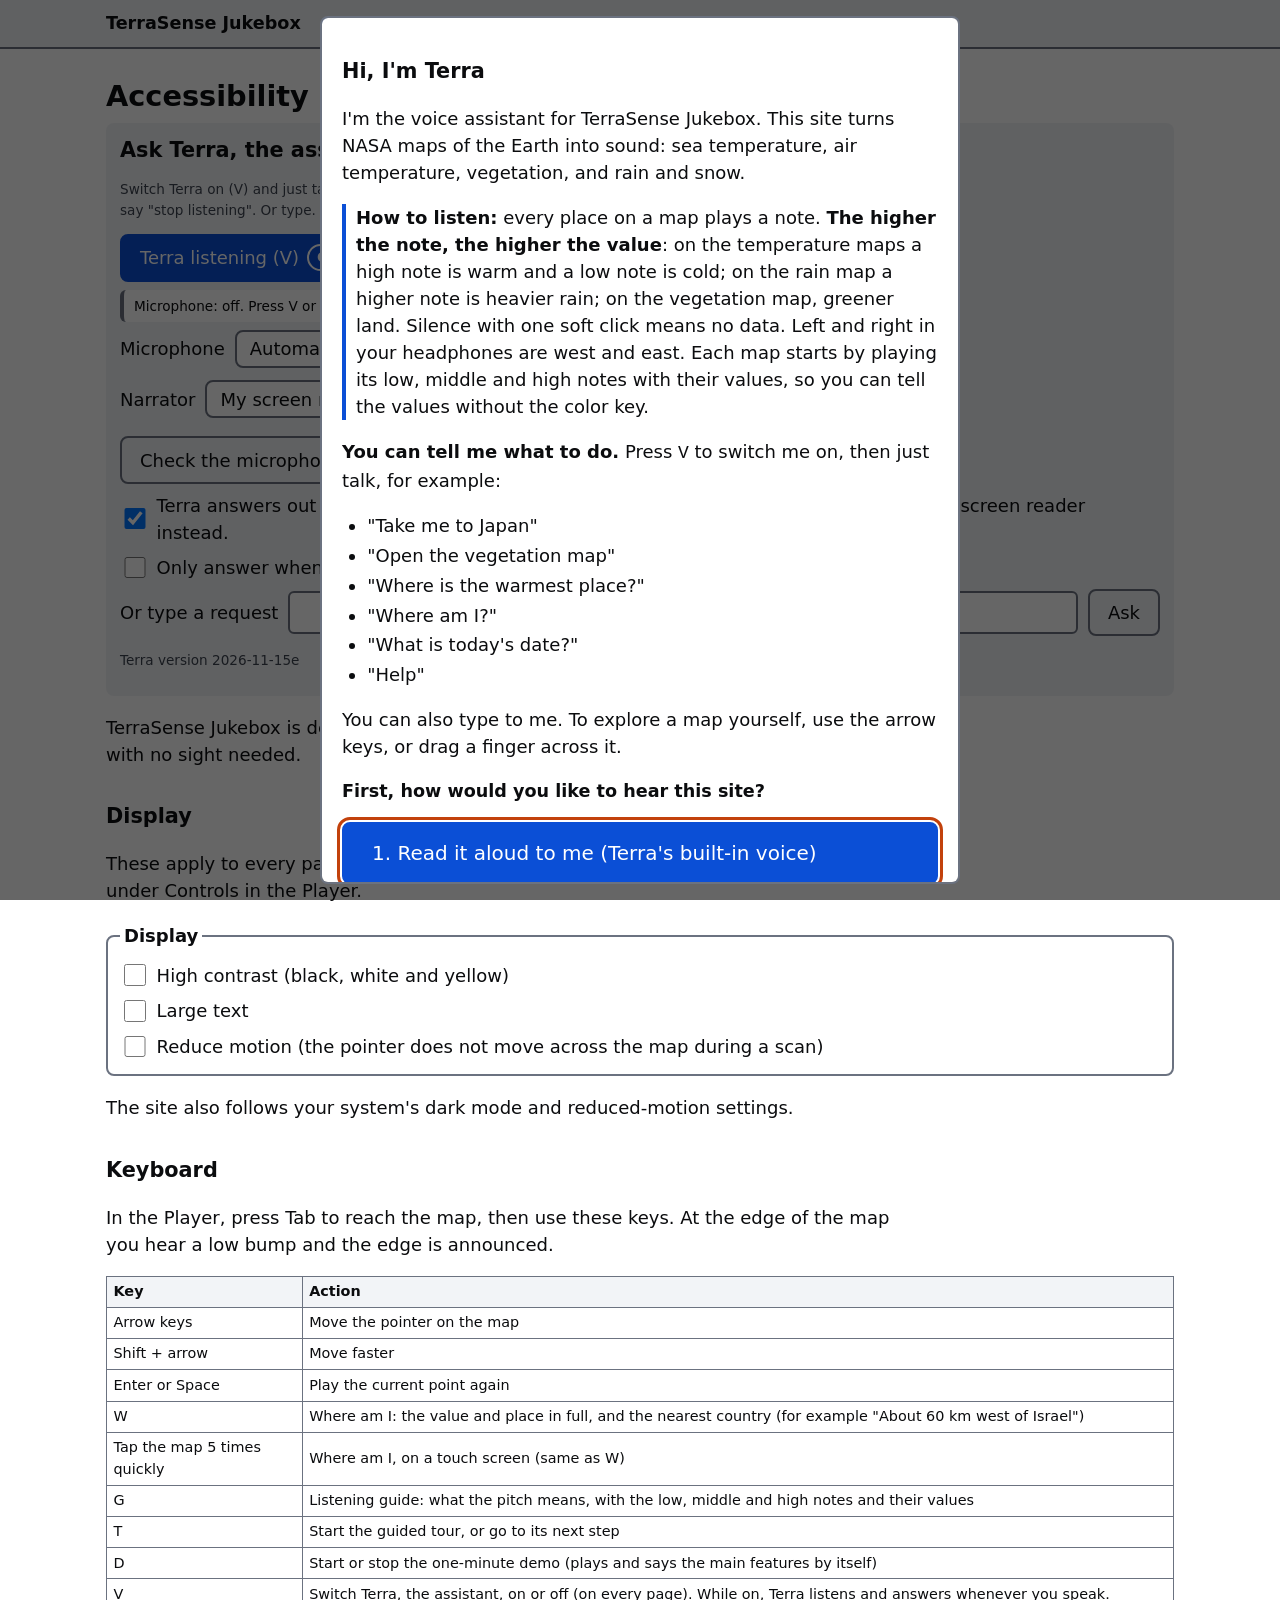
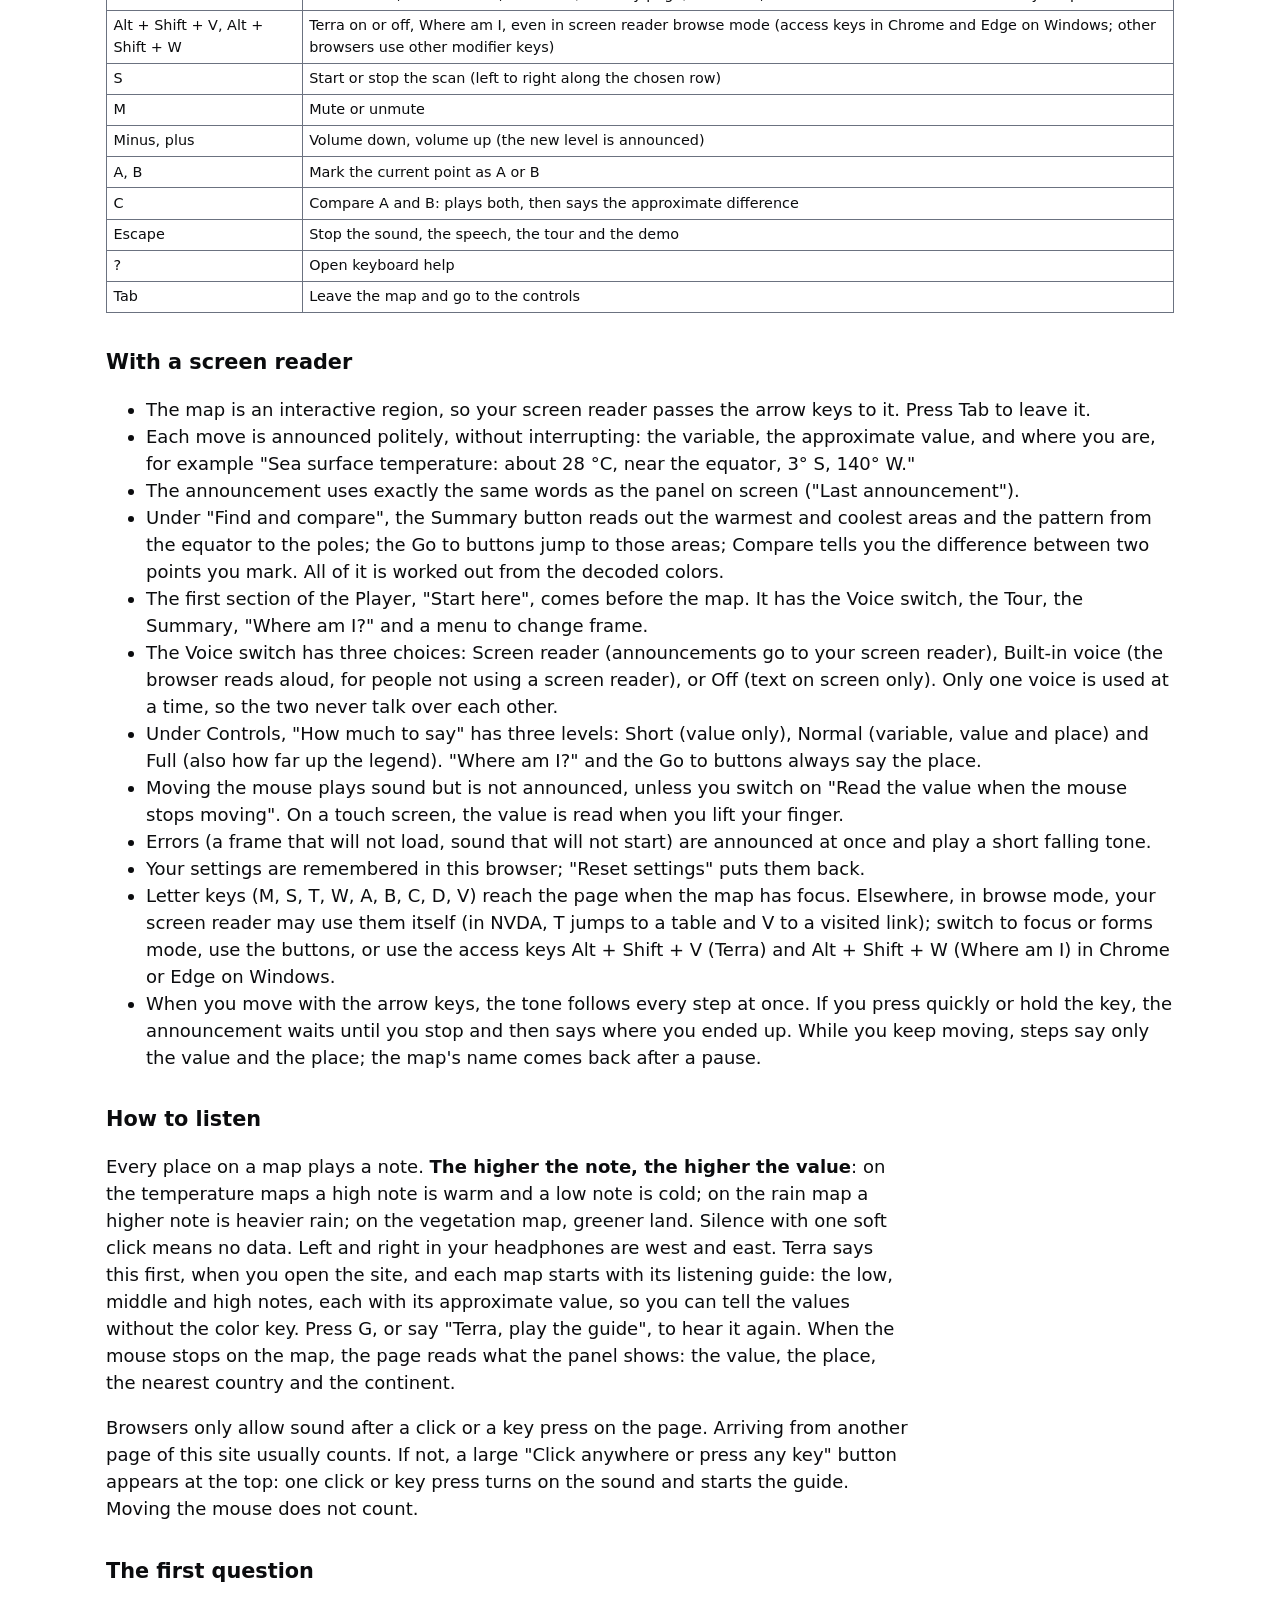
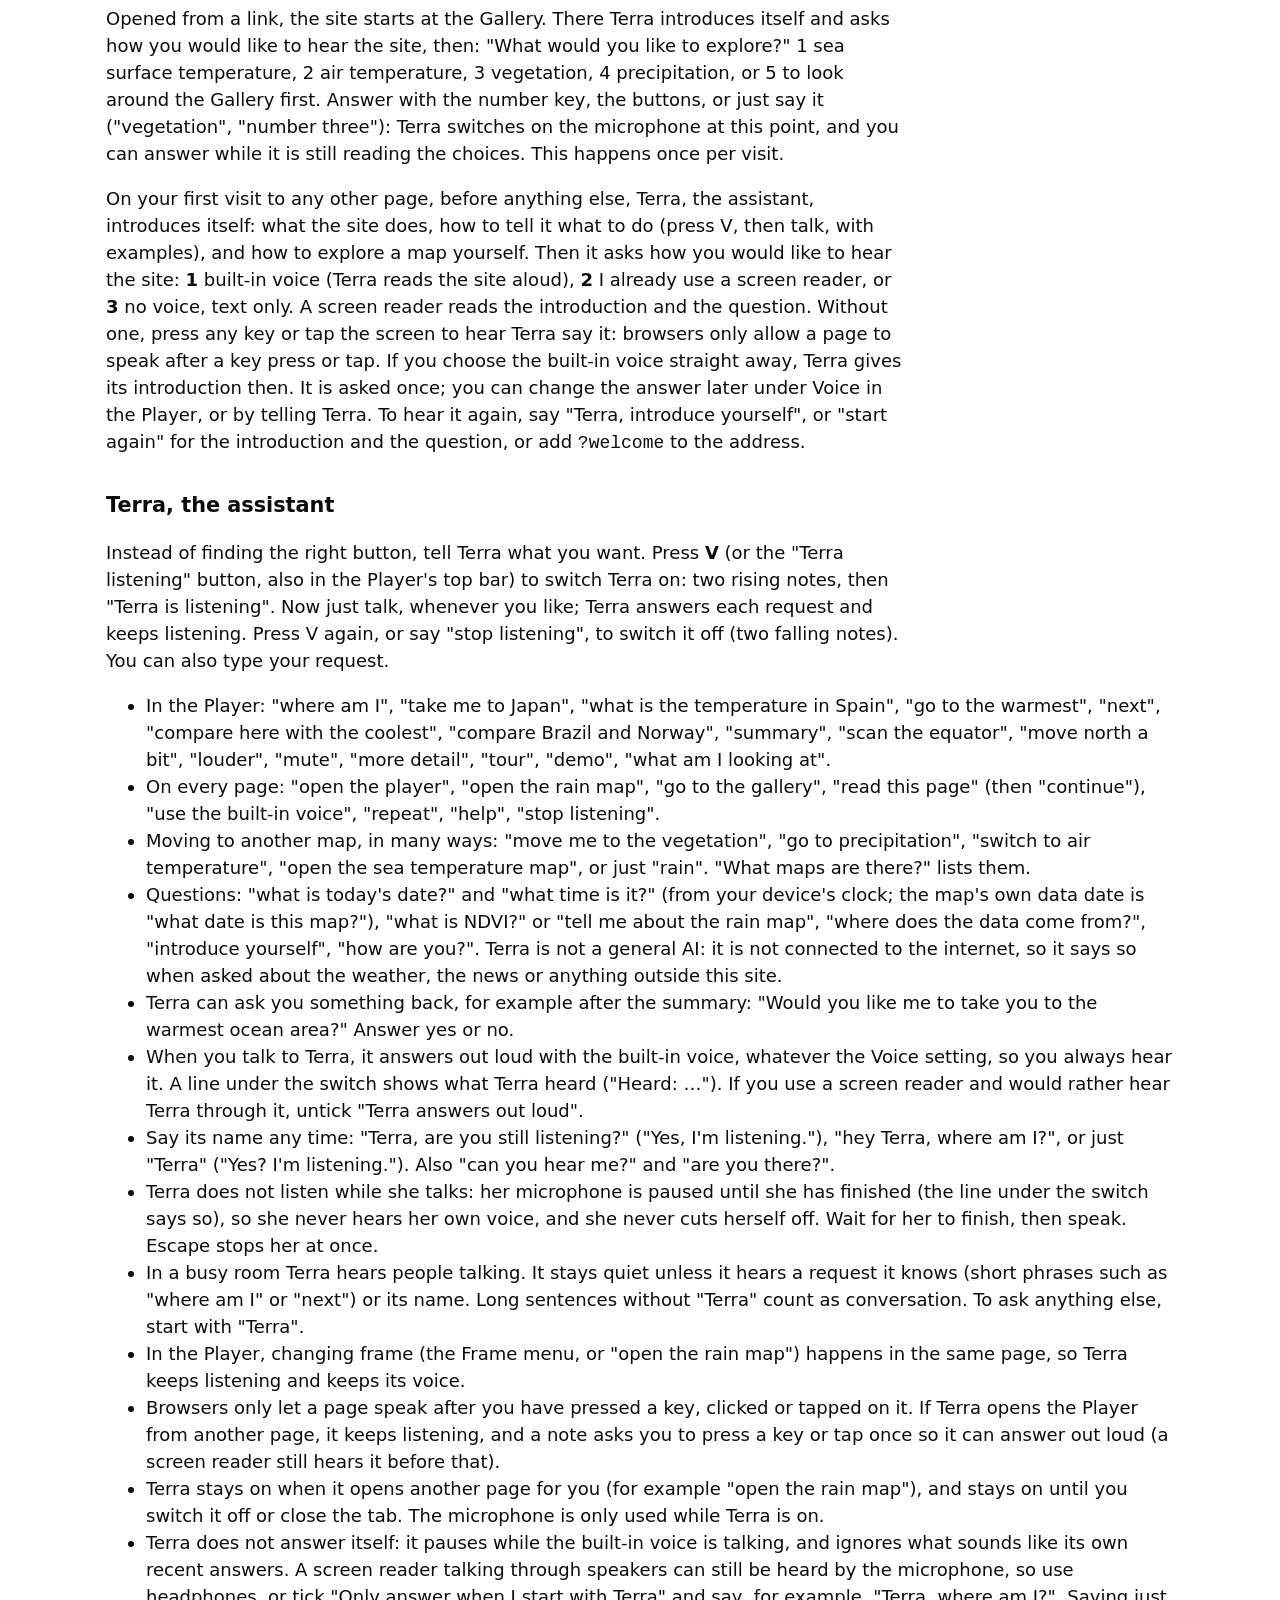
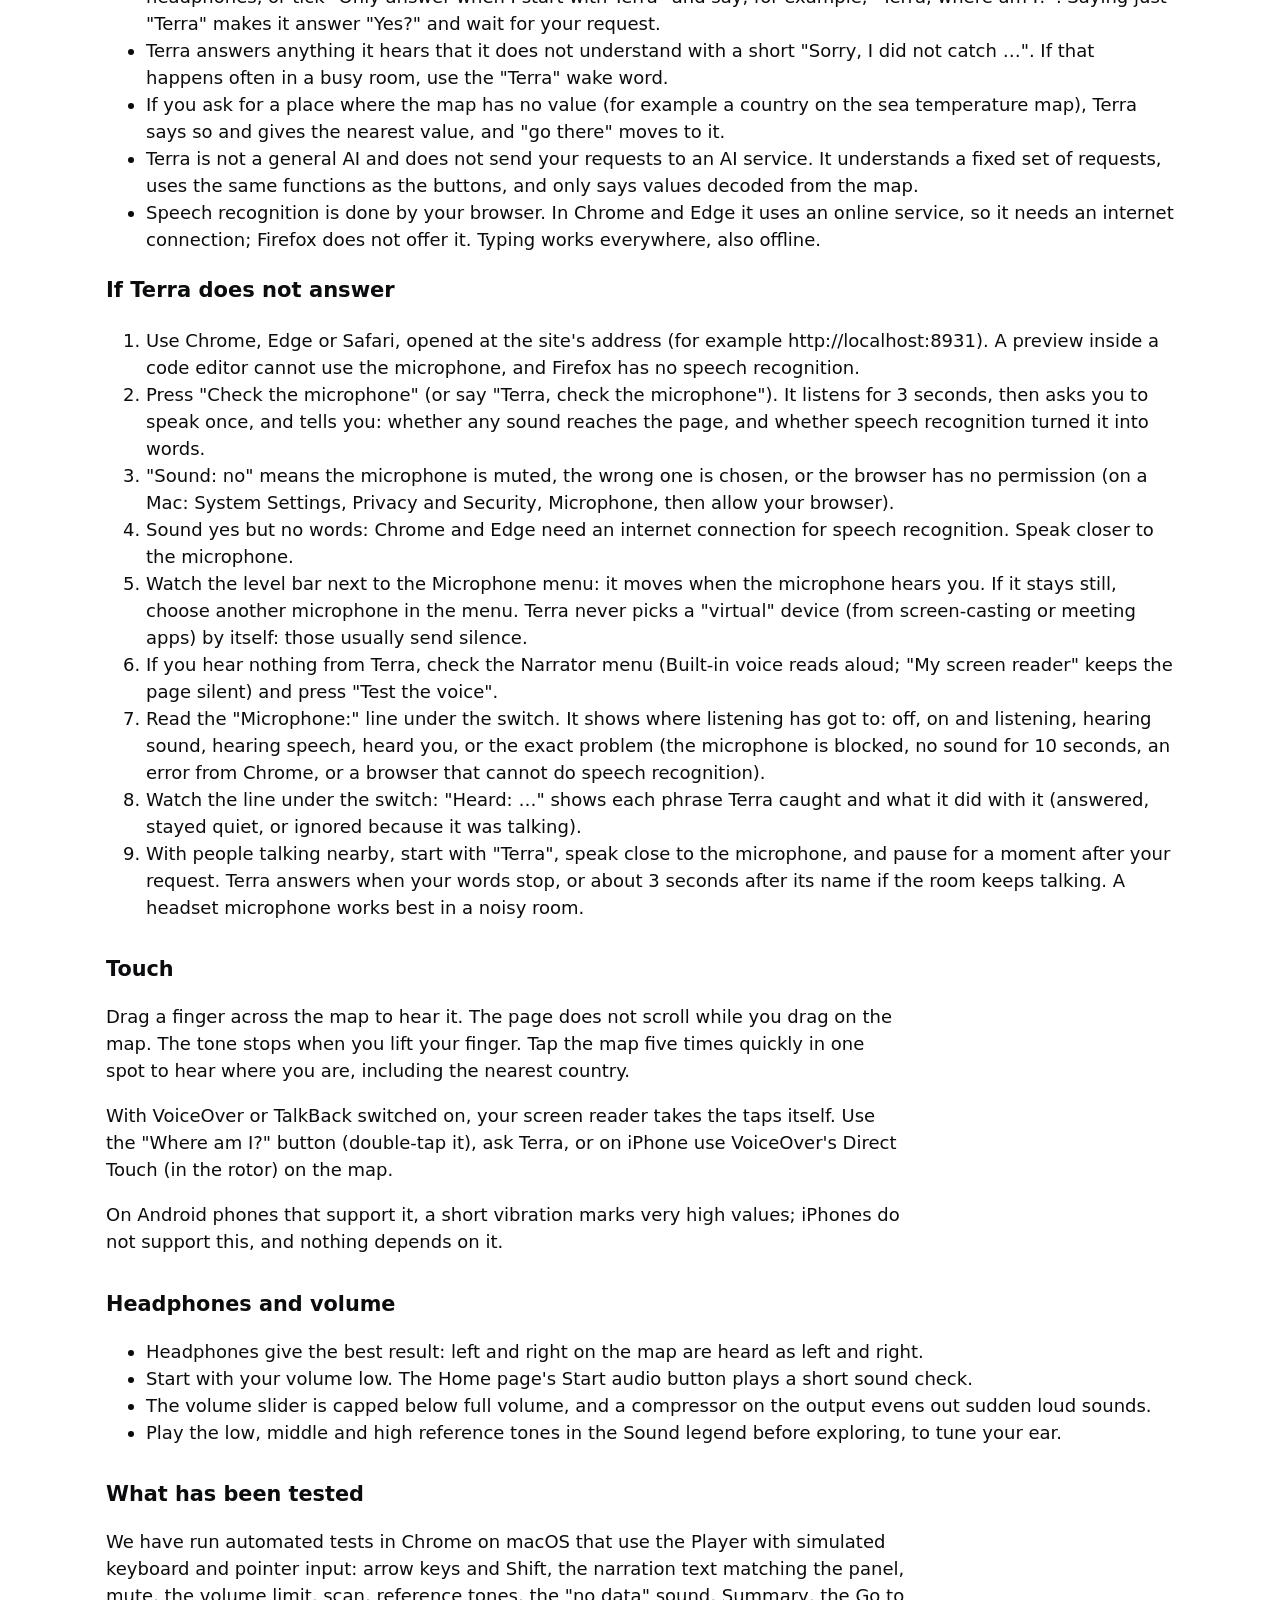
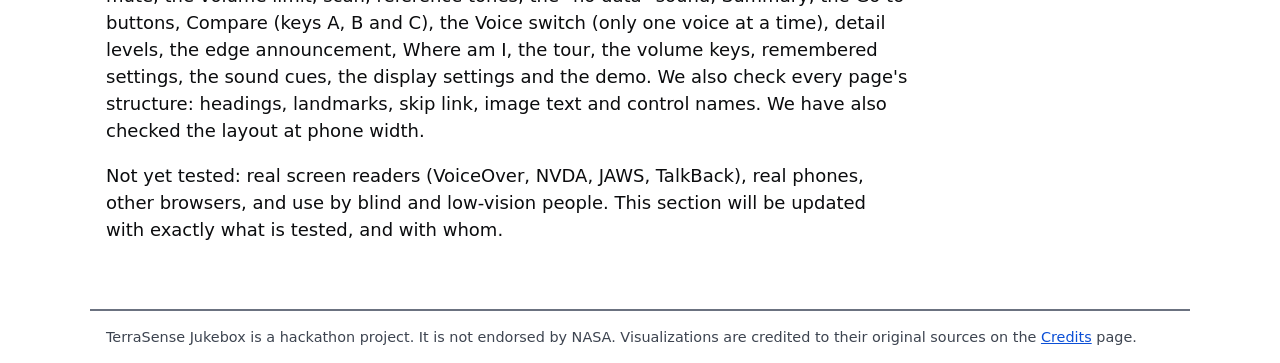
==== commit 5a91f0dc: "No echo, no interrupting, map question first - Terra's microphone signal is off while she talks (and" ====
--- a/accessibility.html
+++ b/accessibility.html
@@ -98,7 +98,7 @@
       <li>Terra can ask you something back, for example after the summary: "Would you like me to take you to the warmest ocean area?" Answer yes or no.</li>
       <li>When you talk to Terra, it answers out loud with the built-in voice, whatever the Voice setting, so you always hear it. A line under the switch shows what Terra heard ("Heard: …"). If you use a screen reader and would rather hear Terra through it, untick "Terra answers out loud".</li>
       <li>Say its name any time: "Terra, are you still listening?" ("Yes, I'm listening."), "hey Terra, where am I?", or just "Terra" ("Yes? I'm listening."). Also "can you hear me?" and "are you there?".</li>
-      <li>Terra keeps listening while it talks, but ignores what it hears then unless it starts with "Terra" (which interrupts it). Usually, wait for it to finish, then speak.</li>
+      <li>Terra does not listen while she talks: her microphone is paused until she has finished (the line under the switch says so), so she never hears her own voice, and she never cuts herself off. Wait for her to finish, then speak. Escape stops her at once.</li>
       <li>In a busy room Terra hears people talking. It stays quiet unless it hears a request it knows (short phrases such as "where am I" or "next") or its name. Long sentences without "Terra" count as conversation. To ask anything else, start with "Terra".</li>
       <li>In the Player, changing frame (the Frame menu, or "open the rain map") happens in the same page, so Terra keeps listening and keeps its voice.</li>
       <li>Browsers only let a page speak after you have pressed a key, clicked or tapped on it. If Terra opens the Player from another page, it keeps listening, and a note asks you to press a key or tap once so it can answer out loud (a screen reader still hears it before that).</li>
